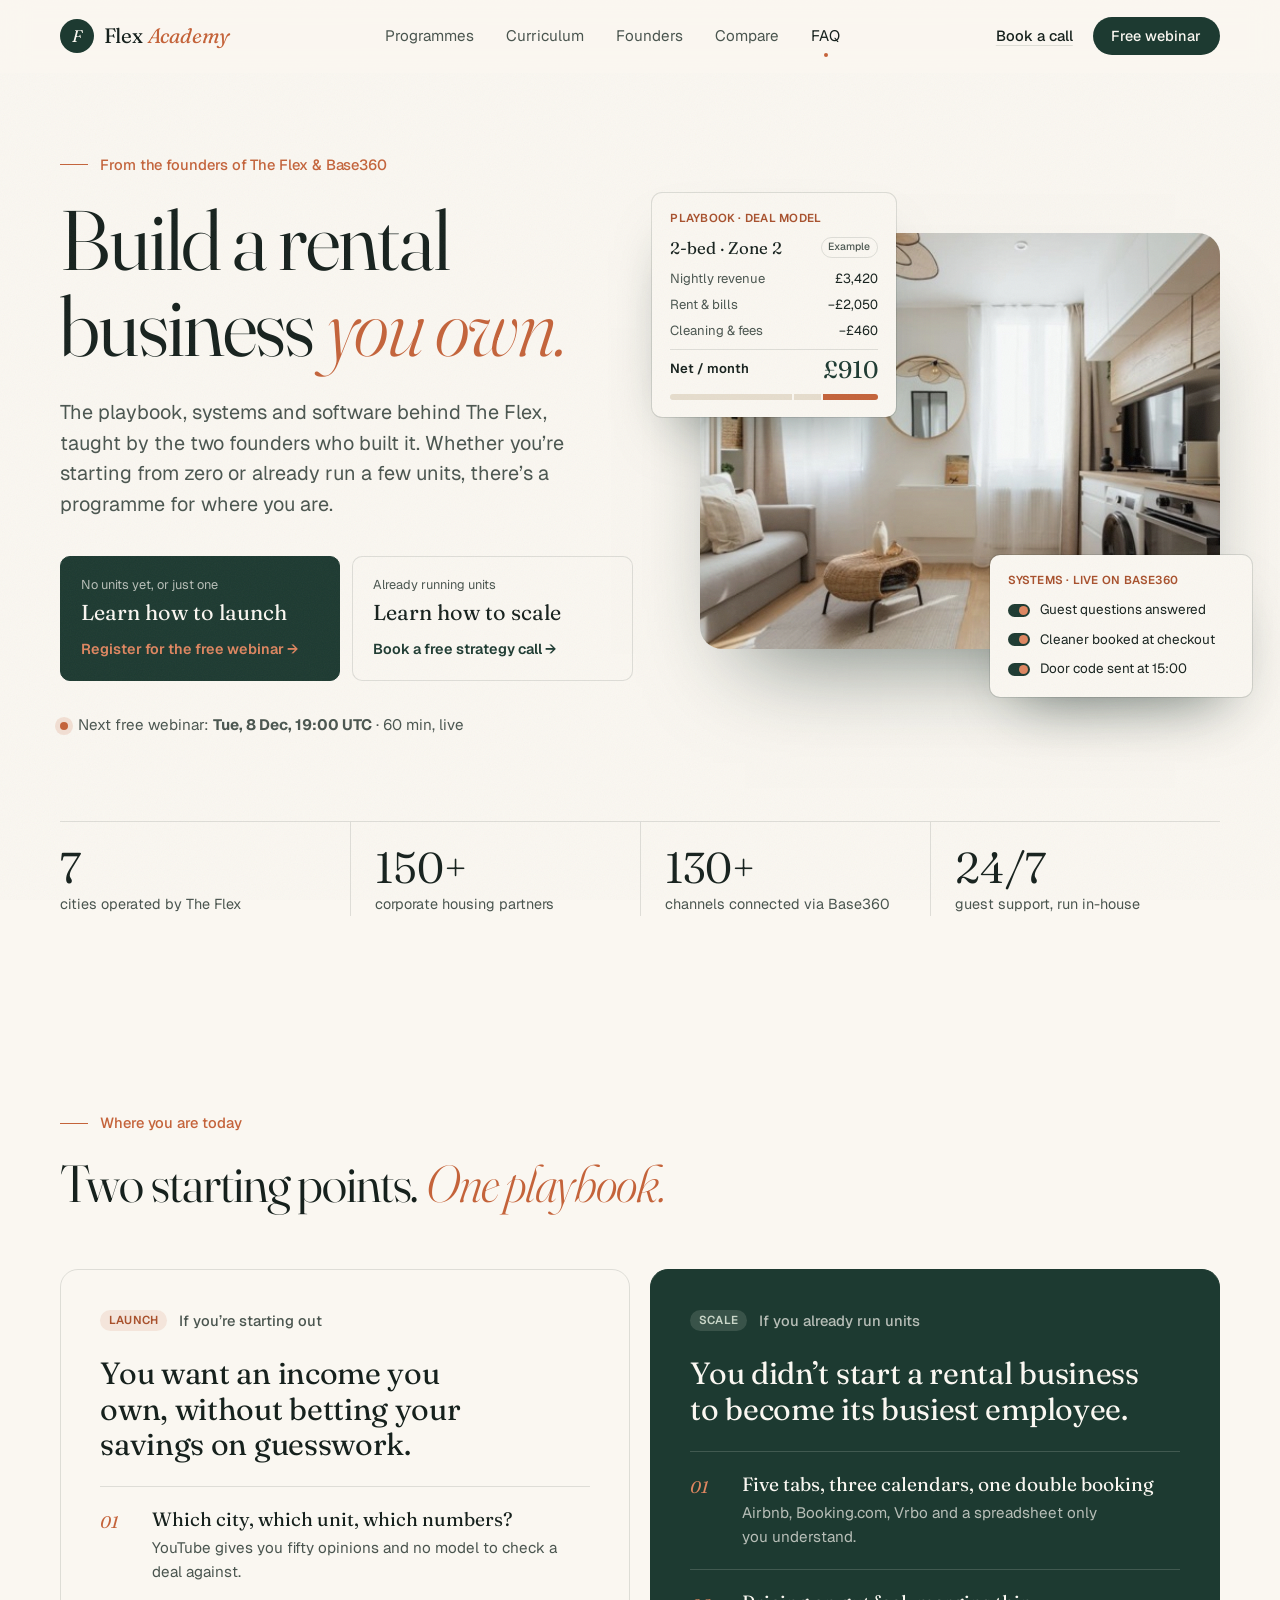
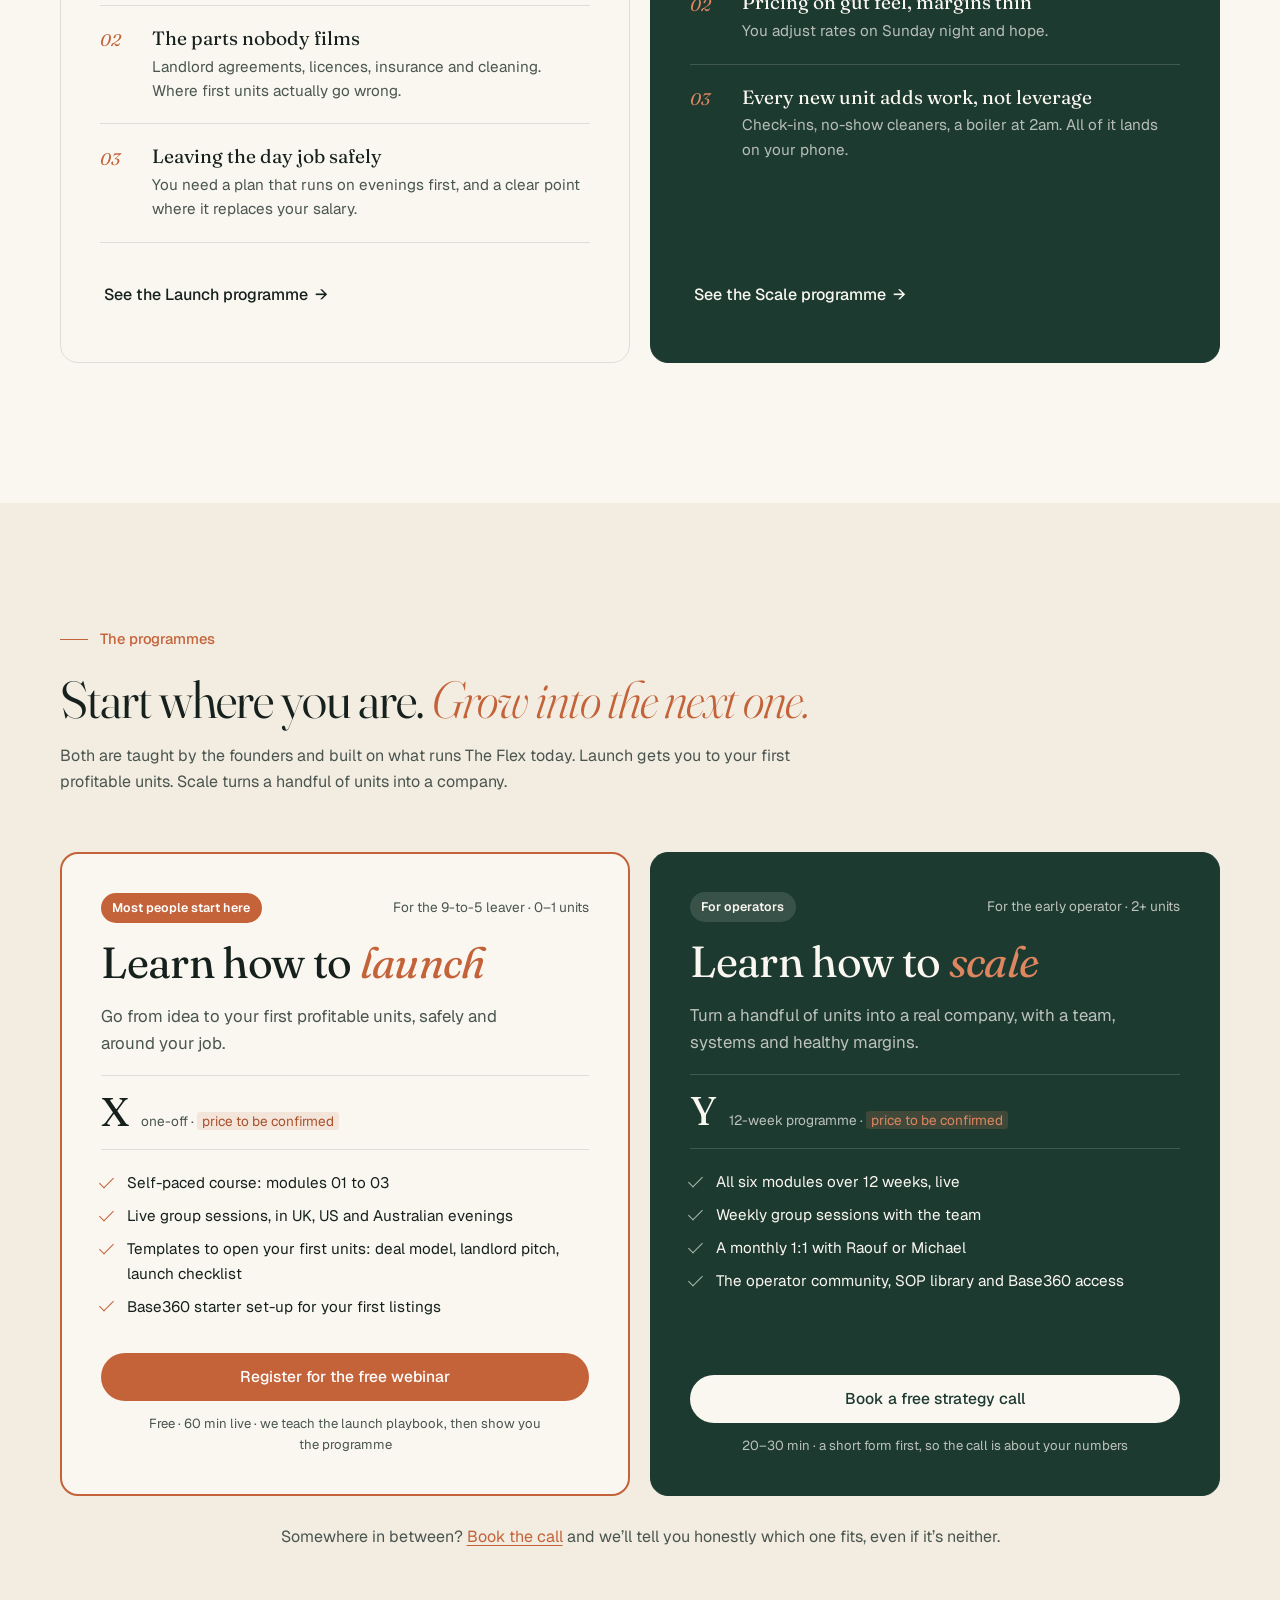
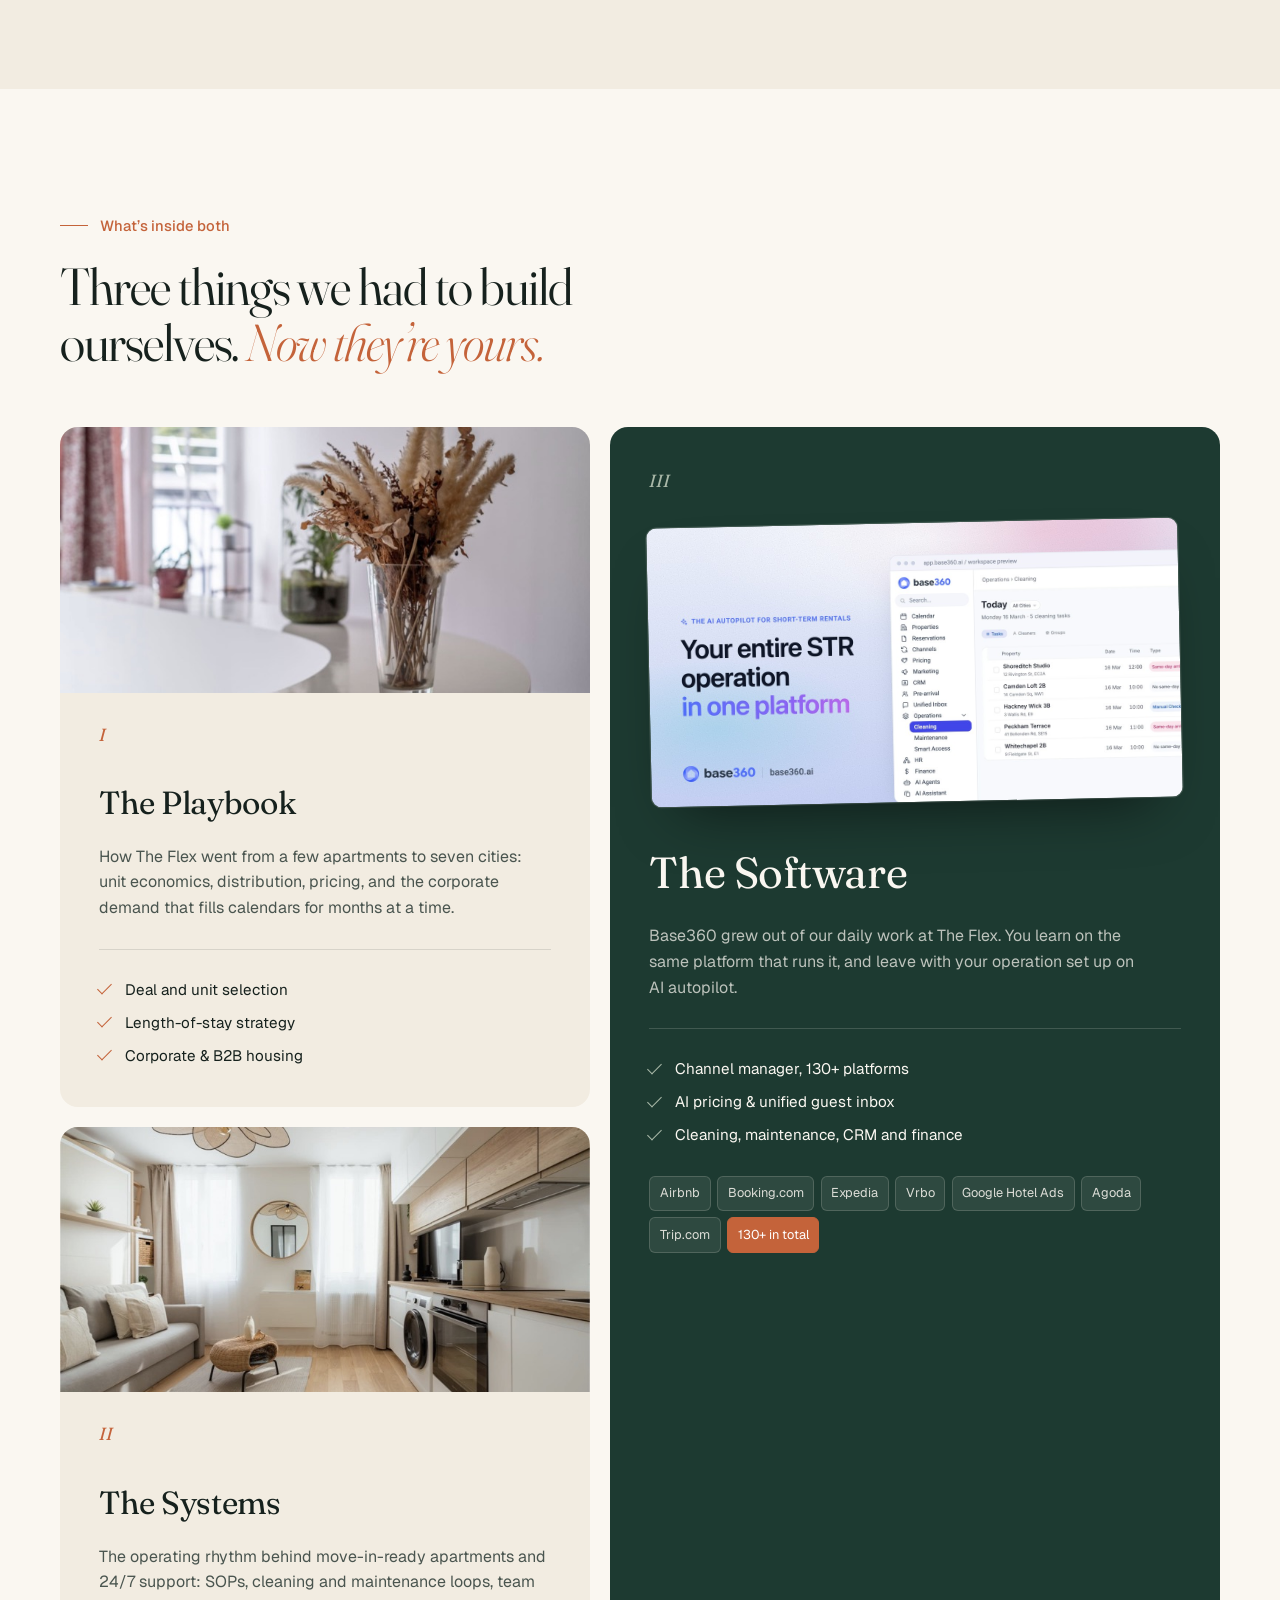
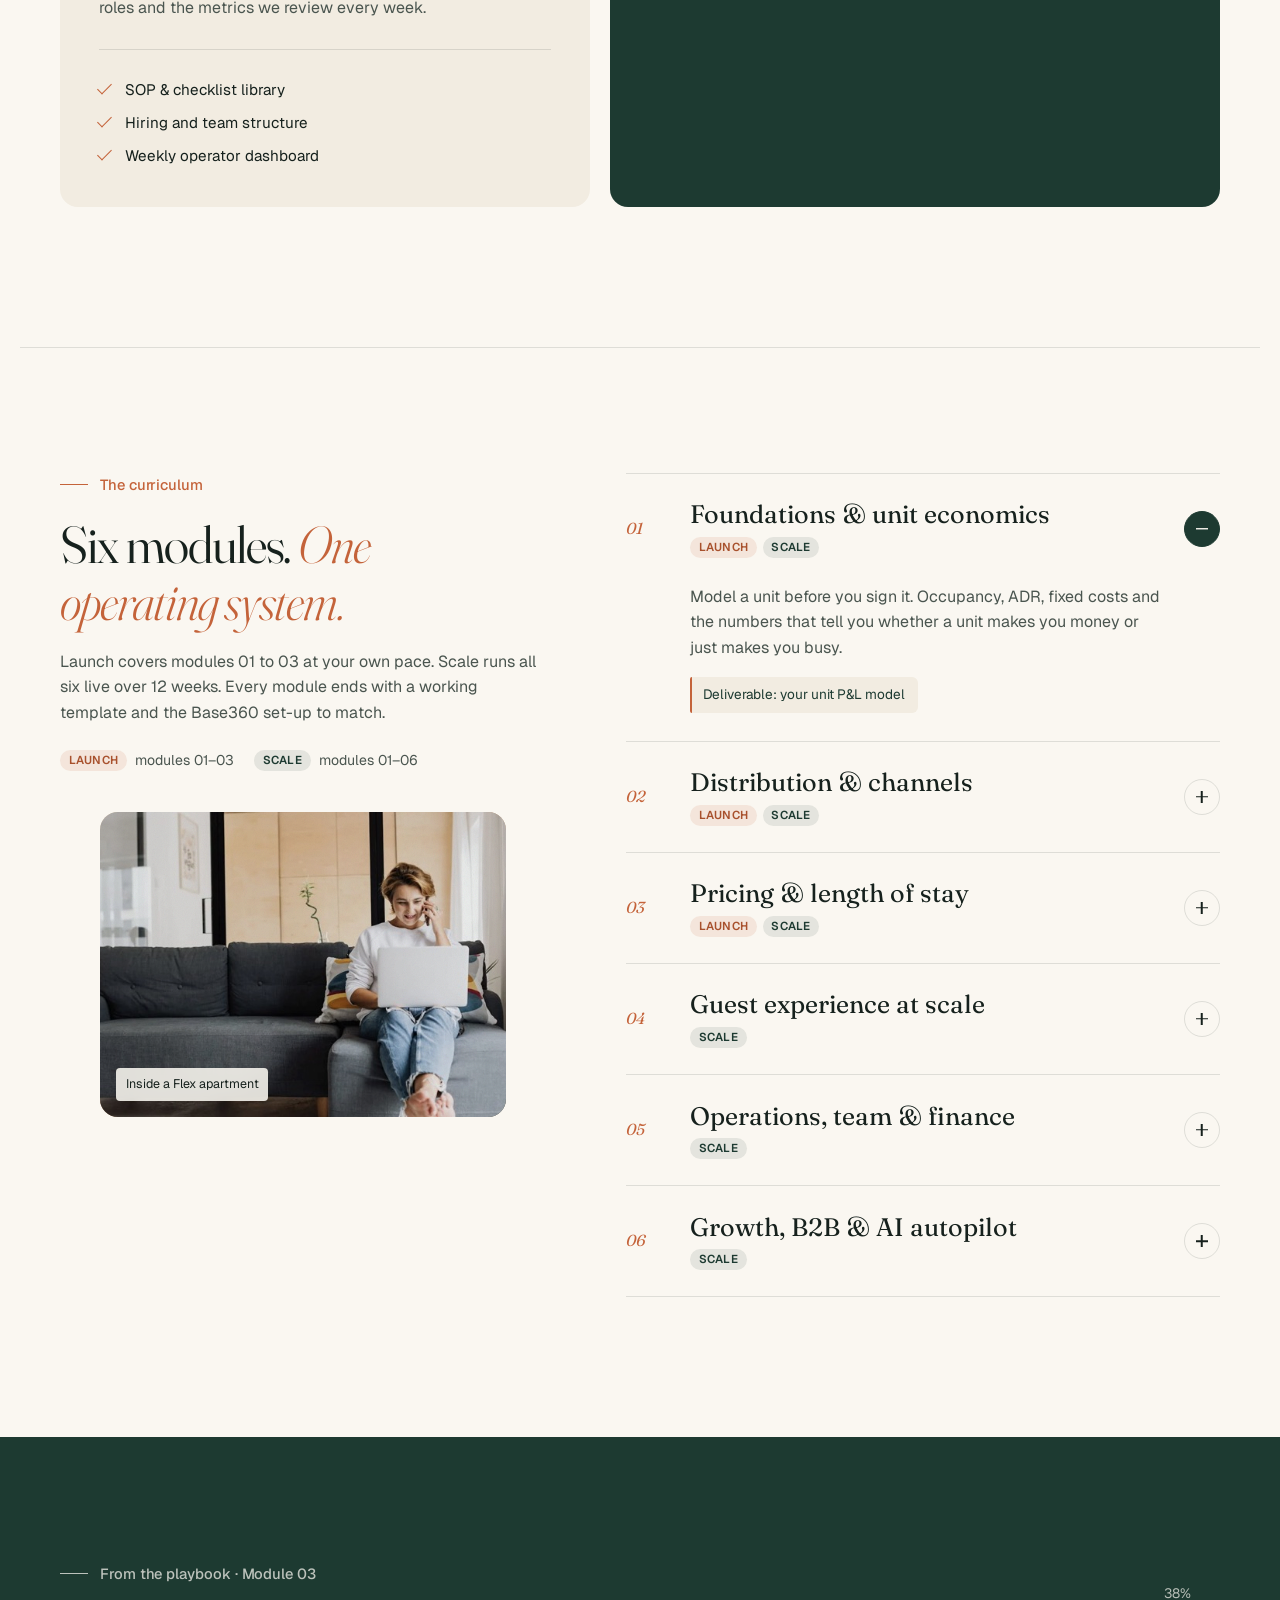
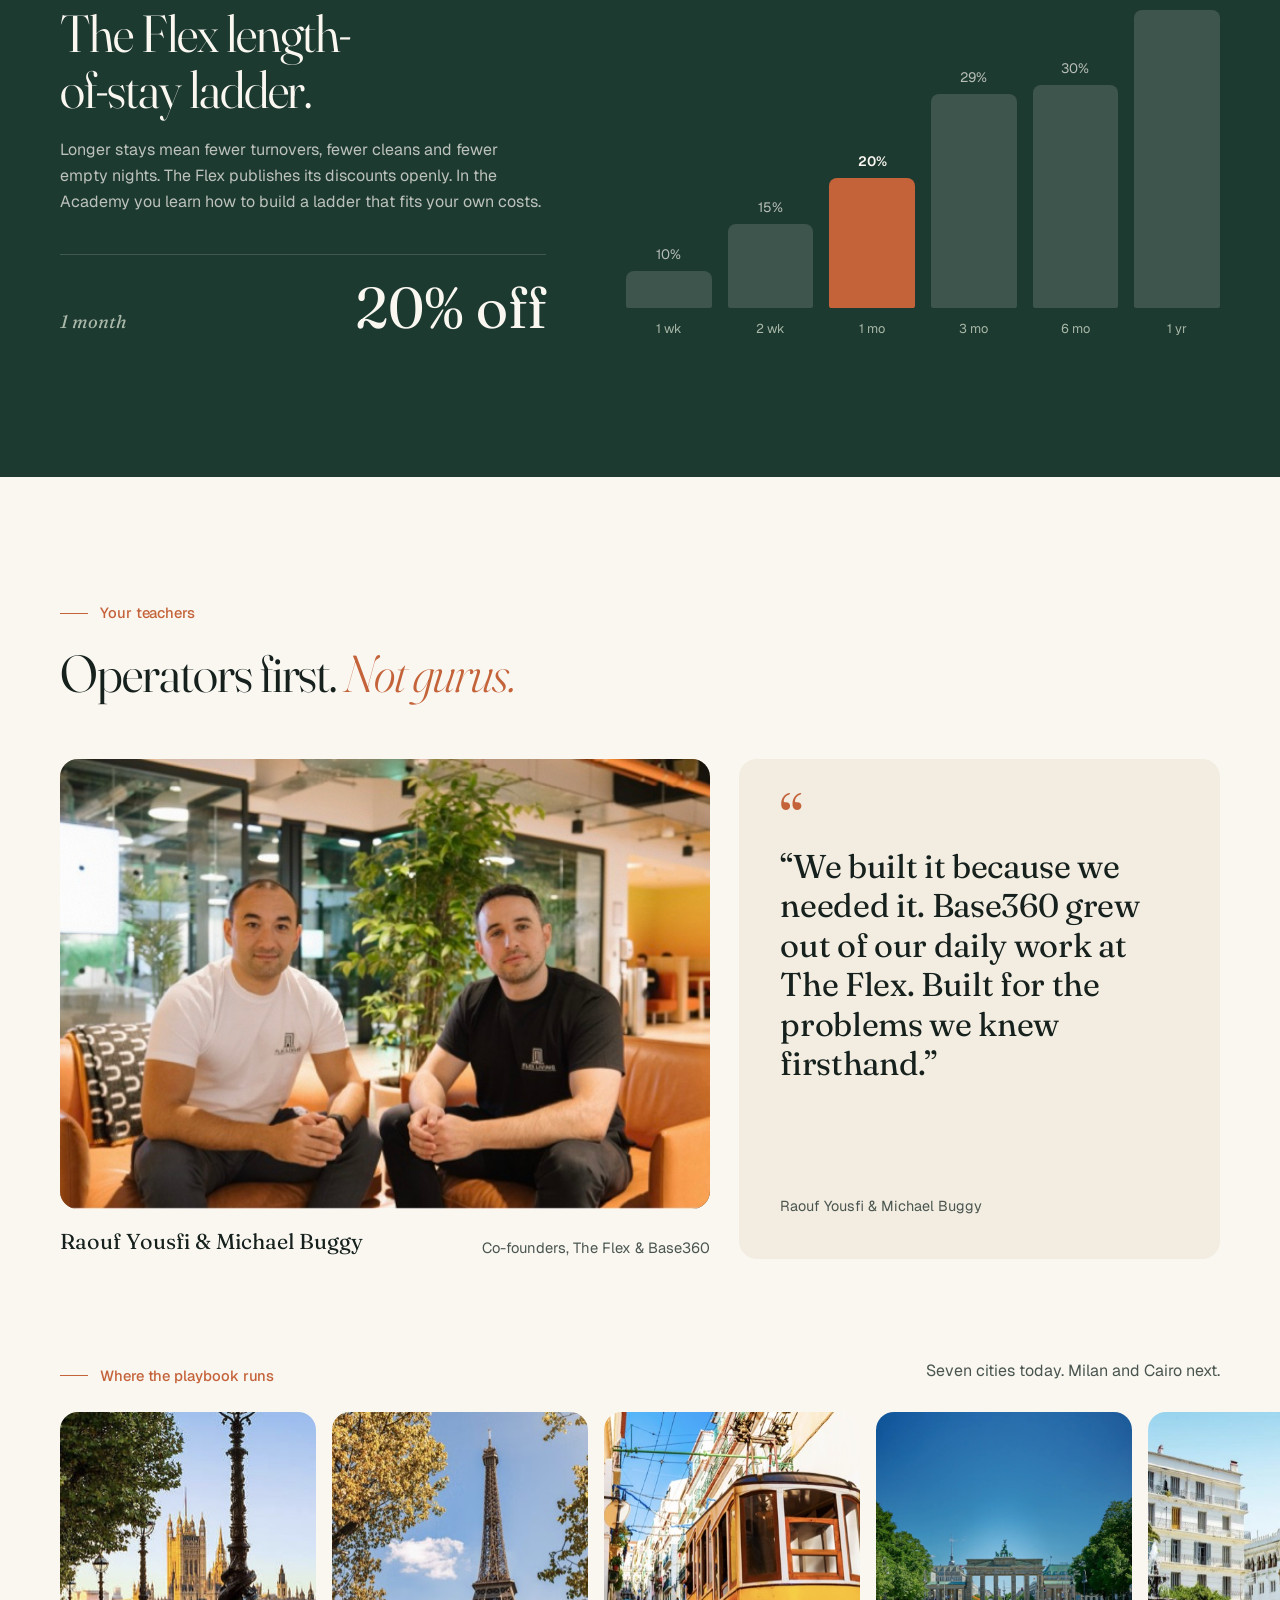
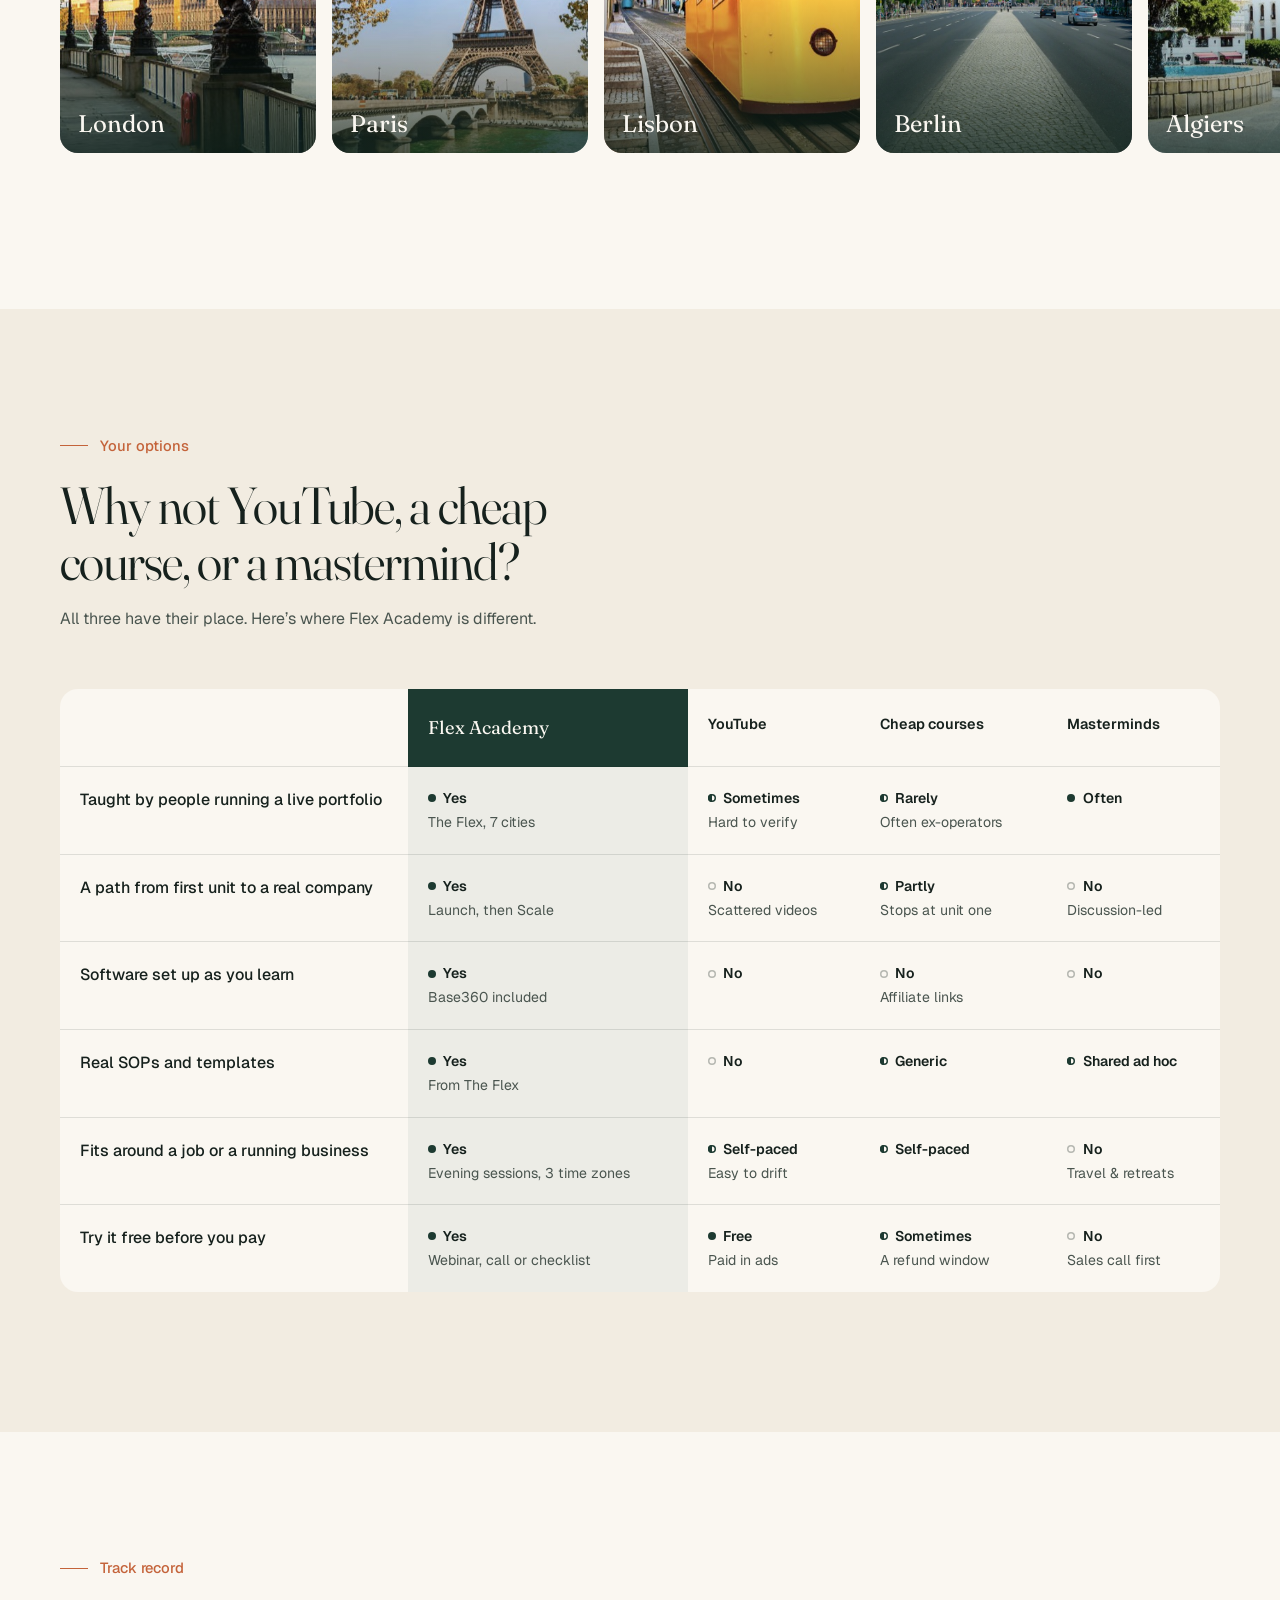
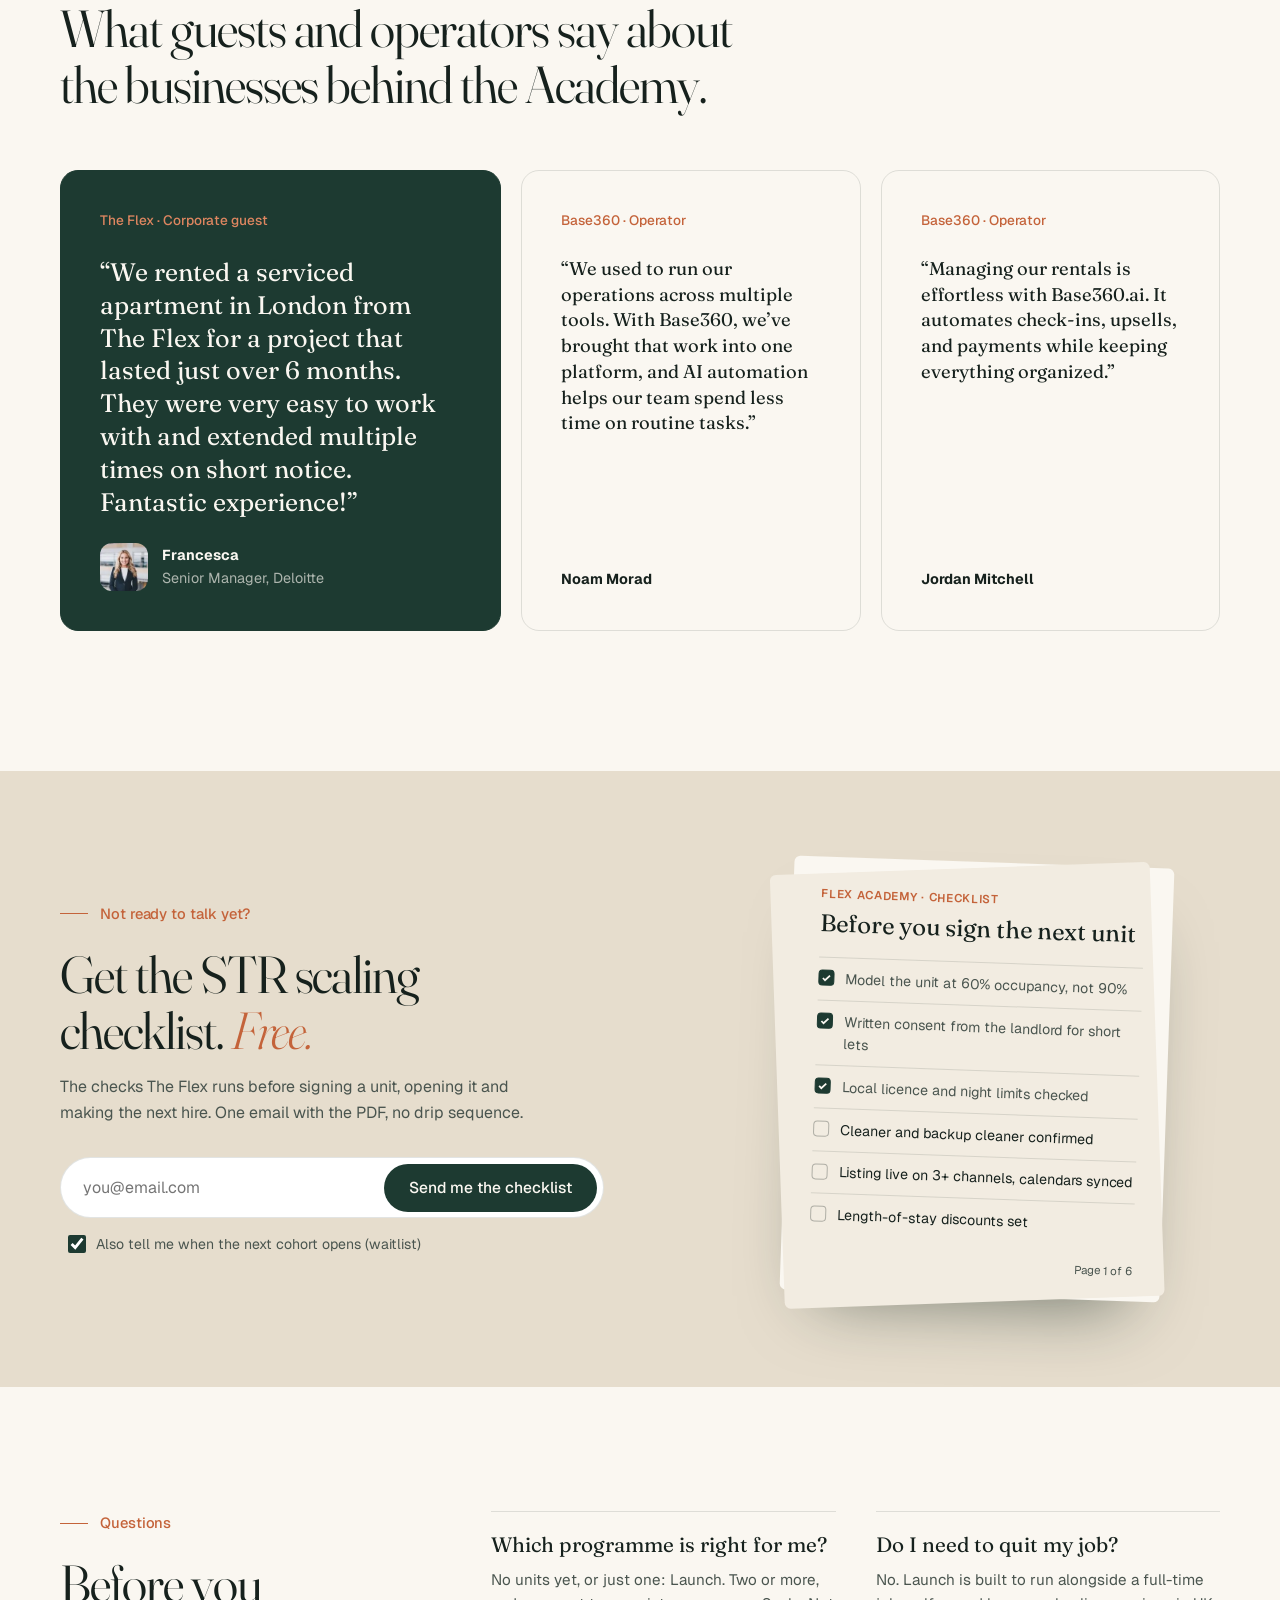
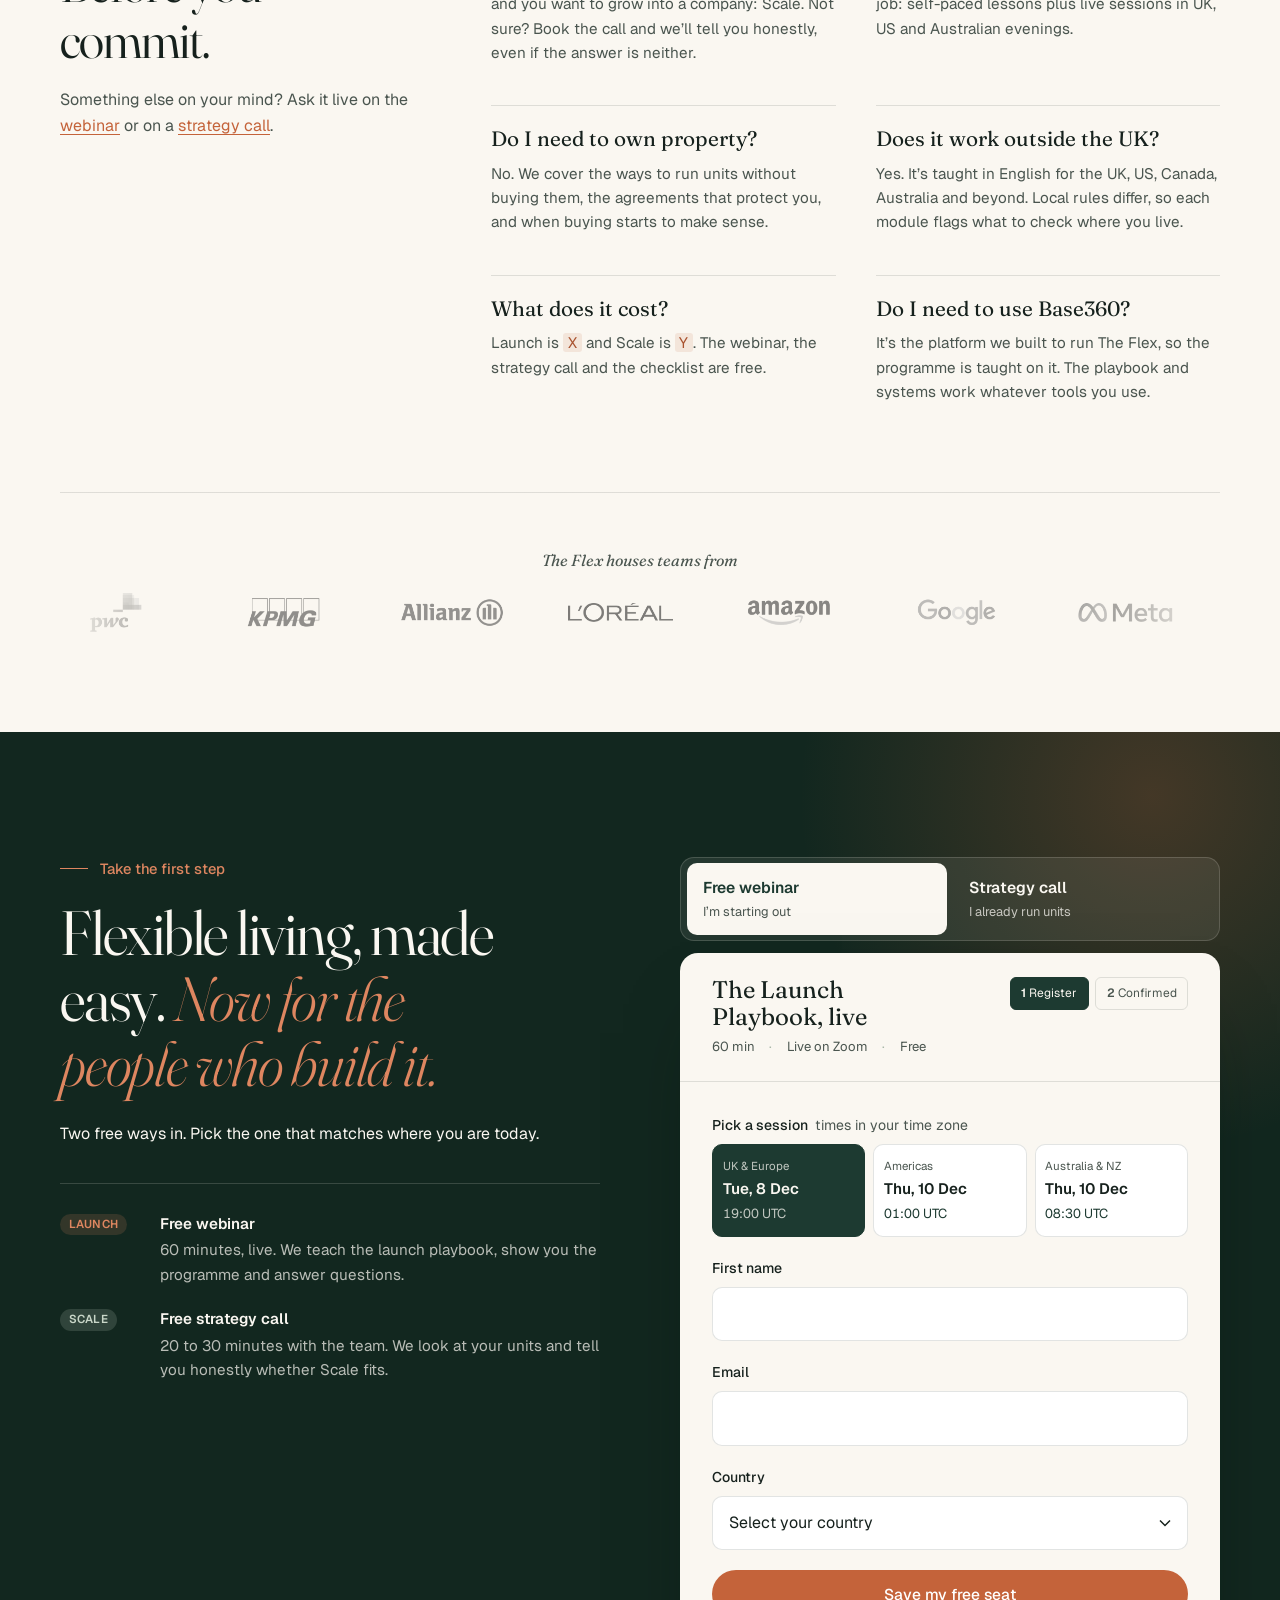
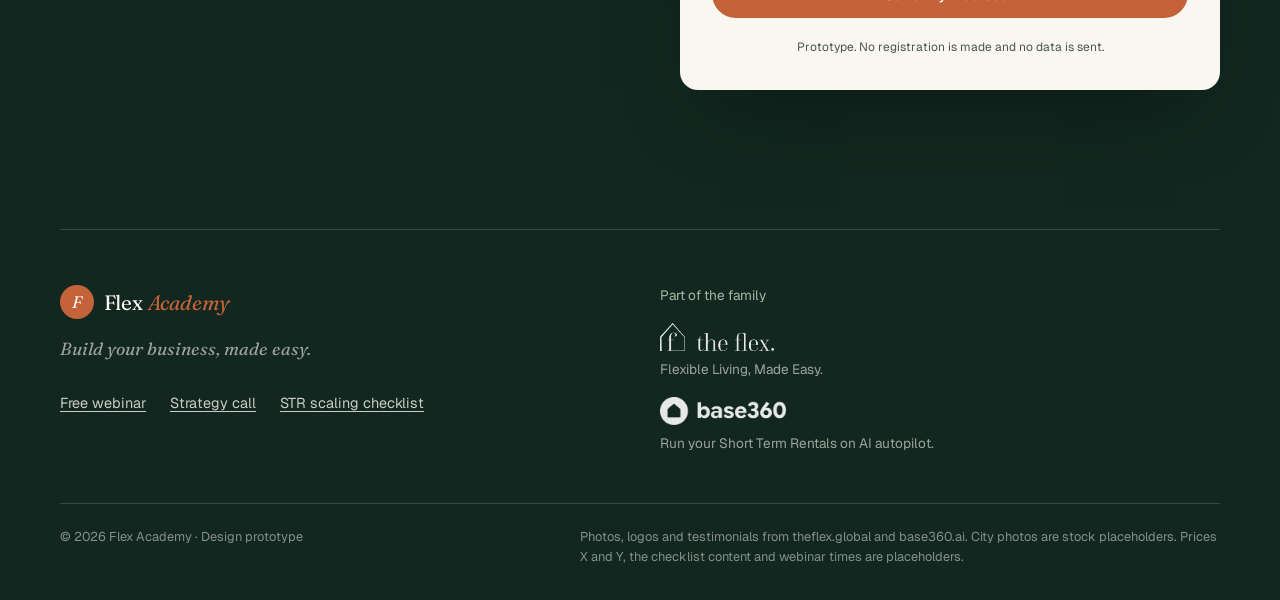
==== index.html @ 825133a3 "Flex Academy landing page Co-Authored-By: Claude Opus 5.5 <noreply@anthropic.com>" ====
<!doctype html>
<html lang="en">
<head>
  <script>document.documentElement.classList.add("js")</script>
  <meta charset="utf-8">
  <meta name="viewport" content="width=device-width, initial-scale=1">
  <title>Flex Academy — Build a rental business you own</title>
  <meta name="description" content="Flex Academy teaches you to launch and scale a short-term rental company with the playbook, systems and software behind The Flex. From founders Raouf Yousfi and Michael Buggy.">
  <meta name="theme-color" content="#1D3A31">
  <meta property="og:type" content="website">
  <meta property="og:title" content="Flex Academy — Build a rental business you own">
  <meta property="og:description" content="Two programmes: learn how to launch your first units, or learn how to scale a handful into a real company. Taught by the founders of The Flex and Base360.">
  <meta name="twitter:card" content="summary_large_image">
  <link rel="icon" href="data:image/svg+xml,%3Csvg xmlns='http://www.w3.org/2000/svg' viewBox='0 0 64 64'%3E%3Ccircle cx='32' cy='32' r='32' fill='%231D3A31'/%3E%3Ctext x='32' y='44' text-anchor='middle' font-family='Georgia,serif' font-style='italic' font-size='36' fill='%23FAF7F1'%3EF%3C/text%3E%3C/svg%3E">
  <link rel="preconnect" href="https://fonts.googleapis.com">
  <link rel="preconnect" href="https://fonts.gstatic.com" crossorigin>
  <link href="https://fonts.googleapis.com/css2?family=Fraunces:ital,opsz,wght@0,9..144,300..600;1,9..144,300..500&family=Geist:wght@400;500;600&display=swap" rel="stylesheet">
  <link rel="stylesheet" href="styles.css">
</head>
<body>
<a class="skip-link" href="#main">Skip to content</a>

<!-- ============ NAV ============ -->
<header class="nav" data-nav>
  <div class="container nav__inner">
    <a href="#main" class="wordmark" aria-label="Flex Academy home">
      <span class="wordmark__mark" aria-hidden="true">F</span>
      <span>Flex <em>Academy</em></span>
    </a>
    <nav class="nav__links" id="nav-links" aria-label="Primary">
      <a href="#programmes">Programmes</a>
      <a href="#curriculum">Curriculum</a>
      <a href="#founders">Founders</a>
      <a href="#compare">Compare</a>
      <a href="#faq">FAQ</a>
      <span class="nav__cta-mobile">
        <a href="#join" class="btn btn--accent" data-open="webinar">Join the free webinar</a>
        <a href="#join" class="btn btn--ghost" data-open="call">Book a strategy call</a>
      </span>
    </nav>
    <div class="nav__cta">
      <a href="#join" class="nav__call" data-open="call">Book a call</a>
      <a href="#join" class="btn btn--primary btn--sm" data-open="webinar">Free webinar</a>
    </div>
    <button class="nav__toggle" aria-expanded="false" aria-controls="nav-links" data-nav-toggle>
      <span class="sr-only">Menu</span><span></span><span></span>
    </button>
  </div>
</header>

<main id="main">

<!-- ============ HERO ============ -->
<section class="hero">
  <div class="container hero__grid">
    <div class="hero__copy">
      <p class="eyebrow reveal">From the founders of The Flex &amp; Base360</p>
      <h1 class="display reveal">Build a rental business <em>you own.</em></h1>
      <p class="lede reveal">
        The playbook, systems and software behind The Flex, taught by the two founders who built it.
        Whether you’re starting from zero or already run a few units, there’s a programme for where you are.
      </p>

      <div class="paths reveal" data-paths>
        <a href="#join" class="path path--lead" data-open="webinar">
          <span class="path__who">No units yet, or just one</span>
          <strong class="path__name">Learn how to launch</strong>
          <span class="path__cta">Register for the free webinar <span aria-hidden="true">→</span></span>
        </a>
        <a href="#join" class="path" data-open="call">
          <span class="path__who">Already running units</span>
          <strong class="path__name">Learn how to scale</strong>
          <span class="path__cta">Book a free strategy call <span aria-hidden="true">→</span></span>
        </a>
      </div>

      <p class="hero__fit reveal"><span class="dot" aria-hidden="true"></span><span>Next free webinar: <strong data-webinar-next>this week</strong> · 60 min, live</span></p>
    </div>

    <figure class="kit reveal">
      <div class="kit__photo">
        <img src="assets/img/photos/move-in-ready.jpg" alt="A bright, fully furnished studio: sofa, rattan lamp, oak floor and fitted kitchen" width="720" height="393" fetchpriority="high">
      </div>

      <div class="kit__card kit__card--deal">
        <p class="kit__pin">Playbook · deal model</p>
        <p class="kit__card-title">2-bed · Zone 2 <span class="kit__example">Example</span></p>
        <dl class="deal">
          <div><dt>Nightly revenue</dt><dd>£3,420</dd></div>
          <div><dt>Rent &amp; bills</dt><dd>−£2,050</dd></div>
          <div><dt>Cleaning &amp; fees</dt><dd>−£460</dd></div>
          <div class="deal__net"><dt>Net / month</dt><dd>£910</dd></div>
        </dl>
        <span class="deal__bar" aria-hidden="true"><b style="--w:60%"></b><b style="--w:13%"></b><b style="--w:27%"></b></span>
      </div>

      <div class="kit__card kit__card--ops">
        <p class="kit__pin">Systems · live on Base360</p>
        <ul class="ops">
          <li><span class="ops__on" aria-hidden="true"></span>Guest questions answered</li>
          <li><span class="ops__on" aria-hidden="true"></span>Cleaner booked at checkout</li>
          <li><span class="ops__on" aria-hidden="true"></span>Door code sent at 15:00</li>
        </ul>
      </div>
    </figure>
  </div>

  <div class="container">
    <ul class="stats reveal" aria-label="The Flex and Base360 in numbers">
      <li><strong>7</strong><span>cities operated by The Flex</span></li>
      <li><strong>150+</strong><span>corporate housing partners</span></li>
      <li><strong>130+</strong><span>channels connected via Base360</span></li>
      <li><strong>24/7</strong><span>guest support, run in-house</span></li>
    </ul>
  </div>
</section>

<!-- ============ TWO STARTING POINTS ============ -->
<section class="section stages-section" id="why">
  <div class="container">
    <div class="section__head">
      <p class="eyebrow">Where you are today</p>
      <h2 class="h2 reveal">Two starting points. <em>One playbook.</em></h2>
    </div>
    <div class="stages">
      <article class="stage reveal">
        <p class="stage__label"><span class="tag tag--clay">Launch</span>If you’re starting out</p>
        <h3 class="stage__title">You want an income you own, without betting your savings on guesswork.</h3>
        <ol class="pains">
          <li class="pain">
            <span class="pain__num">01</span>
            <div>
              <h4>Which city, which unit, which numbers?</h4>
              <p>YouTube gives you fifty opinions and no model to check a deal against.</p>
            </div>
          </li>
          <li class="pain">
            <span class="pain__num">02</span>
            <div>
              <h4>The parts nobody films</h4>
              <p>Landlord agreements, licences, insurance and cleaning. Where first units actually go wrong.</p>
            </div>
          </li>
          <li class="pain">
            <span class="pain__num">03</span>
            <div>
              <h4>Leaving the day job safely</h4>
              <p>You need a plan that runs on evenings first, and a clear point where it replaces your salary.</p>
            </div>
          </li>
        </ol>
        <a href="#programmes" class="text-link">See the Launch programme <span aria-hidden="true">→</span></a>
      </article>

      <article class="stage stage--dark reveal">
        <p class="stage__label"><span class="tag tag--sage">Scale</span>If you already run units</p>
        <h3 class="stage__title">You didn’t start a rental business to become its busiest employee.</h3>
        <ol class="pains">
          <li class="pain">
            <span class="pain__num">01</span>
            <div>
              <h4>Five tabs, three calendars, one double booking</h4>
              <p>Airbnb, Booking.com, Vrbo and a spreadsheet only you understand.</p>
            </div>
          </li>
          <li class="pain">
            <span class="pain__num">02</span>
            <div>
              <h4>Pricing on gut feel, margins thin</h4>
              <p>You adjust rates on Sunday night and hope.</p>
            </div>
          </li>
          <li class="pain">
            <span class="pain__num">03</span>
            <div>
              <h4>Every new unit adds work, not leverage</h4>
              <p>Check-ins, no-show cleaners, a boiler at 2am. All of it lands on your phone.</p>
            </div>
          </li>
        </ol>
        <a href="#programmes" class="text-link text-link--light">See the Scale programme <span aria-hidden="true">→</span></a>
      </article>
    </div>
  </div>
</section>

<!-- ============ PROGRAMMES ============ -->
<section class="section programmes" id="programmes">
  <div class="container">
    <div class="section__head">
      <p class="eyebrow">The programmes</p>
      <h2 class="h2 reveal">Start where you are. <em>Grow into the next one.</em></h2>
      <p class="muted reveal">Both are taught by the founders and built on what runs The Flex today. Launch gets you to your first profitable units. Scale turns a handful of units into a company.</p>
    </div>

    <div class="offers">
      <article class="offer offer--lead reveal">
        <header class="offer__head">
          <span class="offer__badge">Most people start here</span>
          <p class="offer__for">For the 9-to-5 leaver · 0–1 units</p>
        </header>
        <h3 class="offer__name">Learn how to <em>launch</em></h3>
        <p class="offer__desc">Go from idea to your first profitable units, safely and around your job.</p>
        <p class="offer__price"><span class="price">X</span><span class="price__note">one-off · <span class="placeholder">price to be confirmed</span></span></p>
        <ul class="ticks">
          <li>Self-paced course: modules 01 to 03</li>
          <li>Live group sessions, in UK, US and Australian evenings</li>
          <li>Templates to open your first units: deal model, landlord pitch, launch checklist</li>
          <li>Base360 starter set-up for your first listings</li>
        </ul>
        <div class="offer__cta">
          <a href="#join" class="btn btn--accent btn--block" data-open="webinar">Register for the free webinar</a>
          <p class="offer__note">Free · 60 min live · we teach the launch playbook, then show you the programme</p>
        </div>
      </article>

      <article class="offer offer--dark reveal">
        <header class="offer__head">
          <span class="offer__badge offer__badge--light">For operators</span>
          <p class="offer__for">For the early operator · 2+ units</p>
        </header>
        <h3 class="offer__name">Learn how to <em>scale</em></h3>
        <p class="offer__desc">Turn a handful of units into a real company, with a team, systems and healthy margins.</p>
        <p class="offer__price"><span class="price">Y</span><span class="price__note">12-week programme · <span class="placeholder">price to be confirmed</span></span></p>
        <ul class="ticks">
          <li>All six modules over 12 weeks, live</li>
          <li>Weekly group sessions with the team</li>
          <li>A monthly 1:1 with Raouf or Michael</li>
          <li>The operator community, SOP library and Base360 access</li>
        </ul>
        <div class="offer__cta">
          <a href="#join" class="btn btn--paper btn--block" data-open="call">Book a free strategy call</a>
          <p class="offer__note">20–30 min · a short form first, so the call is about your numbers</p>
        </div>
      </article>
    </div>
    <p class="offers__foot reveal">Somewhere in between? <a href="#join" class="link" data-open="call">Book the call</a> and we’ll tell you honestly which one fits, even if it’s neither.</p>
  </div>
</section>

<!-- ============ PILLARS ============ -->
<section class="section pillars">
  <div class="container">
    <div class="section__head">
      <p class="eyebrow">What’s inside both</p>
      <h2 class="h2 reveal">Three things we had to build ourselves. <em>Now they’re yours.</em></h2>
    </div>
    <div class="pillars__grid">
      <article class="pillar reveal">
        <img class="pillar__media" src="assets/img/photos/curated-spaces.jpg" alt="Curated interior detail in a Flex apartment" loading="lazy" width="720" height="393">
        <span class="pillar__index">I</span>
        <h3>The Playbook</h3>
        <p>How The Flex went from a few apartments to seven cities: unit economics, distribution, pricing, and the corporate demand that fills calendars for months at a time.</p>
        <ul class="ticks">
          <li>Deal and unit selection</li>
          <li>Length-of-stay strategy</li>
          <li>Corporate &amp; B2B housing</li>
        </ul>
      </article>
      <article class="pillar reveal">
        <img class="pillar__media" src="assets/img/photos/move-in-ready.jpg" alt="Move-in-ready living room and kitchen in a Flex apartment" loading="lazy" width="720" height="393">
        <span class="pillar__index">II</span>
        <h3>The Systems</h3>
        <p>The operating rhythm behind move-in-ready apartments and 24/7 support: SOPs, cleaning and maintenance loops, team roles and the metrics we review every week.</p>
        <ul class="ticks">
          <li>SOP &amp; checklist library</li>
          <li>Hiring and team structure</li>
          <li>Weekly operator dashboard</li>
        </ul>
      </article>
      <article class="pillar pillar--dark reveal">
        <span class="pillar__index">III</span>
        <figure class="pillar__screen"><img src="assets/img/photos/base360-dashboard.jpg" alt="Base360 dashboard: your entire STR operation in one platform" loading="lazy" width="1200" height="630"></figure>
        <h3>The Software</h3>
        <p>Base360 grew out of our daily work at The Flex. You learn on the same platform that runs it, and leave with your operation set up on AI autopilot.</p>
        <ul class="ticks">
          <li>Channel manager, 130+ platforms</li>
          <li>AI pricing &amp; unified guest inbox</li>
          <li>Cleaning, maintenance, CRM and finance</li>
        </ul>
        <div class="channels" aria-label="Channels Base360 connects to">
          <span>Airbnb</span><span>Booking.com</span><span>Expedia</span><span>Vrbo</span>
          <span>Google Hotel Ads</span><span>Agoda</span><span>Trip.com</span><span class="channels__more">130+ in total</span>
        </div>
      </article>
    </div>
  </div>
</section>

<!-- ============ CURRICULUM ============ -->
<section class="section curriculum" id="curriculum">
  <div class="container curriculum__grid">
    <div class="curriculum__aside">
      <p class="eyebrow">The curriculum</p>
      <h2 class="h2 reveal">Six modules. <em>One operating system.</em></h2>
      <p class="muted reveal">Launch covers modules 01 to 03 at your own pace. Scale runs all six live over 12 weeks. Every module ends with a working template and the Base360 set-up to match.</p>
      <ul class="legend reveal" aria-label="Legend">
        <li><span class="tag tag--clay">Launch</span>modules 01–03</li>
        <li><span class="tag tag--forest">Scale</span>modules 01–06</li>
      </ul>
      <figure class="photo photo--portrait reveal">
        <img src="assets/img/photos/support.jpg" alt="A guest working from the sofa of a Flex apartment" loading="lazy" width="720" height="393">
        <figcaption class="photo__tag">Inside a Flex apartment</figcaption>
      </figure>
    </div>

    <div class="modules" data-accordion>
      <details class="module" open>
        <summary>
          <span class="module__num">01</span>
          <span class="module__title">Foundations &amp; unit economics<span class="module__plans"><span class="tag tag--clay">Launch</span><span class="tag tag--forest">Scale</span></span></span>
          <span class="module__icon" aria-hidden="true"></span>
        </summary>
        <div class="module__body">
          <p>Model a unit before you sign it. Occupancy, ADR, fixed costs and the numbers that tell you whether a unit makes you money or just makes you busy.</p>
          <p class="module__tool">Deliverable: your unit P&amp;L model</p>
        </div>
      </details>
      <details class="module">
        <summary>
          <span class="module__num">02</span>
          <span class="module__title">Distribution &amp; channels<span class="module__plans"><span class="tag tag--clay">Launch</span><span class="tag tag--forest">Scale</span></span></span>
          <span class="module__icon" aria-hidden="true"></span>
        </summary>
        <div class="module__body">
          <p>Airbnb, Booking.com, Expedia, Vrbo, Google Hotel Ads, Agoda, Trip.com and your own direct site. Which to prioritise, and how to keep calendars in sync without thinking about it.</p>
          <p class="module__tool">In Base360: channel manager, direct booking website</p>
        </div>
      </details>
      <details class="module">
        <summary>
          <span class="module__num">03</span>
          <span class="module__title">Pricing &amp; length of stay<span class="module__plans"><span class="tag tag--clay">Launch</span><span class="tag tag--forest">Scale</span></span></span>
          <span class="module__icon" aria-hidden="true"></span>
        </summary>
        <div class="module__body">
          <p>Dynamic nightly pricing, plus the length-of-stay ladder The Flex uses to trade a little rate for a lot of occupancy. See the ladder below.</p>
          <p class="module__tool">In Base360: AI pricing</p>
        </div>
      </details>
      <details class="module">
        <summary>
          <span class="module__num">04</span>
          <span class="module__title">Guest experience at scale<span class="module__plans"><span class="tag tag--forest">Scale</span></span></span>
          <span class="module__icon" aria-hidden="true"></span>
        </summary>
        <div class="module__body">
          <p>Move-in-ready standards, check-in flows, upsells and a single inbox for every channel. How to offer 24/7 support without being on call yourself.</p>
          <p class="module__tool">In Base360: unified inbox, AI assistant &amp; knowledge base</p>
        </div>
      </details>
      <details class="module">
        <summary>
          <span class="module__num">05</span>
          <span class="module__title">Operations, team &amp; finance<span class="module__plans"><span class="tag tag--forest">Scale</span></span></span>
          <span class="module__icon" aria-hidden="true"></span>
        </summary>
        <div class="module__body">
          <p>Cleaning and maintenance loops, who to hire first, and the finance routine that keeps margins visible every month instead of every year.</p>
          <p class="module__tool">In Base360: cleaning &amp; maintenance, HR, finance</p>
        </div>
      </details>
      <details class="module">
        <summary>
          <span class="module__num">06</span>
          <span class="module__title">Growth, B2B &amp; AI autopilot<span class="module__plans"><span class="tag tag--forest">Scale</span></span></span>
          <span class="module__icon" aria-hidden="true"></span>
        </summary>
        <div class="module__body">
          <p>How The Flex built a corporate housing book with 150+ business partners, plus the marketing automation, CRM and AI agents that let a small team run a large portfolio.</p>
          <p class="module__tool">In Base360: marketing &amp; CRM, AI agents</p>
        </div>
      </details>
    </div>
  </div>
</section>

<!-- ============ LOS LADDER (case study) ============ -->
<section class="section ladder">
  <div class="container ladder__grid">
    <div class="ladder__copy">
      <p class="eyebrow eyebrow--light">From the playbook · Module 03</p>
      <h2 class="h2 reveal">The Flex length-of-stay ladder.</h2>
      <p class="reveal">Longer stays mean fewer turnovers, fewer cleans and fewer empty nights. The Flex publishes its discounts openly. In the Academy you learn how to build a ladder that fits your own costs.</p>
      <div class="ladder__readout" aria-live="polite">
        <span class="ladder__readout-label" data-ladder-label>1 month</span>
        <span class="ladder__readout-value"><span data-ladder-value>20</span>% off</span>
      </div>
    </div>
    <div class="ladder__chart" role="group" aria-label="Length-of-stay discounts at The Flex">
      <button class="bar" data-label="1 week" data-value="10"><span class="bar__fill"></span><span class="bar__val">10%</span><span class="bar__lbl">1 wk</span></button>
      <button class="bar" data-label="2 weeks" data-value="15"><span class="bar__fill"></span><span class="bar__val">15%</span><span class="bar__lbl">2 wk</span></button>
      <button class="bar is-active" data-label="1 month" data-value="20"><span class="bar__fill"></span><span class="bar__val">20%</span><span class="bar__lbl">1 mo</span></button>
      <button class="bar" data-label="3 months" data-value="29"><span class="bar__fill"></span><span class="bar__val">29%</span><span class="bar__lbl">3 mo</span></button>
      <button class="bar" data-label="6 months" data-value="30"><span class="bar__fill"></span><span class="bar__val">30%</span><span class="bar__lbl">6 mo</span></button>
      <button class="bar" data-label="1 year" data-value="38"><span class="bar__fill"></span><span class="bar__val">38%</span><span class="bar__lbl">1 yr</span></button>
    </div>
  </div>
</section>

<!-- ============ FOUNDERS ============ -->
<section class="section founders" id="founders">
  <div class="container">
    <div class="section__head">
      <p class="eyebrow">Your teachers</p>
      <h2 class="h2 reveal">Operators first. <em>Not gurus.</em></h2>
    </div>
    <div class="founders__grid">
      <figure class="founders__photo reveal">
        <div class="photo"><img src="assets/img/photos/founders.jpg" alt="Raouf Yousfi and Michael Buggy, co-founders of The Flex and Base360" loading="lazy" width="579" height="401"></div>
        <figcaption>
          <p><strong>Raouf Yousfi &amp; Michael Buggy</strong></p>
          <p>Co-founders, The Flex &amp; Base360</p>
        </figcaption>
      </figure>
      <blockquote class="founders__quote reveal">
        <p>“We built it because we needed it. Base360 grew out of our daily work at The Flex. Built for the problems we knew firsthand.”</p>
        <footer>Raouf Yousfi &amp; Michael Buggy</footer>
      </blockquote>
    </div>
  </div>

  <div class="cities-strip">
    <div class="container cities-strip__head">
      <p class="eyebrow">Where the playbook runs</p>
      <p class="muted">Seven cities today. Milan and Cairo next.</p>
    </div>
    <ul class="cities" aria-label="The Flex cities">
        <li class="city"><img src="assets/img/photos/city-london.jpg" alt="" loading="lazy"><span>London</span></li>
        <li class="city"><img src="assets/img/photos/city-paris.jpg" alt="" loading="lazy"><span>Paris</span></li>
        <li class="city"><img src="assets/img/photos/city-lisbon.jpg" alt="" loading="lazy"><span>Lisbon</span></li>
        <li class="city"><img src="assets/img/photos/city-berlin.jpg" alt="" loading="lazy"><span>Berlin</span></li>
        <li class="city"><img src="assets/img/photos/city-algiers.jpg" alt="" loading="lazy"><span>Algiers</span></li>
        <li class="city"><img src="assets/img/photos/city-oran.jpg" alt="" loading="lazy"><span>Oran</span></li>
        <li class="city"><img src="assets/img/photos/city-constantine.jpg" alt="" loading="lazy"><span>Constantine</span></li>
        <li class="city city--soon"><img src="assets/img/photos/city-milan.jpg" alt="" loading="lazy"><span>Milan <small>Coming soon</small></span></li>
        <li class="city city--soon"><img src="assets/img/photos/city-cairo.jpg" alt="" loading="lazy"><span>Cairo <small>Coming soon</small></span></li>
    </ul>
  </div>
</section>

<!-- ============ COMPARE ============ -->
<section class="section compare" id="compare">
  <div class="container">
    <div class="section__head">
      <p class="eyebrow">Your options</p>
      <h2 class="h2 reveal">Why not YouTube, a cheap course, or a mastermind?</h2>
      <p class="muted reveal">All three have their place. Here’s where Flex Academy is different.</p>
    </div>

    <div class="compare__tabs" role="tablist" aria-label="Compare options" data-compare-tabs>
      <button role="tab" aria-selected="true" data-col="1">Flex Academy</button>
      <button role="tab" aria-selected="false" data-col="2">YouTube</button>
      <button role="tab" aria-selected="false" data-col="3">Cheap courses</button>
      <button role="tab" aria-selected="false" data-col="4">Masterminds</button>
    </div>

    <div class="table-wrap reveal">
      <table class="compare__table" data-compare data-active="1">
        <thead>
          <tr>
            <th scope="col"><span class="sr-only">Criteria</span></th>
            <th scope="col" class="is-us">Flex Academy</th>
            <th scope="col">YouTube</th>
            <th scope="col">Cheap courses</th>
            <th scope="col">Masterminds</th>
          </tr>
        </thead>
        <tbody>
          <tr>
            <th scope="row">Taught by people running a live portfolio</th>
            <td class="is-us"><span class="yes">Yes</span>The Flex, 7 cities</td>
            <td><span class="maybe">Sometimes</span>Hard to verify</td>
            <td><span class="maybe">Rarely</span>Often ex-operators</td>
            <td><span class="yes">Often</span></td>
          </tr>
          <tr>
            <th scope="row">A path from first unit to a real company</th>
            <td class="is-us"><span class="yes">Yes</span>Launch, then Scale</td>
            <td><span class="no">No</span>Scattered videos</td>
            <td><span class="maybe">Partly</span>Stops at unit one</td>
            <td><span class="no">No</span>Discussion-led</td>
          </tr>
          <tr>
            <th scope="row">Software set up as you learn</th>
            <td class="is-us"><span class="yes">Yes</span>Base360 included</td>
            <td><span class="no">No</span></td>
            <td><span class="no">No</span>Affiliate links</td>
            <td><span class="no">No</span></td>
          </tr>
          <tr>
            <th scope="row">Real SOPs and templates</th>
            <td class="is-us"><span class="yes">Yes</span>From The Flex</td>
            <td><span class="no">No</span></td>
            <td><span class="maybe">Generic</span></td>
            <td><span class="maybe">Shared ad hoc</span></td>
          </tr>
          <tr>
            <th scope="row">Fits around a job or a running business</th>
            <td class="is-us"><span class="yes">Yes</span>Evening sessions, 3 time zones</td>
            <td><span class="maybe">Self-paced</span>Easy to drift</td>
            <td><span class="maybe">Self-paced</span></td>
            <td><span class="no">No</span>Travel &amp; retreats</td>
          </tr>
          <tr>
            <th scope="row">Try it free before you pay</th>
            <td class="is-us"><span class="yes">Yes</span>Webinar, call or checklist</td>
            <td><span class="yes">Free</span>Paid in ads</td>
            <td><span class="maybe">Sometimes</span>A refund window</td>
            <td><span class="no">No</span>Sales call first</td>
          </tr>
        </tbody>
      </table>
    </div>
  </div>
</section>

<!-- ============ TESTIMONIALS ============ -->
<section class="section voices">
  <div class="container">
    <div class="section__head">
      <p class="eyebrow">Track record</p>
      <h2 class="h2 reveal">What guests and operators say about the businesses behind the Academy.</h2>
    </div>
    <div class="voices__grid">
      <figure class="voice voice--feature reveal">
        <span class="voice__source">The Flex · Corporate guest</span>
        <blockquote>“We rented a serviced apartment in London from The Flex for a project that lasted just over 6 months. They were very easy to work with and extended multiple times on short notice. Fantastic experience!”</blockquote>
        <figcaption class="voice__person"><img src="assets/img/photos/francesca.jpg" alt="" width="120" height="120" loading="lazy"><span><strong>Francesca</strong><span>Senior Manager, Deloitte</span></span></figcaption>
      </figure>
      <figure class="voice reveal">
        <span class="voice__source">Base360 · Operator</span>
        <blockquote>“We used to run our operations across multiple tools. With Base360, we’ve brought that work into one platform, and AI automation helps our team spend less time on routine tasks.”</blockquote>
        <figcaption><strong>Noam Morad</strong></figcaption>
      </figure>
      <figure class="voice reveal">
        <span class="voice__source">Base360 · Operator</span>
        <blockquote>“Managing our rentals is effortless with Base360.ai. It automates check-ins, upsells, and payments while keeping everything organized.”</blockquote>
        <figcaption><strong>Jordan Mitchell</strong></figcaption>
      </figure>
    </div>
  </div>
</section>

<!-- ============ LEAD MAGNET (secondary conversion) ============ -->
<section class="lead" id="checklist" aria-labelledby="lead-title">
  <div class="container lead__grid">
    <div class="lead__copy">
      <p class="eyebrow">Not ready to talk yet?</p>
      <h2 class="h2" id="lead-title">Get the STR scaling checklist. <em>Free.</em></h2>
      <p class="muted">The checks The Flex runs before signing a unit, opening it and making the next hire. One email with the PDF, no drip sequence.</p>

      <form class="lead__form" data-lead novalidate>
        <div class="lead__field">
          <label for="l-email" class="sr-only">Email</label>
          <input id="l-email" name="email" type="email" autocomplete="email" placeholder="you@email.com" required>
          <button type="submit" class="btn btn--primary">Send me the checklist</button>
        </div>
        <label class="check"><input type="checkbox" name="waitlist" checked><span>Also tell me when the next cohort opens (waitlist)</span></label>
        <p class="form__error" data-lead-error>Please enter a valid email.</p>
      </form>
      <div class="lead__done" data-lead-done hidden>
        <span class="form__success-mark" aria-hidden="true">✓</span>
        <p><strong>It’s on its way.</strong> Check <span data-lead-email></span> in the next few minutes.</p>
      </div>
    </div>

    <div class="checklist-card" aria-hidden="true">
      <p class="checklist-card__kicker">Flex Academy · Checklist</p>
      <p class="checklist-card__title">Before you sign the next unit</p>
      <ul>
        <li class="is-done">Model the unit at 60% occupancy, not 90%</li>
        <li class="is-done">Written consent from the landlord for short lets</li>
        <li class="is-done">Local licence and night limits checked</li>
        <li>Cleaner and backup cleaner confirmed</li>
        <li>Listing live on 3+ channels, calendars synced</li>
        <li>Length-of-stay discounts set</li>
      </ul>
      <p class="checklist-card__foot">Page 1 of 6</p>
    </div>
  </div>
</section>

<!-- ============ FAQ ============ -->
<section class="section faq" id="faq">
  <div class="container faq__grid">
    <div>
      <p class="eyebrow">Questions</p>
      <h2 class="h2 reveal">Before you commit.</h2>
      <p class="muted">Something else on your mind? Ask it live on the <a href="#join" class="link" data-open="webinar">webinar</a> or on a <a href="#join" class="link" data-open="call">strategy call</a>.</p>
    </div>
    <dl class="faqs">
      <div class="faq__item reveal">
        <dt>Which programme is right for me?</dt>
        <dd>No units yet, or just one: Launch. Two or more, and you want to grow into a company: Scale. Not sure? Book the call and we’ll tell you honestly, even if the answer is neither.</dd>
      </div>
      <div class="faq__item reveal">
        <dt>Do I need to quit my job?</dt>
        <dd>No. Launch is built to run alongside a full-time job: self-paced lessons plus live sessions in UK, US and Australian evenings.</dd>
      </div>
      <div class="faq__item reveal">
        <dt>Do I need to own property?</dt>
        <dd>No. We cover the ways to run units without buying them, the agreements that protect you, and when buying starts to make sense.</dd>
      </div>
      <div class="faq__item reveal">
        <dt>Does it work outside the UK?</dt>
        <dd>Yes. It’s taught in English for the UK, US, Canada, Australia and beyond. Local rules differ, so each module flags what to check where you live.</dd>
      </div>
      <div class="faq__item reveal">
        <dt>What does it cost?</dt>
        <dd>Launch is <span class="placeholder">X</span> and Scale is <span class="placeholder">Y</span>. The webinar, the strategy call and the checklist are free.</dd>
      </div>
      <div class="faq__item reveal">
        <dt>Do I need to use Base360?</dt>
        <dd>It’s the platform we built to run The Flex, so the programme is taught on it. The playbook and systems work whatever tools you use.</dd>
      </div>
    </dl>
  </div>
</section>

<!-- ============ LOGO STRIP ============ -->
<section class="logos" aria-label="Companies that house their teams with The Flex">
  <div class="container">
    <p class="logos__label">The Flex houses teams from</p>
    <div class="marquee">
      <ul class="marquee__track">
        <li><img src="assets/img/logos/pwc.webp" alt="PwC" loading="lazy"></li><li><img src="assets/img/logos/kpmg.webp" alt="KPMG" loading="lazy"></li><li><img src="assets/img/logos/allianz.webp" alt="Allianz" loading="lazy"></li><li><img src="assets/img/logos/loreal.webp" alt="L’Oréal" loading="lazy"></li><li><img src="assets/img/logos/amazon.webp" alt="Amazon" loading="lazy"></li><li><img src="assets/img/logos/google.webp" alt="Google" loading="lazy"></li><li><img src="assets/img/logos/meta.webp" alt="Meta" loading="lazy"></li><li><img src="assets/img/logos/apple.webp" alt="Apple" loading="lazy"></li><li><img src="assets/img/logos/bt.webp" alt="BT" loading="lazy"></li><li><img src="assets/img/logos/orange.webp" alt="Orange" loading="lazy"></li><li><img src="assets/img/logos/sky.webp" alt="Sky" loading="lazy"></li><li><img src="assets/img/logos/monday.webp" alt="Monday.com" loading="lazy"></li>
      </ul>
      <ul class="marquee__track" aria-hidden="true">
        <li><img src="assets/img/logos/pwc.webp" alt="" loading="lazy"></li><li><img src="assets/img/logos/kpmg.webp" alt="" loading="lazy"></li><li><img src="assets/img/logos/allianz.webp" alt="" loading="lazy"></li><li><img src="assets/img/logos/loreal.webp" alt="" loading="lazy"></li><li><img src="assets/img/logos/amazon.webp" alt="" loading="lazy"></li><li><img src="assets/img/logos/google.webp" alt="" loading="lazy"></li><li><img src="assets/img/logos/meta.webp" alt="" loading="lazy"></li><li><img src="assets/img/logos/apple.webp" alt="" loading="lazy"></li><li><img src="assets/img/logos/bt.webp" alt="" loading="lazy"></li><li><img src="assets/img/logos/orange.webp" alt="" loading="lazy"></li><li><img src="assets/img/logos/sky.webp" alt="" loading="lazy"></li><li><img src="assets/img/logos/monday.webp" alt="" loading="lazy"></li>
      </ul>
    </div>
  </div>
</section>

<!-- ============ COMMITMENT: WEBINAR + STRATEGY CALL ============ -->
<section class="section apply" id="join">
  <div class="container apply__grid">
    <div class="apply__copy">
      <p class="eyebrow eyebrow--light">Take the first step</p>
      <h2 class="display display--md">Flexible living, made easy. <em>Now for the people who build it.</em></h2>
      <p>Two free ways in. Pick the one that matches where you are today.</p>
      <ul class="expect">
        <li><span class="tag tag--clay">Launch</span><div><strong>Free webinar</strong>60 minutes, live. We teach the launch playbook, show you the programme and answer questions.</div></li>
        <li><span class="tag tag--sage">Scale</span><div><strong>Free strategy call</strong>20 to 30 minutes with the team. We look at your units and tell you honestly whether Scale fits.</div></li>
      </ul>
    </div>

    <div class="join" data-join>
      <div class="join__tabs" role="tablist" aria-label="Choose your next step">
        <button role="tab" id="tab-webinar" aria-controls="panel-webinar" aria-selected="true" data-tab="webinar">
          <strong>Free webinar</strong><span>I’m starting out</span>
        </button>
        <button role="tab" id="tab-call" aria-controls="panel-call" aria-selected="false" data-tab="call" tabindex="-1">
          <strong>Strategy call</strong><span>I already run units</span>
        </button>
      </div>

      <!-- ===== Webinar ===== -->
      <div class="booking" role="tabpanel" id="panel-webinar" aria-labelledby="tab-webinar" data-panel="webinar">
        <header class="booking__head">
          <div>
            <p class="booking__title">The Launch Playbook, live</p>
            <p class="booking__meta"><span>60 min</span><span>Live on Zoom</span><span>Free</span></p>
          </div>
          <ol class="booking__steps" aria-label="Registration steps">
            <li class="is-current" data-wstep-dot="1">Register</li>
            <li data-wstep-dot="2">Confirmed</li>
          </ol>
        </header>

        <form class="booking__panel form" data-webinar-form novalidate>
          <fieldset class="form__row">
            <legend>Pick a session <span class="optional">times in your time zone</span></legend>
            <div class="sessions" role="radiogroup" data-sessions></div>
          </fieldset>
          <div class="form__row">
            <label for="w-name">First name</label>
            <input id="w-name" name="name" type="text" autocomplete="given-name" required>
            <p class="form__error" data-error-for="name">Please enter your name.</p>
          </div>
          <div class="form__row">
            <label for="w-email">Email</label>
            <input id="w-email" name="email" type="email" autocomplete="email" required>
            <p class="form__error" data-error-for="email">Please enter a valid email.</p>
          </div>
          <div class="form__row">
            <label for="w-country">Country</label>
            <select id="w-country" name="country" autocomplete="country-name" required>
              <option value="">Select your country</option>
              <option value="GB">United Kingdom</option>
              <option value="US">United States</option>
              <option value="CA">Canada</option>
              <option value="AU">Australia</option>
              <option value="IE">Ireland</option>
              <option value="NZ">New Zealand</option>
              <option value="ZA">South Africa</option>
              <option value="OTHER">Somewhere else</option>
            </select>
            <p class="form__error" data-error-for="country">Please pick your country.</p>
          </div>
          <button type="submit" class="btn btn--accent btn--block">Save my free seat</button>
          <p class="form__legal">Prototype. No registration is made and no data is sent.</p>
        </form>

        <div class="booking__panel booking__done" data-webinar-done hidden>
          <span class="form__success-mark" aria-hidden="true">✓</span>
          <h3>You’re in, <span data-w-name></span>.</h3>
          <p class="booking__done-when" data-w-when></p>
          <p class="muted">Your joining link is on its way to <strong data-w-email></strong>. We’ll remind you an hour before.</p>
          <div class="cal-actions">
            <a class="btn btn--primary btn--sm" data-w-gcal target="_blank" rel="noopener">Add to Google Calendar</a>
            <button type="button" class="btn btn--ghost btn--sm" data-w-ics>Apple / Outlook (.ics)</button>
          </div>
          <a href="#checklist" class="link booking__next">While you wait: get the free checklist →</a>
        </div>
      </div>

      <!-- ===== Strategy call ===== -->
      <div class="booking" role="tabpanel" id="panel-call" aria-labelledby="tab-call" data-panel="call" hidden data-booking>
        <header class="booking__head">
          <div>
            <p class="booking__title">Free strategy call</p>
            <p class="booking__meta"><span>30 min</span><span>Video call</span><span data-tz></span></p>
          </div>
          <ol class="booking__steps" aria-label="Booking steps">
            <li class="is-current" data-step-dot="1">About you</li>
            <li data-step-dot="2">Time</li>
          </ol>
        </header>

        <!-- Step 1: qualify -->
        <form class="booking__panel form" data-step="1" novalidate data-form>
          <fieldset class="form__row">
            <legend>How many units do you run today?</legend>
            <div class="chips">
              <label class="chip"><input type="radio" name="units" value="0" required><span>None yet</span></label>
              <label class="chip"><input type="radio" name="units" value="1-2"><span>1–2</span></label>
              <label class="chip"><input type="radio" name="units" value="3-9"><span>3–9</span></label>
              <label class="chip"><input type="radio" name="units" value="10+"><span>10+</span></label>
            </div>
            <div class="form__hint" data-units-hint></div>
            <p class="form__error" data-error-for="units">Please pick a range.</p>
          </fieldset>
          <fieldset class="form__row">
            <legend>Where do you want to be in 12 months?</legend>
            <div class="chips">
              <label class="chip"><input type="radio" name="target" value="5" required><span>5 units</span></label>
              <label class="chip"><input type="radio" name="target" value="10"><span>10</span></label>
              <label class="chip"><input type="radio" name="target" value="20"><span>20</span></label>
              <label class="chip"><input type="radio" name="target" value="30+"><span>30+</span></label>
            </div>
            <p class="form__error" data-error-for="target">Please pick a target.</p>
          </fieldset>
          <div class="form__row">
            <label for="f-city">Which city are your units in?</label>
            <input id="f-city" name="city" type="text" autocomplete="address-level2" placeholder="e.g. Manchester, Austin, Brisbane" required>
            <p class="form__error" data-error-for="city">Please add a city.</p>
          </div>
          <fieldset class="form__row">
            <legend>Budget to invest in growth this year <span class="optional">in your currency</span></legend>
            <div class="chips">
              <label class="chip"><input type="radio" name="budget" value="<10k" required><span>Under 10k</span></label>
              <label class="chip"><input type="radio" name="budget" value="10-25k"><span>10–25k</span></label>
              <label class="chip"><input type="radio" name="budget" value="25-50k"><span>25–50k</span></label>
              <label class="chip"><input type="radio" name="budget" value="50k+"><span>50k+</span></label>
            </div>
            <p class="form__error" data-error-for="budget">Please pick a band.</p>
          </fieldset>
          <div class="form__pair">
            <div class="form__row">
              <label for="f-name">Full name</label>
              <input id="f-name" name="name" type="text" autocomplete="name" required>
              <p class="form__error" data-error-for="name">Please enter your name.</p>
            </div>
            <div class="form__row">
              <label for="f-email">Email</label>
              <input id="f-email" name="email" type="email" autocomplete="email" required>
              <p class="form__error" data-error-for="email">Please enter a valid email.</p>
            </div>
          </div>
          <button type="submit" class="btn btn--accent btn--block">Continue to pick a time</button>
        </form>

        <!-- Step 2: day + time -->
        <div class="booking__panel" data-step="2" hidden>
          <div class="booking__picked">
            <span class="booking__picked-icon" aria-hidden="true">◎</span>
            <p data-summary></p>
            <button type="button" class="link-btn" data-back>Edit</button>
          </div>
          <div class="booking__month">
            <p data-month></p>
            <div class="booking__nav">
              <button type="button" aria-label="Previous days" data-days-prev>←</button>
              <button type="button" aria-label="Next days" data-days-next>→</button>
            </div>
          </div>
          <div class="days" role="radiogroup" aria-label="Pick a day" data-days></div>
          <p class="booking__label">Available times</p>
          <div class="slots" role="radiogroup" aria-label="Pick a time" data-slots></div>
          <button type="button" class="btn btn--accent btn--block" data-confirm disabled>Confirm my call</button>
          <p class="form__legal">Prototype. No booking is made and no data is sent.</p>
        </div>

        <!-- Step 3: confirmation -->
        <div class="booking__panel booking__done" data-step="3" hidden>
          <span class="form__success-mark" aria-hidden="true">✓</span>
          <h3>You’re booked, <span data-success-name></span>.</h3>
          <p class="booking__done-when" data-done-when></p>
          <p class="muted">A calendar invite and video link are on their way to <strong data-done-email></strong>. Bring your last three months of numbers if you have them.</p>
          <div class="cal-actions">
            <a class="btn btn--primary btn--sm" data-gcal target="_blank" rel="noopener">Add to Google Calendar</a>
            <button type="button" class="btn btn--ghost btn--sm" data-ics>Apple / Outlook (.ics)</button>
          </div>
        </div>
      </div>
    </div>
  </div>
</section>

</main>

<!-- ============ STICKY CTA ============ -->
<aside class="cta-bar" data-cta-bar aria-label="Get started" inert>
  <div class="cta-bar__inner">
    <p class="cta-bar__text"><strong>Free webinar</strong><span> · next session <span data-webinar-next-short>this week</span></span></p>
    <a href="#join" class="btn btn--accent btn--sm" data-open="webinar">Save a seat</a>
    <a href="#join" class="btn btn--line btn--sm" data-open="call">Book a call</a>
  </div>
</aside>

<!-- ============ FOOTER ============ -->
<footer class="footer">
  <div class="container footer__grid">
    <div>
      <a href="#main" class="wordmark wordmark--light"><span class="wordmark__mark" aria-hidden="true">F</span><span>Flex <em>Academy</em></span></a>
      <p class="footer__tag">Build your business, made easy.</p>
      <ul class="footer__links">
        <li><a href="#join" data-open="webinar">Free webinar</a></li>
        <li><a href="#join" data-open="call">Strategy call</a></li>
        <li><a href="#checklist">STR scaling checklist</a></li>
      </ul>
    </div>
    <div class="footer__family">
      <p class="footer__label">Part of the family</p>
      <a href="https://theflex.global" target="_blank" rel="noopener"><img src="assets/img/brand/the-flex.png" alt="The Flex" height="30"><span>Flexible Living, Made Easy.</span></a>
      <a href="https://base360.ai" target="_blank" rel="noopener"><img src="assets/img/brand/base360.png" alt="Base360" height="30"><span>Run your Short Term Rentals on AI autopilot.</span></a>
    </div>
  </div>
  <div class="container footer__base">
    <p>© 2026 Flex Academy · Design prototype</p>
    <p class="footer__credits">Photos, logos and testimonials from theflex.global and base360.ai. City photos are stock placeholders. Prices X and Y, the checklist content and webinar times are placeholders.</p>
  </div>
</footer>

<script src="script.js"></script>
</body>
</html>
---- styles.css ----
/* =========================================================
   Flex Academy — landing page prototype
   Tokens → base → components → sections → responsive
   ========================================================= */

:root {
  /* colour */
  --paper: #FAF7F1;
  --cream: #F2ECE1;
  --sand: #E6DDCD;
  --ink: #16211D;
  --ink-soft: #4A554F;
  --forest: #1D3A31;
  --forest-deep: #12271F;
  --clay: #C4633A;
  --clay-dark: #A8512D;
  --sage: #A9B8A8;
  --line: rgba(22, 33, 29, 0.12);
  --line-light: rgba(250, 247, 241, 0.16);
  --clay-on-dark: #DE8660; /* same hue as --clay, lifted for contrast on forest */
  --shadow-lift: 0 24px 50px -30px rgba(18, 39, 31, .45);
  --z-overlay: 10;
  --z-nav: 50;
  --z-skip: 100;

  /* type */
  --font-serif: "Fraunces", Georgia, serif;
  --font-sans: "Geist", system-ui, -apple-system, sans-serif;
  --fs-display: clamp(2.75rem, 1.6rem + 4.6vw, 5.5rem);
  --fs-display-md: clamp(2.25rem, 1.5rem + 3vw, 4rem);
  --fs-h2: clamp(2rem, 1.4rem + 2.4vw, 3.25rem);
  --fs-h3: 1.25rem;
  --fs-lede: clamp(1.075rem, 1rem + 0.3vw, 1.25rem);

  /* space & shape */
  --gutter: clamp(1rem, 0.5rem + 2.5vw, 2.5rem);
  --section: clamp(4.5rem, 3rem + 6vw, 8.5rem);
  --radius: 18px;
  --radius-sm: 10px;
  --ease: cubic-bezier(.2, .7, .2, 1);
}

/* ---------- base ---------- */
*, *::before, *::after { box-sizing: border-box; }
section[id] { scroll-margin-top: 72px; }
html { scroll-behavior: smooth; -webkit-text-size-adjust: 100%; }
body {
  margin: 0;
  font-family: var(--font-sans);
  font-size: 1rem;
  line-height: 1.6;
  color: var(--ink);
  background: var(--paper);
  -webkit-font-smoothing: antialiased;
  overflow-x: hidden;
}
img { max-width: 100%; display: block; }
a { color: inherit; }
h1, h2, h3 { margin: 0; font-weight: 400; }
p { margin: 0; text-wrap: pretty; }
h1, h2, h3, dt { text-wrap: balance; }
ul, ol { margin: 0; padding: 0; list-style: none; }
em { font-style: italic; }
:focus-visible { outline: 2px solid var(--clay); outline-offset: 3px; border-radius: 4px; }

.skip-link {
  position: fixed; left: 1rem; top: 1rem; z-index: var(--z-skip);
  background: var(--forest); color: var(--paper); padding: .7rem 1rem; border-radius: var(--radius-sm);
  transform: translateY(-160%); transition: transform .2s var(--ease);
}
.skip-link:focus { transform: none; }
body::after { /* paper grain across the whole page */
  content: ""; position: fixed; inset: 0; z-index: var(--z-overlay); pointer-events: none; opacity: .05;
  background-image: url("data:image/svg+xml,%3Csvg xmlns='http://www.w3.org/2000/svg' width='200' height='200'%3E%3Cfilter id='n'%3E%3CfeTurbulence type='fractalNoise' baseFrequency='.85' numOctaves='3' stitchTiles='stitch'/%3E%3C/filter%3E%3Crect width='100%25' height='100%25' filter='url(%23n)'/%3E%3C/svg%3E");
}
.sr-only {
  position: absolute; width: 1px; height: 1px; padding: 0; margin: -1px;
  overflow: hidden; clip: rect(0 0 0 0); white-space: nowrap; border: 0;
}
.container { width: 100%; max-width: 1240px; margin: 0 auto; padding: 0 var(--gutter); }
.section { padding: var(--section) 0 calc(var(--section) * 1.12); }
.section__head { max-width: 760px; margin-bottom: clamp(2.5rem, 2rem + 2vw, 4rem); }
.section__head .muted { margin-top: 1rem; }
.muted { color: var(--ink-soft); }

/* ---------- typography ---------- */
.display, .h2 {
  font-family: var(--font-serif);
  font-variation-settings: "opsz" 144;
  letter-spacing: -0.02em;
  line-height: 1.02;
  font-weight: 350;
}
.display { font-size: var(--fs-display); }
.display--md { font-size: var(--fs-display-md); line-height: 1.05; }
.h2 { font-size: var(--fs-h2); line-height: 1.08; }
.display em, .h2 em { color: var(--clay); font-weight: 300; }
.lede { font-size: var(--fs-lede); line-height: 1.55; color: var(--ink-soft); max-width: 34rem; }
.eyebrow {
  display: flex; align-items: center; gap: .75rem;
  font-size: 0.92rem;
  font-weight: 500;
  letter-spacing: -0.005em;
  color: var(--clay);
  margin-bottom: 1.25rem;
}
.eyebrow::before { content: ""; width: 1.75rem; height: 1px; background: currentColor; flex-shrink: 0; }
.eyebrow--light { color: var(--clay-on-dark); }
.link { color: var(--clay); text-underline-offset: 3px; }

/* ---------- buttons ---------- */
.btn {
  display: inline-flex; align-items: center; justify-content: center; gap: .5rem;
  padding: 0.95rem 1.5rem;
  border-radius: 999px;
  font: 500 0.975rem/1 var(--font-sans);
  text-decoration: none;
  border: 1px solid transparent;
  cursor: pointer;
  transition: background .25s var(--ease), color .25s var(--ease), transform .25s var(--ease), border-color .25s;
  white-space: nowrap;
}
.btn:hover { transform: translateY(-1px); }
.btn:active { transform: translateY(1px) scale(.985); transition-duration: .08s; }
.text-link {
  display: inline-flex; align-items: center; gap: .45rem; padding: .95rem .25rem;
  font-weight: 500; text-decoration: none; color: var(--ink);
  background: linear-gradient(currentColor, currentColor) 0 calc(100% - .7rem) / 0 1px no-repeat;
  transition: background-size .35s var(--ease);
}
.text-link:hover { background-size: 100% 1px; }
.text-link span { transition: transform .3s var(--ease); }
.text-link:hover span { transform: translateX(3px); }
.btn--primary { background: var(--forest); color: var(--paper); }
.btn--primary:hover { background: var(--forest-deep); }
.btn--accent { background: var(--clay); color: #fff; }
.btn--accent:hover { background: var(--clay-dark); }
.btn--ghost { color: var(--ink); border-color: var(--line); }
.btn--ghost:hover { border-color: var(--ink); }
.btn--sm { padding: 0.7rem 1.1rem; font-size: 0.9rem; }
.btn--block { width: 100%; }

/* ---------- wordmark ---------- */
.wordmark {
  display: inline-flex; align-items: center; gap: .6rem;
  font-family: var(--font-serif); font-size: 1.3rem; text-decoration: none; letter-spacing: -0.01em;
}
.wordmark em { color: var(--clay); }
.wordmark__mark {
  display: grid; place-items: center;
  width: 34px; height: 34px; border-radius: 50%;
  background: var(--forest); color: var(--paper);
  font-size: 1.05rem; font-style: italic;
}
.wordmark--light { color: var(--paper); }
.wordmark--light .wordmark__mark { background: var(--clay); }

/* ---------- photo placeholders (art-directed slots) ---------- */
.photo {
  position: relative; overflow: hidden; border-radius: var(--radius);
  background:
    radial-gradient(120% 80% at 20% 10%, rgba(255,236,210,.55), transparent 60%),
    radial-gradient(90% 70% at 90% 100%, rgba(29,58,49,.55), transparent 60%),
    linear-gradient(160deg, #D9C7AE 0%, #B48B67 55%, #6E5440 100%);
}
.photo { display: block; }
.photo > img, .photo picture img, picture.photo img { position: relative; width: 100%; height: 100%; object-fit: cover; display: block; }
.photo::after { /* film grain */
  content: ""; position: absolute; inset: 0; opacity: .1; pointer-events: none; mix-blend-mode: multiply;
  background-image: url("data:image/svg+xml,%3Csvg xmlns='http://www.w3.org/2000/svg' width='160' height='160'%3E%3Cfilter id='n'%3E%3CfeTurbulence type='fractalNoise' baseFrequency='.9' numOctaves='2'/%3E%3C/filter%3E%3Crect width='100%25' height='100%25' filter='url(%23n)'/%3E%3C/svg%3E");
}
.photo--alt {
  background:
    radial-gradient(100% 80% at 80% 0%, rgba(255,240,220,.5), transparent 60%),
    linear-gradient(200deg, #C9D1C4 0%, #7F9585 50%, #2C4A3F 100%);
}
.photo__tag {
  position: absolute; left: 1rem; bottom: 1rem; z-index: 2;
  font-size: .78rem; letter-spacing: 0;
  background: rgba(250,247,241,.88); color: var(--ink);
  padding: .4rem .6rem; border-radius: 4px; backdrop-filter: blur(6px);
}
.photo--hero { aspect-ratio: 580 / 401; box-shadow: 0 40px 80px -40px rgba(18,39,31,.5); }
.photo--portrait { aspect-ratio: 4 / 3; margin-top: 2.5rem; }

/* ---------- ticks ---------- */
.ticks { display: grid; gap: .55rem; margin-top: 1.5rem; }
.ticks li { position: relative; padding-left: 1.6rem; font-size: .95rem; }
.ticks li::before {
  content: ""; position: absolute; left: 0; top: .5em;
  width: .85rem; height: .45rem;
  border-left: 1.5px solid var(--clay); border-bottom: 1.5px solid var(--clay);
  transform: rotate(-45deg) translateY(-2px);
}

/* =========================================================
   NAV
   ========================================================= */
.nav {
  position: sticky; top: 0; z-index: var(--z-nav);
  background: rgba(250, 247, 241, .82);
  backdrop-filter: saturate(1.4) blur(14px);
  -webkit-backdrop-filter: saturate(1.4) blur(14px);
  border-bottom: 1px solid transparent;
  transition: border-color .3s;
}
.nav.is-scrolled { border-bottom-color: var(--line); }
.nav__inner { display: flex; align-items: center; justify-content: space-between; height: 72px; gap: 2rem; }
.nav__links { display: flex; gap: 2rem; font-size: .95rem; }
.nav__links a:not(.btn) { text-decoration: none; color: var(--ink-soft); transition: color .2s; }
.nav__links a:not(.btn) { position: relative; }
.nav__links a:not(.btn):hover, .nav__links a.is-active { color: var(--ink); }
.nav__links a.is-active::after {
  content: ""; position: absolute; left: 50%; bottom: -.55rem; width: 4px; height: 4px; border-radius: 50%;
  background: var(--clay); transform: translateX(-50%);
}
.nav__cta { display: flex; align-items: center; gap: 1.25rem; }
.nav__call { font-size: .92rem; font-weight: 500; color: var(--ink); text-underline-offset: 4px; text-decoration-color: var(--line); }
.nav__call:hover { text-decoration-color: currentColor; }
.nav__cta-mobile { display: none; }
.nav__toggle { display: none; }

/* =========================================================
   HERO
   ========================================================= */
.hero { padding: clamp(2.5rem, 1rem + 5vw, 5.5rem) 0 clamp(3rem, 2rem + 3vw, 5rem); }
.hero__grid {
  display: grid; grid-template-columns: 1fr minmax(0, 520px);
  gap: clamp(2rem, 1rem + 4vw, 5rem); align-items: center;
}
.hero .display { margin-bottom: 1.75rem; }
.hero__actions { display: flex; flex-wrap: wrap; align-items: center; gap: .75rem 1.5rem; margin-top: 2.25rem; }
.hero__fit { display: flex; align-items: center; gap: .6rem; margin-top: 2rem; font-size: .95rem; color: var(--ink-soft); }
.dot { width: 8px; height: 8px; border-radius: 50%; background: var(--clay); box-shadow: 0 0 0 5px rgba(196,99,58,.16); }

/* hero visual: a Flex unit, with the playbook and the systems layered on top */
.kit { position: relative; margin: 0; padding: 2.5rem 0 3rem; }
.kit__photo {
  aspect-ratio: 5 / 4; overflow: hidden; border-radius: calc(var(--radius) + 4px);
  box-shadow: 0 50px 90px -45px rgba(18,39,31,.6);
}
.kit__photo img { width: 100%; height: 100%; object-fit: cover; object-position: 38% 50%; }

.kit__pin { font-size: .72rem; font-weight: 600; letter-spacing: .02em; text-transform: uppercase; color: var(--clay-dark); margin-bottom: .6rem; }
.kit__card {
  position: absolute; z-index: 3; background: var(--paper); color: var(--ink);
  border-radius: var(--radius-sm); padding: 1rem 1.15rem 1.1rem;
  box-shadow: 0 30px 60px -28px rgba(18,39,31,.55), 0 0 0 1px var(--line);
  animation: kit-in .9s var(--ease) both;
}
.kit__card--deal { left: -3rem; top: 0; width: 244px; animation-delay: .35s; }
.kit__card--ops { right: -2rem; bottom: 0; width: 262px; animation-delay: .55s; }
.kit__card-title { display: flex; justify-content: space-between; align-items: center; gap: .5rem; font-family: var(--font-serif); font-size: 1.05rem; line-height: 1.2; margin-bottom: .65rem; }
.kit__example { font: 500 .65rem/1 var(--font-sans); color: var(--ink-soft); border: 1px solid var(--line); border-radius: 999px; padding: .25rem .4rem; }
.deal { margin: 0; display: grid; gap: .3rem; font-size: .82rem; }
.deal div { display: flex; justify-content: space-between; gap: 1rem; }
.deal dt { color: var(--ink-soft); }
.deal dd { margin: 0; font-variant-numeric: tabular-nums; white-space: nowrap; }
.deal__net { padding-top: .5rem; margin-top: .2rem; border-top: 1px solid var(--line); }
.deal__net dt { color: var(--ink); font-weight: 600; }
.deal__net dd { font-family: var(--font-serif); font-size: 1.5rem; line-height: 1; color: var(--forest); }
.deal__bar { display: flex; gap: 2px; height: 6px; margin-top: .75rem; border-radius: 999px; overflow: hidden; }
.deal__bar b { width: var(--w); background: var(--sand); }
.deal__bar b:last-child { background: var(--clay); }
.ops { display: grid; gap: .5rem; font-size: .84rem; }
.ops li { display: flex; align-items: center; gap: .6rem; }
.ops__on { /* a little on-switch */
  position: relative; flex-shrink: 0; width: 22px; height: 13px; border-radius: 999px; background: var(--forest);
}
.ops__on::after { content: ""; position: absolute; right: 2px; top: 2px; width: 9px; height: 9px; border-radius: 50%; background: var(--clay-on-dark); }
@keyframes kit-in { from { opacity: 0; transform: translateY(14px); } }

.stats {
  display: grid; grid-template-columns: repeat(4, 1fr);
  margin-top: clamp(3rem, 2rem + 4vw, 5.5rem);
  border-top: 1px solid var(--line);
}
.stats li { padding: 1.5rem 1.5rem 0 0; display: grid; gap: .25rem; }
.stats li + li { padding-left: 1.5rem; border-left: 1px solid var(--line); }
.stats strong { font-variant-numeric: tabular-nums;  font-family: var(--font-serif); font-weight: 350; font-size: clamp(2rem, 1.5rem + 1.5vw, 2.75rem); line-height: 1; }
.stats span { font-size: .9rem; color: var(--ink-soft); }

/* =========================================================
   LOGO MARQUEE
   ========================================================= */
.logos { padding: 0 0 calc(var(--section) * .8); }
.logos .container { /* hairline aligned to the content column, not the padded box */
  padding-top: clamp(2.5rem, 2rem + 2vw, 3.5rem);
  background: linear-gradient(var(--line), var(--line)) var(--gutter) 0 / calc(100% - 2 * var(--gutter)) 1px no-repeat;
}
.faq { padding-bottom: calc(var(--section) * .7); }
.logos__label { font-family: var(--font-serif); font-style: italic; font-size: 1rem; color: var(--ink-soft); margin-bottom: 1.25rem; text-align: center; }
.marquee {
  display: flex; overflow: hidden;
  mask-image: linear-gradient(90deg, transparent, #000 12%, #000 88%, transparent);
  -webkit-mask-image: linear-gradient(90deg, transparent, #000 12%, #000 88%, transparent);
}
.marquee__track {
  display: flex; flex-shrink: 0; gap: clamp(2.5rem, 2rem + 2vw, 4rem); padding-right: clamp(2.5rem, 2rem + 2vw, 4rem);
  animation: marquee 38s linear infinite;
  align-items: center;
}
.marquee__track img { height: clamp(34px, 1.8rem + .8vw, 48px); width: auto; filter: grayscale(1) contrast(1.1); opacity: .5; transition: opacity .3s, filter .3s; }
.marquee__track img:hover { opacity: 1; filter: none; }
@keyframes marquee { to { transform: translateX(-100%); } }

/* =========================================================
   PROBLEM
   ========================================================= */
.stages { display: grid; grid-template-columns: 1fr 1fr; gap: 1.25rem; }
.stage {
  display: flex; flex-direction: column; gap: 1.5rem;
  padding: clamp(1.75rem, 1.25rem + 1.5vw, 2.75rem);
  border: 1px solid var(--line); border-radius: var(--radius);
}
.stage__label { display: flex; align-items: center; gap: .75rem; font-size: .92rem; font-weight: 500; color: var(--ink-soft); }
.stage__title { font-family: var(--font-serif); font-size: clamp(1.5rem, 1.2rem + .9vw, 2rem); line-height: 1.15; letter-spacing: -.01em; }
.stage .text-link { margin-top: auto; align-self: flex-start; }
.stage--dark { background: var(--forest); border-color: var(--forest); color: var(--paper); }
.stage--dark .stage__label { color: rgba(250,247,241,.7); }
.stage--dark .pain { border-color: var(--line-light); }
.stage--dark .pain p { color: rgba(250,247,241,.7); }
.stage--dark .pain__num { color: var(--clay-on-dark); }
.text-link--light { color: var(--paper); }

.pains { display: grid; }
.pain { display: grid; grid-template-columns: 2.5rem 1fr; gap: .75rem; padding: 1.25rem 0; border-top: 1px solid var(--line); }
.pain:last-child { border-bottom: 1px solid var(--line); }
.pain__num { font-family: var(--font-serif); font-style: italic; color: var(--clay); font-size: 1.05rem; padding-top: .1rem; }
.pain h4 { margin: 0 0 .3rem; font-family: var(--font-serif); font-weight: 400; font-size: 1.2rem; line-height: 1.25; }
.pain p { color: var(--ink-soft); font-size: .95rem; }

/* tags: which programme a thing belongs to */
.tag {
  display: inline-flex; align-items: center; padding: .2rem .55rem; border-radius: 999px;
  font: 600 .72rem/1.3 var(--font-sans); letter-spacing: .02em; text-transform: uppercase; white-space: nowrap;
}
.tag--clay { background: rgba(196,99,58,.12); color: var(--clay-dark); }
.tag--forest { background: rgba(29,58,49,.1); color: var(--forest); }
.tag--sage { background: rgba(169,184,168,.2); color: var(--sage); }
.stage--dark .tag--sage, .apply .tag--sage { color: #C9D6C8; }
.apply .tag--clay { background: rgba(222,134,96,.16); color: var(--clay-on-dark); }

/* =========================================================
   HERO PATHS
   ========================================================= */
.paths { display: grid; grid-template-columns: 1fr 1fr; gap: .75rem; margin-top: 2.25rem; }
.path {
  position: relative; display: grid; gap: .3rem; align-content: start;
  padding: 1.15rem 1.25rem 1.2rem; border-radius: var(--radius-sm);
  border: 1px solid var(--line); background: var(--paper); text-decoration: none; color: var(--ink);
  transition: border-color .25s, transform .25s var(--ease), box-shadow .25s var(--ease);
}
.path:hover { border-color: var(--ink); transform: translateY(-2px); box-shadow: var(--shadow-lift); }
.path__who { font-size: .8rem; color: var(--ink-soft); }
.path__name { font-family: var(--font-serif); font-weight: 400; font-size: 1.35rem; line-height: 1.15; }
.path__cta { margin-top: .5rem; font-size: .9rem; font-weight: 600; color: var(--forest); }
.path__cta span { display: inline-block; transition: transform .3s var(--ease); }
.path:hover .path__cta span { transform: translateX(3px); }
.path--lead { background: var(--forest); border-color: var(--forest); color: var(--paper); }
.path--lead:hover { border-color: var(--forest-deep); background: var(--forest-deep); }
.path--lead .path__who { color: rgba(250,247,241,.7); }
.path--lead .path__cta { color: var(--clay-on-dark); }

/* =========================================================
   PROGRAMMES
   ========================================================= */
.programmes { background: var(--cream); }
.offers { display: grid; grid-template-columns: 1fr 1fr; gap: 1.25rem; align-items: stretch; }
.offer {
  display: flex; flex-direction: column; gap: 1.1rem;
  padding: clamp(1.75rem, 1.25rem + 1.5vw, 2.75rem);
  background: var(--paper); border-radius: var(--radius); border: 1px solid var(--line);
}
.offer--lead { border: 2px solid var(--clay); }
.offer__head { display: flex; justify-content: space-between; align-items: center; gap: 1rem; flex-wrap: wrap; }
.offer__badge { font-size: .78rem; font-weight: 600; color: #fff; background: var(--clay); padding: .3rem .7rem; border-radius: 999px; }
.offer__badge--light { background: rgba(250,247,241,.12); color: var(--paper); }
.offer__for { font-size: .85rem; color: var(--ink-soft); }
.offer__name { font-family: var(--font-serif); font-size: clamp(2rem, 1.6rem + 1.4vw, 2.75rem); line-height: 1.05; letter-spacing: -.015em; }
.offer__name em { color: var(--clay); }
.offer__desc { color: var(--ink-soft); font-size: 1.05rem; max-width: 28rem; }
.offer__price { display: flex; align-items: baseline; gap: .75rem; padding: 1rem 0; border-top: 1px solid var(--line); border-bottom: 1px solid var(--line); }
.price { font-family: var(--font-serif); font-size: 2.5rem; line-height: 1; }
.price__note { font-size: .85rem; color: var(--ink-soft); }
.placeholder { background: rgba(196,99,58,.12); color: var(--clay-dark); padding: 0 .3rem; border-radius: 3px; }
.offer .ticks { margin-top: .25rem; }
.offer__cta { margin-top: auto; padding-top: 1rem; display: grid; gap: .75rem; }
.offer__note { font-size: .82rem; color: var(--ink-soft); text-align: center; }
.offer--dark { background: var(--forest); border-color: var(--forest); color: var(--paper); }
.offer--dark .offer__for, .offer--dark .offer__desc, .offer--dark .price__note, .offer--dark .offer__note { color: rgba(250,247,241,.72); }
.offer--dark .offer__name em { color: var(--clay-on-dark); }
.offer--dark .offer__price { border-color: var(--line-light); }
.offer--dark .ticks li::before { border-color: var(--sage); }
.offer--dark .placeholder { background: rgba(222,134,96,.18); color: var(--clay-on-dark); }
.offers__foot { margin-top: 1.75rem; text-align: center; color: var(--ink-soft); }
.btn--paper { background: var(--paper); color: var(--forest); }
.btn--paper:hover { background: #fff; }
.btn--line { color: var(--paper); border-color: var(--line-light); }
.btn--line:hover { border-color: var(--paper); }

/* =========================================================
   PILLARS
   ========================================================= */
.pillars { background: var(--paper); }
.pillars .pillar:not(.pillar--dark) { background: var(--cream); }
.pillars__grid { display: grid; grid-template-columns: 1fr 1.15fr; gap: 1.25rem; }
.pillars__grid .pillar--dark { grid-column: 2; grid-row: 1 / span 2; }
.pillar {
  --pad: clamp(1.75rem, 1.25rem + 1.5vw, 2.5rem);
  background: var(--paper); border-radius: var(--radius); overflow: hidden;
  padding: var(--pad);
  display: flex; flex-direction: column;
  transition: transform .4s var(--ease), box-shadow .4s var(--ease);
}
.pillar:hover { transform: translateY(-4px); box-shadow: var(--shadow-lift); }
.pillar__media {
  width: calc(100% + 2 * var(--pad)); max-width: none; margin: calc(-1 * var(--pad)) calc(-1 * var(--pad)) 1.75rem;
  height: auto; aspect-ratio: 16 / 8; object-fit: cover; transition: transform .8s var(--ease);
}
.pillar:hover .pillar__media { transform: scale(1.03); }
.pillar__screen {
  margin: 0 0 2.25rem; border-radius: 10px; overflow: hidden;
  box-shadow: 0 30px 60px -30px rgba(0,0,0,.6), 0 0 0 1px var(--line-light);
  transform: rotate(-1.2deg); transition: transform .5s var(--ease);
}
.pillar__screen img { display: block; width: 100%; height: auto; }
.pillar--dark:hover .pillar__screen { transform: rotate(0); }
.pillar__index { font-family: var(--font-serif); font-style: italic; color: var(--clay); font-size: 1.1rem; margin-bottom: 1.75rem; }

.pillar h3 { font-family: var(--font-serif); font-size: 2rem; letter-spacing: -.01em; margin-bottom: 1rem; }
.pillar p { color: var(--ink-soft); }
.pillar .ticks { margin-top: auto; padding-top: 1.75rem; border-top: 1px solid var(--line); margin-top: 1.75rem; }
.pillar--dark { background: var(--forest); color: var(--paper); }
.pillar--dark p { color: rgba(250,247,241,.72); }
.pillar--dark .pillar__index { color: var(--sage); }
.pillar--dark .ticks { border-color: var(--line-light); }
.pillar--dark .ticks li::before { border-color: var(--sage); }
.pillar--dark h3 { font-size: clamp(2rem, 1.6rem + 1.4vw, 2.75rem); }
.channels { display: flex; flex-wrap: wrap; gap: .4rem; margin-top: 1.75rem; }
.channels span {
  font-size: .8rem; padding: .4rem .6rem; border-radius: 6px;
  background: rgba(250,247,241,.08); border: 1px solid var(--line-light); color: rgba(250,247,241,.85);
}
.channels .channels__more { background: var(--clay); border-color: var(--clay); color: #fff; }

/* =========================================================
   CURRICULUM
   ========================================================= */
.curriculum__grid { display: grid; grid-template-columns: .9fr 1.1fr; gap: clamp(2.5rem, 1rem + 5vw, 6rem); }
.curriculum { padding-top: 0; }
.curriculum__grid { padding-top: var(--section); border-top: 1px solid var(--line); }
.curriculum__aside .h2 { margin-bottom: 1.25rem; }
.legend { display: flex; flex-wrap: wrap; gap: .5rem 1.25rem; margin-top: 1.5rem; font-size: .88rem; color: var(--ink-soft); }
.legend li { display: flex; align-items: center; gap: .5rem; }
.module__plans { display: flex; gap: .35rem; margin-top: .45rem; }
.modules { border-top: 1px solid var(--line); }
.module { border-bottom: 1px solid var(--line); }
.module summary {
  display: grid; grid-template-columns: 3rem 1fr auto; align-items: center; gap: 1rem;
  padding: 1.6rem 0; cursor: pointer; list-style: none;
}
.module summary::-webkit-details-marker { display: none; }
.module__num { font-family: var(--font-serif); font-style: italic; color: var(--clay); }
.module__title { display: grid; justify-items: start; font-family: var(--font-serif); font-size: clamp(1.3rem, 1.1rem + .6vw, 1.7rem); line-height: 1.2; transition: color .2s; }
.module summary:hover .module__title { color: var(--clay); }
.module summary:active .module__icon { transform: scale(.94); }
.module__icon { transition: background .3s, border-color .3s, transform .15s; }
.module__icon { position: relative; width: 36px; height: 36px; border: 1px solid var(--line); border-radius: 50%; transition: background .3s, border-color .3s; }
.module__icon::before, .module__icon::after {
  content: ""; position: absolute; left: 50%; top: 50%; width: 12px; height: 1.5px; background: currentColor;
  transform: translate(-50%, -50%); transition: transform .3s var(--ease);
}
.module__icon::after { transform: translate(-50%, -50%) rotate(90deg); }
.module[open] .module__icon { background: var(--forest); border-color: var(--forest); color: var(--paper); }
.module[open] .module__icon::after { transform: translate(-50%, -50%) rotate(0deg); }
.module__body { padding: 0 3.5rem 1.75rem 4rem; color: var(--ink-soft); display: grid; gap: 1rem; }
.module__tool {
  justify-self: start; font-size: .85rem; color: var(--forest);
  background: var(--cream); padding: .45rem .8rem .45rem .7rem; border-radius: 2px 6px 6px 2px;
  border-left: 2px solid var(--clay);
}

/* =========================================================
   LENGTH-OF-STAY LADDER
   ========================================================= */
.ladder { background: var(--forest); color: var(--paper); }
.ladder__grid { display: grid; grid-template-columns: .9fr 1.1fr; gap: clamp(2.5rem, 1rem + 5vw, 6rem); align-items: end; }
.ladder__copy .h2 { margin-bottom: 1.25rem; }
.ladder__copy > p { color: rgba(250,247,241,.72); max-width: 32rem; }
.ladder__readout { margin-top: 2.5rem; padding-top: 1.5rem; border-top: 1px solid var(--line-light); display: flex; align-items: baseline; justify-content: space-between; gap: 1rem; }
.ladder__readout-label { font-family: var(--font-serif); font-style: italic; font-size: 1.15rem; color: var(--sage); }
.ladder__readout-value { font-variant-numeric: tabular-nums;  font-family: var(--font-serif); font-size: clamp(2.5rem, 2rem + 2vw, 3.75rem); line-height: 1; }
.ladder__chart {
  display: grid; grid-template-columns: repeat(6, 1fr); gap: clamp(.4rem, .2rem + 1vw, 1rem);
  height: clamp(260px, 200px + 12vw, 380px); align-items: end;
}
.bar {
  --h: calc(var(--v, 0) / 38 * 100%);
  position: relative; height: 100%; padding: 0; border: 0; background: none; cursor: pointer; color: inherit;
  display: flex; flex-direction: column; justify-content: flex-end; align-items: stretch;
  font-family: var(--font-sans);
}
.bar__fill {
  display: block; height: calc(var(--h) - 3.5rem); min-height: 8px;
  background: rgba(250,247,241,.14); border-radius: 8px 8px 2px 2px;
  transition: background .3s, height .9s var(--ease);
}
.js .ladder:not(.is-in) .bar__fill { height: 8px; }
.bar__val { order: -1; font-size: .85rem; text-align: center; margin-bottom: .5rem; opacity: .7; transition: opacity .2s; }
.bar__lbl { font-size: .8rem; text-align: center; margin-top: .75rem; color: var(--sage); }
.bar:hover .bar__fill { background: rgba(250,247,241,.28); }
.bar.is-active .bar__fill { background: var(--clay); }
.bar.is-active .bar__val { opacity: 1; font-weight: 600; }

/* =========================================================
   FOUNDERS
   ========================================================= */
.founders__grid { display: grid; grid-template-columns: 1.35fr 1fr; gap: clamp(1.25rem, 1rem + 1vw, 2rem); align-items: stretch; }
.founders__photo { margin: 0; }
.founders__photo .photo { aspect-ratio: 579 / 401; }
.founders__photo figcaption { display: flex; justify-content: space-between; gap: 1rem; flex-wrap: wrap; margin-top: 1rem; }
.founders__photo figcaption strong { font-family: var(--font-serif); font-weight: 400; font-size: 1.35rem; }
.founders__photo figcaption p:last-child { color: var(--ink-soft); font-size: .92rem; align-self: end; }
.founders__quote { margin: 0; padding: clamp(1.75rem, 1rem + 2vw, 2.75rem); background: var(--cream); border-radius: var(--radius); display: flex; flex-direction: column; justify-content: space-between; gap: 2rem; }
.founders__quote p { font-family: var(--font-serif); font-size: clamp(1.5rem, 1.1rem + 1.2vw, 2.2rem); line-height: 1.2; letter-spacing: -.01em; }
.founders__quote p::before { content: "“"; display: block; font-size: 4rem; line-height: .6; color: var(--clay); margin-bottom: .5rem; }
.founders__quote p { text-indent: 0; }
.founders__quote footer { font-size: .9rem; color: var(--ink-soft); }

/* city strip: full-bleed horizontal scroll aligned to the container */
.cities-strip { margin-top: clamp(4rem, 3rem + 4vw, 6.5rem); }
.cities-strip__head { display: flex; justify-content: space-between; align-items: baseline; gap: 1rem; flex-wrap: wrap; margin-bottom: 1.5rem; }
.cities-strip__head .eyebrow { margin: 0; }
.cities {
  --edge: max(var(--gutter), calc((100vw - 1240px) / 2 + var(--gutter)));
  display: flex; gap: 1rem; overflow-x: auto; scroll-snap-type: x mandatory;
  padding: 0 var(--edge) 1rem; scroll-padding: 0 var(--edge); scrollbar-width: thin;
}
.city {
  position: relative; flex: 0 0 clamp(210px, 20vw, 270px); aspect-ratio: 3 / 4;
  border-radius: var(--radius); overflow: hidden; scroll-snap-align: start; background: var(--sand);
}
.city img { width: 100%; height: 100%; object-fit: cover; transition: transform .8s var(--ease); }
.city:hover img { transform: scale(1.05); }
.city::after { content: ""; position: absolute; inset: 0; background: linear-gradient(180deg, transparent 55%, rgba(18,39,31,.75)); }
.city span { position: absolute; left: 1.1rem; bottom: 1rem; z-index: 1; color: var(--paper); font-family: var(--font-serif); font-size: 1.5rem; line-height: 1.1; }
.city small { display: block; font-family: var(--font-sans); font-size: .78rem; color: rgba(250,247,241,.8); margin-top: .2rem; }
.city--soon img { filter: grayscale(1) blur(2px); transform: scale(1.08); }
.city--soon:hover img { transform: scale(1.1); }
.city--soon::after { background: rgba(18,39,31,.55); }

/* =========================================================
   COMPARE
   ========================================================= */
.compare { background: var(--cream); }
.compare__tabs { display: none; }
.table-wrap { background: var(--paper); border-radius: var(--radius); overflow: hidden; }
.compare__table { width: 100%; border-collapse: collapse; text-align: left; }
.compare__table th, .compare__table td { padding: 1.25rem 1.25rem; border-bottom: 1px solid var(--line); vertical-align: top; }
.compare__table tbody tr:last-child > * { border-bottom: 0; }
.compare__table thead th { font-weight: 600; font-size: .9rem; padding-top: 1.5rem; padding-bottom: 1.5rem; }
.compare__table tbody th { font-weight: 500; width: 30%; }
.compare__table td { font-size: .88rem; color: var(--ink-soft); }
.compare__table .is-us { background: rgba(29,58,49,.06); }
.compare__table thead .is-us { background: var(--forest); color: var(--paper); font-family: var(--font-serif); font-weight: 400; font-size: 1.15rem; }
.compare__table td > span { display: block; font-weight: 600; color: var(--ink); margin-bottom: .1rem; }
.yes::before, .no::before, .maybe::before {
  content: ""; display: inline-block; width: 8px; height: 8px; border-radius: 50%; margin-right: .45rem; vertical-align: middle; position: relative; top: -1px;
}
.yes::before { background: var(--forest); }
.maybe::before { background: linear-gradient(90deg, var(--forest) 50%, transparent 50%); box-shadow: inset 0 0 0 1.5px var(--forest); }
.no::before { background: transparent; box-shadow: inset 0 0 0 1.5px rgba(22,33,29,.3); }

/* =========================================================
   VOICES
   ========================================================= */
.voices__grid { display: grid; grid-template-columns: 1.3fr 1fr 1fr; gap: 1.25rem; }
.voice { margin: 0; padding: clamp(1.75rem, 1.25rem + 1.5vw, 2.5rem); border: 1px solid var(--line); border-radius: var(--radius); display: flex; flex-direction: column; gap: 1.5rem; }
.voice__source { font-size: .85rem; color: var(--clay); font-weight: 500; }
.voice blockquote { margin: 0; font-family: var(--font-serif); font-size: 1.15rem; line-height: 1.4; }
.voice figcaption { margin-top: auto; display: grid; font-size: .9rem; }
.voice figcaption span { color: var(--ink-soft); }
.voice__person { display: flex !important; align-items: center; gap: .85rem; }
.voice__person img { width: 48px; height: 48px; border-radius: 12px; object-fit: cover; }
.voice__person > span { display: grid; color: inherit !important; }
.voice--feature { background: var(--forest); color: var(--paper); border-color: var(--forest); }
.voice--feature blockquote { font-size: clamp(1.3rem, 1.1rem + .6vw, 1.6rem); line-height: 1.3; }
.voice--feature .voice__source { color: var(--clay-on-dark); }
.voice--feature figcaption span { color: rgba(250,247,241,.65); }

/* =========================================================
   LEAD MAGNET (checklist + waitlist)
   ========================================================= */
.lead { background: var(--sand); padding: clamp(3.5rem, 2.5rem + 4vw, 6rem) 0; overflow: hidden; }
.lead__grid { display: grid; grid-template-columns: 1.1fr .9fr; gap: clamp(2.5rem, 1rem + 5vw, 6rem); align-items: center; }
.lead__copy .h2 { margin-bottom: 1rem; }
.lead__copy > .muted { max-width: 30rem; }
.lead__form { margin-top: 2rem; display: grid; gap: .9rem; max-width: 34rem; }
.lead__field {
  display: flex; gap: .4rem; padding: .35rem; background: #fff; border: 1px solid var(--line); border-radius: 999px;
  transition: border-color .2s, box-shadow .2s;
}
.lead__field:focus-within { border-color: var(--forest); box-shadow: 0 0 0 3px rgba(29,58,49,.12); }
.lead__field input { flex: 1; min-width: 0; font: inherit; color: inherit; border: 0; background: none; padding: .6rem 1rem; outline: none; }
.lead__form.has-error .lead__field { border-color: var(--clay); }
.lead__form .form__error { padding-left: 1rem; }
.lead__form.has-error .form__error { display: block; }
.check { display: flex; align-items: center; gap: .6rem; font-size: .88rem; color: var(--ink-soft); cursor: pointer; padding-left: .5rem; }
.check input { width: 18px; height: 18px; accent-color: var(--forest); margin: 0; }
.lead__done { margin-top: 2rem; display: flex; align-items: center; gap: 1rem; padding: 1rem 1.25rem; background: var(--paper); border-radius: var(--radius-sm); max-width: 34rem; }
.lead__done[hidden] { display: none; }
.lead__done .form__success-mark { width: 40px; height: 40px; margin: 0; flex-shrink: 0; font-size: 1rem; }

.checklist-card {
  justify-self: center; width: min(100%, 380px); padding: 1.75rem 1.75rem 1.25rem;
  background: var(--paper); border-radius: 6px; box-shadow: 0 40px 70px -35px rgba(18,39,31,.55);
  transform: rotate(2deg); position: relative;
}
.checklist-card::before { /* a second sheet behind */
  content: ""; position: absolute; inset: 0; z-index: -1; background: var(--cream); border-radius: 6px; transform: rotate(-4deg) translate(-10px, 6px);
}
.checklist-card__kicker { font-size: .72rem; font-weight: 600; letter-spacing: .06em; text-transform: uppercase; color: var(--clay); }
.checklist-card__title { font-family: var(--font-serif); font-size: 1.5rem; line-height: 1.15; margin: .4rem 0 1.25rem; }
.checklist-card ul { display: grid; }
.checklist-card li { display: flex; gap: .7rem; align-items: flex-start; padding: .6rem 0; border-top: 1px solid var(--line); font-size: .88rem; }
.checklist-card li::before {
  content: ""; flex-shrink: 0; width: 16px; height: 16px; margin-top: .15rem; border-radius: 4px; border: 1.5px solid rgba(22,33,29,.3);
}
.checklist-card li.is-done::before {
  border-color: var(--forest);
  background: var(--forest) url("data:image/svg+xml,%3Csvg xmlns='http://www.w3.org/2000/svg' viewBox='0 0 16 16'%3E%3Cpath d='M4 8.5l2.5 2.5L12 5.5' fill='none' stroke='%23FAF7F1' stroke-width='2'/%3E%3C/svg%3E") center / 14px no-repeat;
}
.checklist-card li.is-done { color: var(--ink-soft); }
.checklist-card__foot { margin-top: 1rem; font-size: .72rem; color: var(--ink-soft); text-align: right; }

/* =========================================================
   FAQ
   ========================================================= */
.faq__grid { display: grid; grid-template-columns: .65fr 1.35fr; gap: clamp(2.5rem, 1rem + 5vw, 6rem); }
.faq__grid .h2 { margin-bottom: 1.25rem; }
.faqs { margin: 0; display: grid; grid-template-columns: 1fr 1fr; gap: 2.5rem 2.5rem; }
.faq__item { padding-top: 1.25rem; border-top: 1px solid var(--line); }
.faq__item dt { font-family: var(--font-serif); font-size: 1.3rem; line-height: 1.25; margin-bottom: .6rem; }
.faq__item dd { margin: 0; color: var(--ink-soft); font-size: .95rem; }

/* =========================================================
   APPLY
   ========================================================= */
.apply { background: var(--forest-deep); color: var(--paper); position: relative; overflow: hidden; }
.apply::before {
  content: ""; position: absolute; width: 60vw; height: 60vw; right: -20vw; top: -25vw; border-radius: 50%;
  background: radial-gradient(circle, rgba(196,99,58,.28), transparent 65%); pointer-events: none;
}
.apply__grid { position: relative; display: grid; grid-template-columns: 1fr 1fr; gap: clamp(2.5rem, 1rem + 5vw, 6rem); align-items: center; }
.apply__copy .display { margin-bottom: 1.5rem; }
.apply__copy .display em { color: var(--clay-on-dark); }
.apply__copy > p:last-child { color: rgba(250,247,241,.72); max-width: 30rem; font-size: 1.05rem; }

.form { position: relative; background: var(--paper); color: var(--ink); border-radius: var(--radius); padding: clamp(1.5rem, 1rem + 2vw, 2.5rem); display: grid; gap: 1.25rem; }
.form__row { display: grid; gap: .45rem; border: 0; padding: 0; margin: 0; min-width: 0; }
.form label, .form legend { font-size: .88rem; font-weight: 500; padding: 0; }
.form legend { margin-bottom: .45rem; }
.optional { color: var(--ink-soft); font-weight: 400; margin-left: .25rem; }
.form input[type="text"], .form input[type="email"], .form textarea {
  width: 100%; font: inherit; color: inherit;
  padding: .85rem 1rem; border: 1px solid var(--line); border-radius: var(--radius-sm); background: #fff;
  transition: border-color .2s, box-shadow .2s;
}
.form textarea { resize: vertical; }
.form input:focus, .form textarea:focus { outline: none; border-color: var(--forest); box-shadow: 0 0 0 3px rgba(29,58,49,.12); }
.form__row.has-error input { border-color: var(--clay); }
.form__error { display: none; font-size: .8rem; color: var(--clay-dark); }
.form__row.has-error .form__error { display: block; }
.form__hint { font-size: .82rem; color: var(--forest); min-height: 0; }
.form__hint:empty { display: none; }
.form__legal { font-size: .75rem; color: var(--ink-soft); text-align: center; }

.chips { display: grid; grid-template-columns: repeat(4, 1fr); gap: .5rem; }
.chip { position: relative; cursor: pointer; }
.chip input { position: absolute; opacity: 0; inset: 0; cursor: pointer; }
.chip span {
  display: block; text-align: center; padding: .75rem .5rem; border: 1px solid var(--line); border-radius: var(--radius-sm);
  font-weight: 500; font-size: .95rem; background: #fff; transition: all .2s;
}
.chip:hover span { border-color: var(--ink); }
.chip input:checked + span { background: var(--forest); border-color: var(--forest); color: var(--paper); }
.chip input:focus-visible + span { outline: 2px solid var(--clay); outline-offset: 2px; }

.form__success-mark { width: 56px; height: 56px; margin: 0 auto .5rem; border-radius: 50%; display: grid; place-items: center; background: var(--forest); color: var(--paper); font-size: 1.4rem; }
.form__success h3 { font-family: var(--font-serif); font-size: 2rem; }
.form__success p { color: var(--ink-soft); }

/* ---------- booking widget ---------- */
.apply__grid { align-items: start; }
.expect { display: grid; gap: 1.25rem; margin-top: 2.25rem; padding-top: 1.75rem; border-top: 1px solid var(--line-light); }
.expect li { display: grid; grid-template-columns: 5.5rem 1fr; align-items: start; gap: .75rem; color: rgba(250,247,241,.72); font-size: .95rem; }
.expect .tag { justify-self: start; margin-top: .15rem; }
.expect strong { display: block; color: var(--paper); font-weight: 600; margin-bottom: .15rem; }

/* ---------- join: tabs over the two booking cards ---------- */
.join { display: grid; gap: .75rem; }
.join__tabs { display: grid; grid-template-columns: 1fr 1fr; gap: .4rem; padding: .35rem; background: rgba(250,247,241,.08); border: 1px solid var(--line-light); border-radius: 14px; }
.join__tabs button {
  display: grid; gap: .1rem; text-align: left; padding: .75rem 1rem; border: 0; border-radius: 10px;
  background: none; color: rgba(250,247,241,.75); cursor: pointer; font: inherit; transition: background .2s, color .2s;
}
.join__tabs button strong { font-weight: 600; font-size: .98rem; color: var(--paper); }
.join__tabs button span { font-size: .8rem; }
.join__tabs button:hover { background: rgba(250,247,241,.06); }
.join__tabs button[aria-selected="true"] { background: var(--paper); color: var(--ink-soft); }
.join__tabs button[aria-selected="true"] strong { color: var(--forest); }
.booking[hidden] { display: none; }

.sessions { display: grid; grid-template-columns: repeat(3, 1fr); gap: .5rem; }
.session {
  display: grid; gap: .1rem; padding: .75rem .6rem; text-align: left; cursor: pointer; font: inherit; color: var(--ink);
  background: #fff; border: 1px solid var(--line); border-radius: var(--radius-sm); transition: border-color .2s, background .2s, color .2s, transform .12s;
}
.session small { font-size: .72rem; color: var(--ink-soft); }
.session strong { font-weight: 600; font-size: .95rem; }
.session span { font-size: .82rem; color: var(--forest); font-variant-numeric: tabular-nums; }
.session:hover { border-color: var(--ink); }
.session:active { transform: scale(.97); }
.session[aria-checked="true"] { background: var(--forest); border-color: var(--forest); color: var(--paper); }
.session[aria-checked="true"] small, .session[aria-checked="true"] span { color: rgba(250,247,241,.75); }

.form select {
  width: 100%; font: inherit; color: inherit; padding: .85rem 2.5rem .85rem 1rem; border: 1px solid var(--line); border-radius: var(--radius-sm);
  background: #fff url("data:image/svg+xml,%3Csvg xmlns='http://www.w3.org/2000/svg' viewBox='0 0 12 8'%3E%3Cpath d='M1 1.5l5 5 5-5' fill='none' stroke='%2316211D' stroke-width='1.5'/%3E%3C/svg%3E") right 1rem center / 12px no-repeat;
  appearance: none; transition: border-color .2s, box-shadow .2s;
}
.form select:focus { outline: none; border-color: var(--forest); box-shadow: 0 0 0 3px rgba(29,58,49,.12); }
.form__row.has-error select { border-color: var(--clay); }
.form__pair { display: grid; grid-template-columns: 1fr 1fr; gap: 1rem; }
.form__hint .link-btn { margin-left: .25rem; }
.cal-actions { display: flex; flex-wrap: wrap; justify-content: center; gap: .5rem; margin-top: .5rem; }
.booking__done .cal-actions .btn { margin-top: 0; }
.booking__next { font-size: .9rem; margin-top: .5rem; }

.booking { background: var(--paper); color: var(--ink); border-radius: var(--radius); overflow: hidden; box-shadow: 0 40px 80px -40px rgba(6,18,13,.7); }
.booking__head {
  display: flex; justify-content: space-between; align-items: flex-start; gap: 1rem;
  padding: 1.5rem clamp(1.25rem, 1rem + 1.5vw, 2rem); border-bottom: 1px solid var(--line);
}
.booking__title { font-family: var(--font-serif); font-size: 1.5rem; line-height: 1.1; }
.booking__meta { display: flex; flex-wrap: wrap; gap: .35rem .9rem; margin-top: .4rem; font-size: .82rem; color: var(--ink-soft); }
.booking__meta span + span::before { content: "·"; margin-right: .9rem; color: var(--sage); }
.booking__steps { display: flex; gap: .4rem; counter-reset: step; flex-shrink: 0; }
.booking__steps li {
  counter-increment: step; font-size: .75rem; color: var(--ink-soft);
  padding: .35rem .65rem; border-radius: 6px; border: 1px solid var(--line);
}
.booking__steps li::before { content: counter(step) " "; font-weight: 600; }
.booking__steps li.is-current { background: var(--forest); border-color: var(--forest); color: var(--paper); }
.booking__steps li.is-done { color: var(--forest); border-color: var(--forest); }

.booking__panel { padding: clamp(1.25rem, 1rem + 1.5vw, 2rem); display: grid; gap: 1.25rem; }
.booking__panel[hidden] { display: none; }
.booking .form { background: none; border-radius: 0; }
.booking__month { display: flex; justify-content: space-between; align-items: center; }
.booking__month p { font-weight: 600; }
.booking__nav { display: flex; gap: .35rem; }
.booking__nav button {
  width: 36px; height: 36px; border-radius: 50%; border: 1px solid var(--line); background: #fff; cursor: pointer; color: var(--ink);
  transition: border-color .2s, opacity .2s;
}
.booking__nav button:hover:not(:disabled) { border-color: var(--ink); }
.booking__nav button:disabled { opacity: .35; cursor: default; }
.booking__label { font-size: .88rem; font-weight: 500; margin-bottom: -.5rem; }

.days { display: grid; grid-template-columns: repeat(5, 1fr); gap: .5rem; }
.day, .slot {
  font: inherit; color: var(--ink); background: #fff; cursor: pointer;
  border: 1px solid var(--line); border-radius: var(--radius-sm);
  transition: border-color .2s, background .2s, color .2s;
}
.day { display: grid; gap: .1rem; padding: .7rem .25rem; text-align: center; }
.day small { font-size: .8rem; color: var(--ink-soft); }
.day strong { font-family: var(--font-serif); font-weight: 400; font-size: 1.45rem; line-height: 1.1; }
.day em { font-style: normal; font-size: .68rem; color: var(--forest); }
.day:hover:not(:disabled), .slot:hover:not(:disabled) { border-color: var(--ink); }
.day:active:not(:disabled), .slot:active:not(:disabled), .chip:active span { transform: scale(.97); }
.day, .slot, .chip span { transition: border-color .2s, background .2s, color .2s, transform .12s; }
.day strong { font-variant-numeric: tabular-nums; }
.day[aria-checked="true"], .slot[aria-checked="true"] { background: var(--forest); border-color: var(--forest); color: var(--paper); }
.day[aria-checked="true"] small, .day[aria-checked="true"] em { color: rgba(250,247,241,.75); }
.day:disabled, .slot:disabled { cursor: default; background: transparent; color: rgba(22,33,29,.3); text-decoration: line-through; }
.day:disabled small, .day:disabled em { color: inherit; }

.slots { display: grid; grid-template-columns: repeat(3, 1fr); gap: .5rem; min-height: 6.5rem; align-content: start; }
.slot { padding: .75rem .5rem; font-weight: 500; font-size: .95rem; font-variant-numeric: tabular-nums; }
.slots__empty { grid-column: 1 / -1; font-size: .9rem; color: var(--ink-soft); padding: .75rem 0; }
.btn:disabled { opacity: .4; cursor: not-allowed; transform: none; }

.booking__picked {
  display: grid; grid-template-columns: auto 1fr auto; align-items: center; gap: .75rem;
  background: var(--cream); border-radius: var(--radius-sm); padding: .8rem 1rem; font-size: .92rem; font-weight: 500;
}
.booking__picked-icon { color: var(--clay); font-size: 1.1rem; }
.link-btn { font: inherit; font-size: .85rem; color: var(--clay); background: none; border: 0; cursor: pointer; text-decoration: underline; text-underline-offset: 3px; padding: 0; }

.booking__done { text-align: center; justify-items: center; padding-top: 2.5rem; padding-bottom: 2.5rem; gap: .9rem; }
.booking__done h3 { font-family: var(--font-serif); font-size: 2rem; line-height: 1.1; }
.booking__done-when { font-weight: 600; font-size: 1.05rem; }
.booking__done .btn { margin-top: .75rem; }

/* =========================================================
   FOOTER
   ========================================================= */
.footer { background: var(--forest-deep); color: var(--paper); padding: 0 0 2rem; }
.footer__grid, .footer__base { /* hairlines aligned to the content column, not the padded box */
  background: linear-gradient(var(--line-light), var(--line-light)) var(--gutter) 0 / calc(100% - 2 * var(--gutter)) 1px no-repeat;
}
.footer__grid { padding-top: 3.5rem; }
.footer__grid { display: grid; grid-template-columns: 1fr 1fr; gap: 2.5rem; padding-bottom: 3rem; }
.footer__tag { margin-top: 1rem; color: rgba(250,247,241,.6); font-family: var(--font-serif); font-style: italic; font-size: 1.1rem; }
.footer__family { display: grid; gap: 1rem; justify-items: start; }
.footer__label { font-size: .85rem; color: var(--sage); }
.footer__family a { text-decoration: none; display: grid; gap: .5rem; justify-items: start; }
.footer__family img { height: 28px; width: auto; filter: brightness(0) invert(1); opacity: .9; transition: opacity .2s; }
.footer__family a:hover img { opacity: 1; }
.footer__family a span { font-family: var(--font-sans); font-size: .85rem; color: rgba(250,247,241,.6); }
.footer__family a:hover span { color: var(--clay-on-dark); }
.footer__base { padding-top: 1.5rem; font-size: .8rem; color: rgba(250,247,241,.5); display: flex; justify-content: space-between; gap: 1rem 2rem; flex-wrap: wrap; }
.footer__credits { max-width: 40rem; }
.footer__links { display: flex; flex-wrap: wrap; gap: .5rem 1.5rem; margin-top: 1.75rem; font-size: .9rem; }
.footer__links a { color: rgba(250,247,241,.8); text-underline-offset: 3px; }
.footer__links a:hover { color: var(--clay-on-dark); }

/* =========================================================
   STICKY CALL CTA
   ========================================================= */
.cta-bar {
  position: fixed; left: 0; right: 0; bottom: 0; z-index: var(--z-nav);
  display: flex; justify-content: center;
  padding: 0 var(--gutter) calc(1rem + env(safe-area-inset-bottom));
  pointer-events: none;
  transform: translateY(calc(100% + 1rem)); opacity: 0; visibility: hidden;
  transition: transform .45s var(--ease), opacity .3s var(--ease), visibility .45s;
}
.cta-bar.is-visible { transform: none; opacity: 1; visibility: visible; }
.cta-bar__inner {
  pointer-events: auto;
  display: flex; align-items: center; gap: .5rem;
  padding: .45rem .45rem .45rem 1.4rem;
  background: var(--forest); color: var(--paper);
  border-radius: 999px; box-shadow: var(--shadow-lift);
}
.cta-bar__text { font-size: .92rem; white-space: nowrap; margin-right: 1rem; }
.cta-bar__text span { color: rgba(250,247,241,.65); }

/* =========================================================
   MOTION
   ========================================================= */
.js .reveal { opacity: 0; transform: translateY(18px); transition: opacity .9s var(--ease), transform .9s var(--ease); }
.js .reveal.is-in { opacity: 1; transform: none; }

@media (prefers-reduced-motion: reduce) {
  html { scroll-behavior: auto; }
  .reveal { opacity: 1; transform: none; transition: none; }
  .marquee__track { animation: none; }
  .kit__card { animation: none; }
  .bar__fill { transition: none; }
  .cta-bar { transition: visibility 0s; }
}

/* =========================================================
   RESPONSIVE
   ========================================================= */
@media (max-width: 1080px) {
  .voices__grid { grid-template-columns: 1fr 1fr; }
  .voice--feature { grid-column: 1 / -1; }
}

@media (max-width: 920px) {
  /* nav → drawer */
  .nav__cta { display: none; }
  .nav__toggle {
    display: grid; gap: 6px; place-content: center; width: 44px; height: 44px;
    background: none; border: 1px solid var(--line); border-radius: 50%; cursor: pointer;
  }
  .nav__toggle span:not(.sr-only) { display: block; width: 18px; height: 1.5px; background: var(--ink); transition: transform .3s var(--ease); }
  .nav__toggle[aria-expanded="true"] span:nth-of-type(2) { transform: translateY(3.75px) rotate(45deg); }
  .nav__toggle[aria-expanded="true"] span:nth-of-type(3) { transform: translateY(-3.75px) rotate(-45deg); }
  .nav__links {
    position: fixed; inset: 72px 0 auto 0; flex-direction: column; gap: 0;
    background: var(--paper); padding: .5rem var(--gutter) 1.5rem; border-bottom: 1px solid var(--line);
    transform: translateY(-8px); opacity: 0; visibility: hidden;
    transition: opacity .25s, transform .25s var(--ease), visibility .25s;
  }
  .nav__links.is-open { transform: none; opacity: 1; visibility: visible; }
  .nav__links a:not(.btn) { padding: 1rem 0; border-bottom: 1px solid var(--line); font-size: 1.1rem; color: var(--ink); }
  .nav__links a.is-active::after { display: none; }
  .nav__cta-mobile { display: grid; gap: .5rem; margin-top: 1.25rem; }
  .nav__cta-mobile .btn { padding: 1rem; }

  .hero__grid, .stages, .offers, .lead__grid, .curriculum__grid, .ladder__grid, .faq__grid, .apply__grid { grid-template-columns: 1fr; }
  .checklist-card { display: none; }
  .kit { max-width: 560px; }
  .kit__card--deal { left: -.5rem; }
  .kit__card--ops { right: -.5rem; }
  .stats { grid-template-columns: 1fr 1fr; }
  .stats li:nth-child(3) { border-left: 0; padding-left: 0; }
  .stats li { padding-bottom: 1.5rem; }
  .stats li:nth-child(n+3) { border-top: 1px solid var(--line); }
  .founders__grid { grid-template-columns: 1fr; }
  .pillars__grid { grid-template-columns: 1fr; }
  .pillars__grid .pillar--dark { grid-column: auto; grid-row: auto; }
  .pillar--dark .pillar__index { padding-bottom: 1.5rem; }
  .faqs { grid-template-columns: 1fr; gap: 1.75rem; }
  .pillar__index { margin-bottom: 1.5rem; }
  .photo--portrait { display: none; }

  /* compare → one column at a time */
  .compare__tabs {
    display: flex; gap: .4rem; overflow-x: auto; margin-bottom: 1rem; padding-bottom: .25rem;
    scrollbar-width: none;
  }
  .compare__tabs button {
    flex-shrink: 0; font: 500 .9rem var(--font-sans); padding: .6rem 1rem; border-radius: 999px;
    border: 1px solid var(--line); background: var(--paper); color: var(--ink); cursor: pointer;
  }
  .compare__tabs button[aria-selected="true"] { background: var(--forest); color: var(--paper); border-color: var(--forest); }
  .compare__table thead { display: none; }
  .compare__table tr { display: grid; grid-template-columns: 1fr 1fr; }
  .compare__table th, .compare__table td { display: none; border-bottom: 1px solid var(--line); }
  .compare__table tbody th { display: block; width: auto; }
  .compare__table tbody tr:last-child > * { border-bottom: 0; }
  .compare__table[data-active="1"] td:nth-of-type(1),
  .compare__table[data-active="2"] td:nth-of-type(2),
  .compare__table[data-active="3"] td:nth-of-type(3),
  .compare__table[data-active="4"] td:nth-of-type(4) { display: block; }
  .compare__table td.is-us { background: rgba(29,58,49,.06); }
}

@media (max-width: 640px) {
  /* cards overlap the photo's edges instead of floating beside it */
  .kit { padding: 0; }
  .kit__card { position: relative; left: auto; right: auto; top: auto; bottom: auto; width: auto; }
  .kit__card--deal { margin: -3rem 1rem 0 2.5rem; }
  .kit__card--ops { margin: .75rem 2.5rem 0 1rem; }
  .booking__head { flex-direction: column; }
  .days { gap: .35rem; }
  .day strong { font-size: 1.2rem; }
  .day em { display: none; }
  .city { flex-basis: 70vw; }
  .voices__grid { grid-template-columns: 1fr; }
  .module__body { padding: 0 0 1.5rem 4rem; }
  .ladder__chart { height: 240px; }
  .bar__val { font-size: .72rem; }
  .bar__lbl { font-size: .72rem; }
  .chips { grid-template-columns: repeat(2, 1fr); }
  .footer__grid { grid-template-columns: 1fr; }
  .paths { grid-template-columns: 1fr; }
  .path__name { font-size: 1.25rem; }
  .compare__table th, .compare__table td { padding: 1rem; }
  .sessions { grid-template-columns: 1fr; }
  .session { grid-template-columns: 1fr auto; grid-template-areas: "region time" "date time"; align-items: center; }
  .session small { grid-area: region; }
  .session strong { grid-area: date; }
  .session span { grid-area: time; font-size: .95rem; font-weight: 500; }
  .form__pair { grid-template-columns: 1fr; }
  .join__tabs button { padding: .7rem .8rem; }
  .expect li { grid-template-columns: 1fr; gap: .4rem; }
  .lead__field { flex-direction: column; border-radius: var(--radius-sm); }
  .lead__field .btn { width: 100%; }
  .footer__base { flex-direction: column; }
  .cta-bar { padding-bottom: calc(.75rem + env(safe-area-inset-bottom)); }
  .cta-bar__inner { width: 100%; padding: .4rem; }
  .cta-bar__inner .btn { flex: 1; }
  .cta-bar__text { display: none; }
}
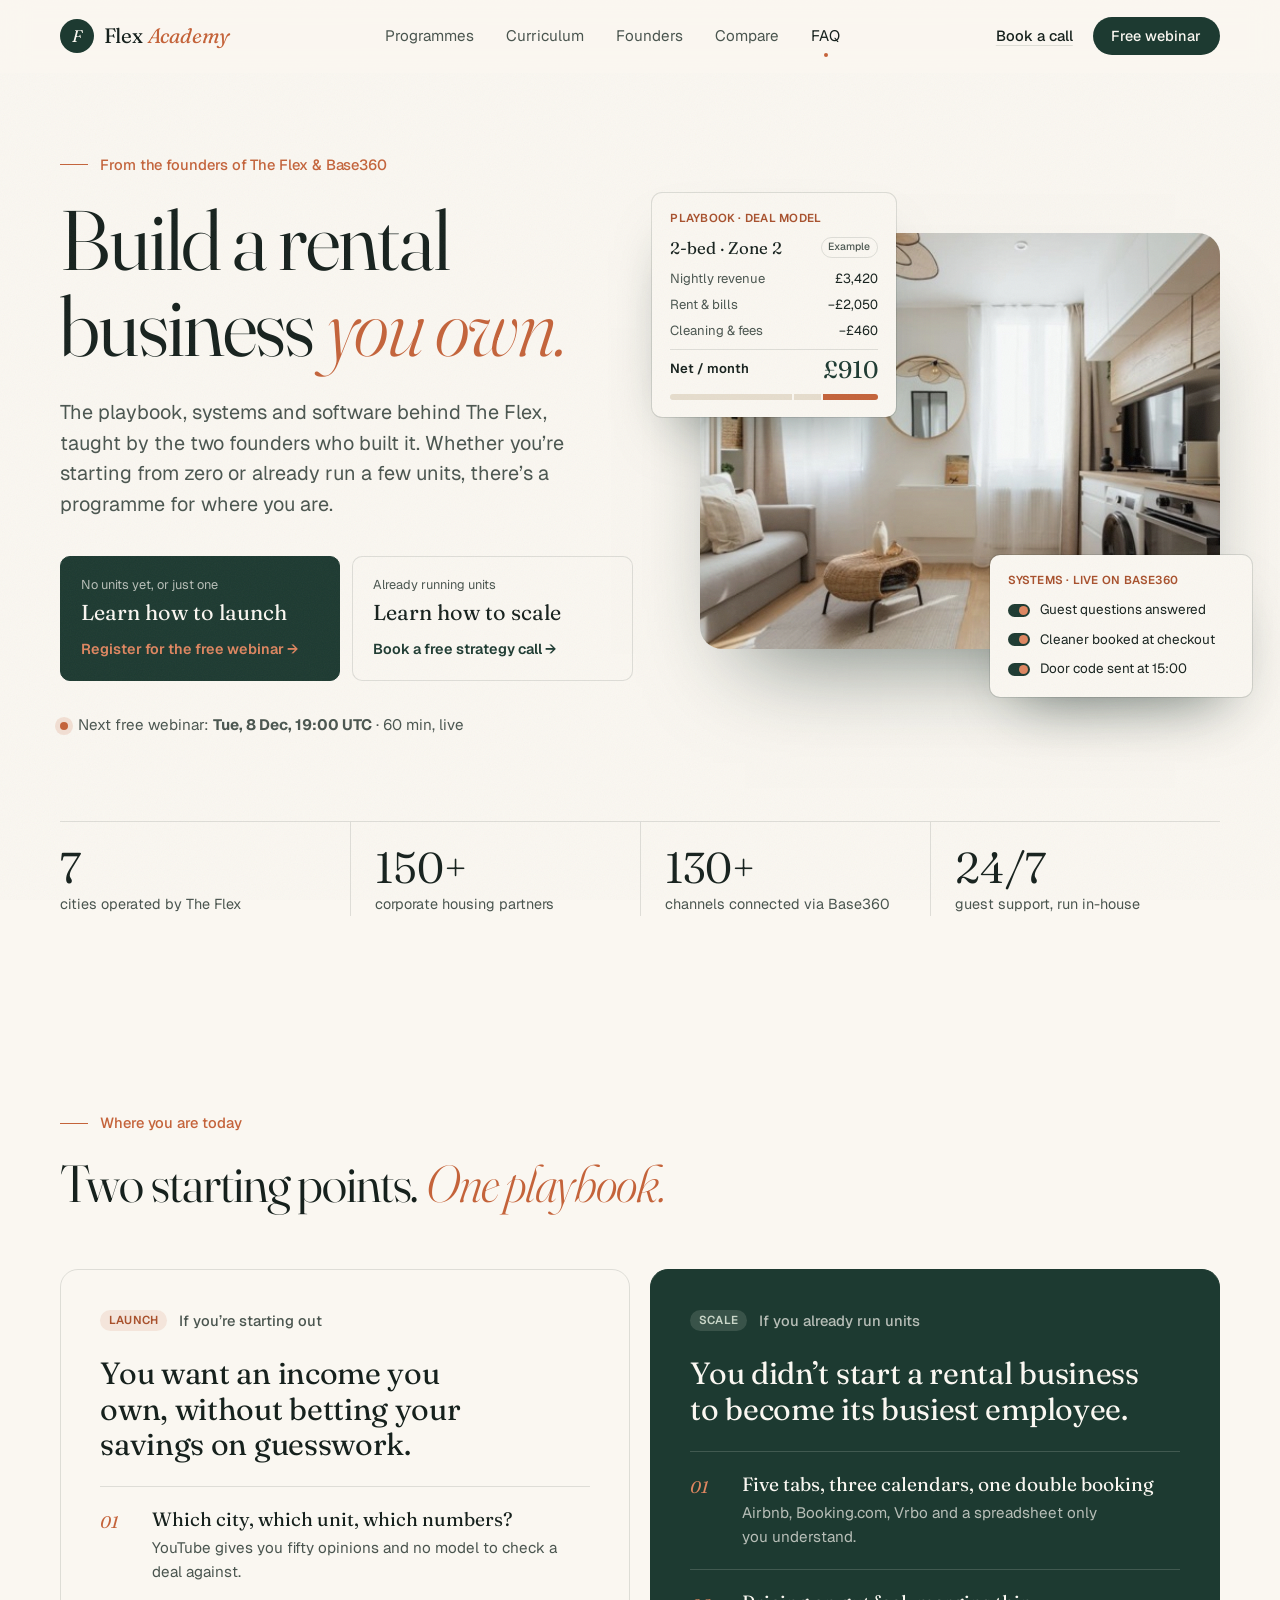
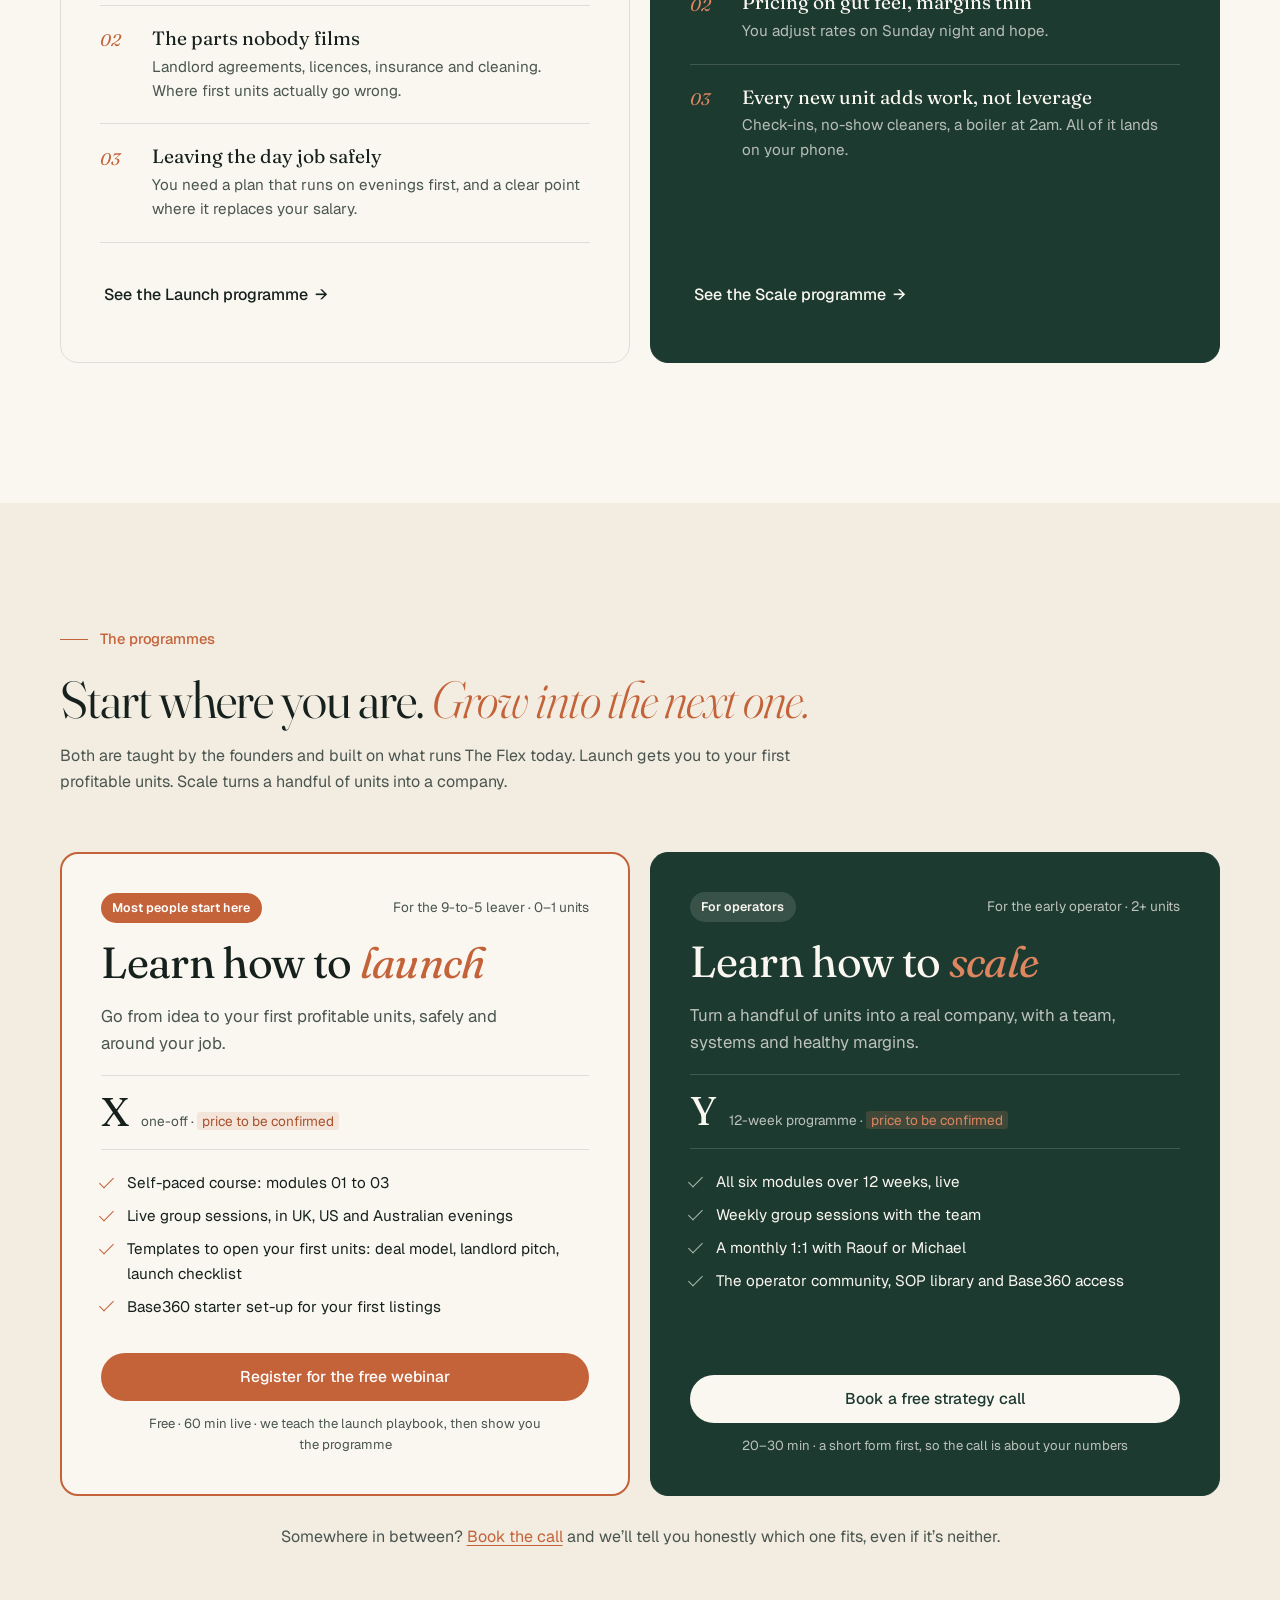
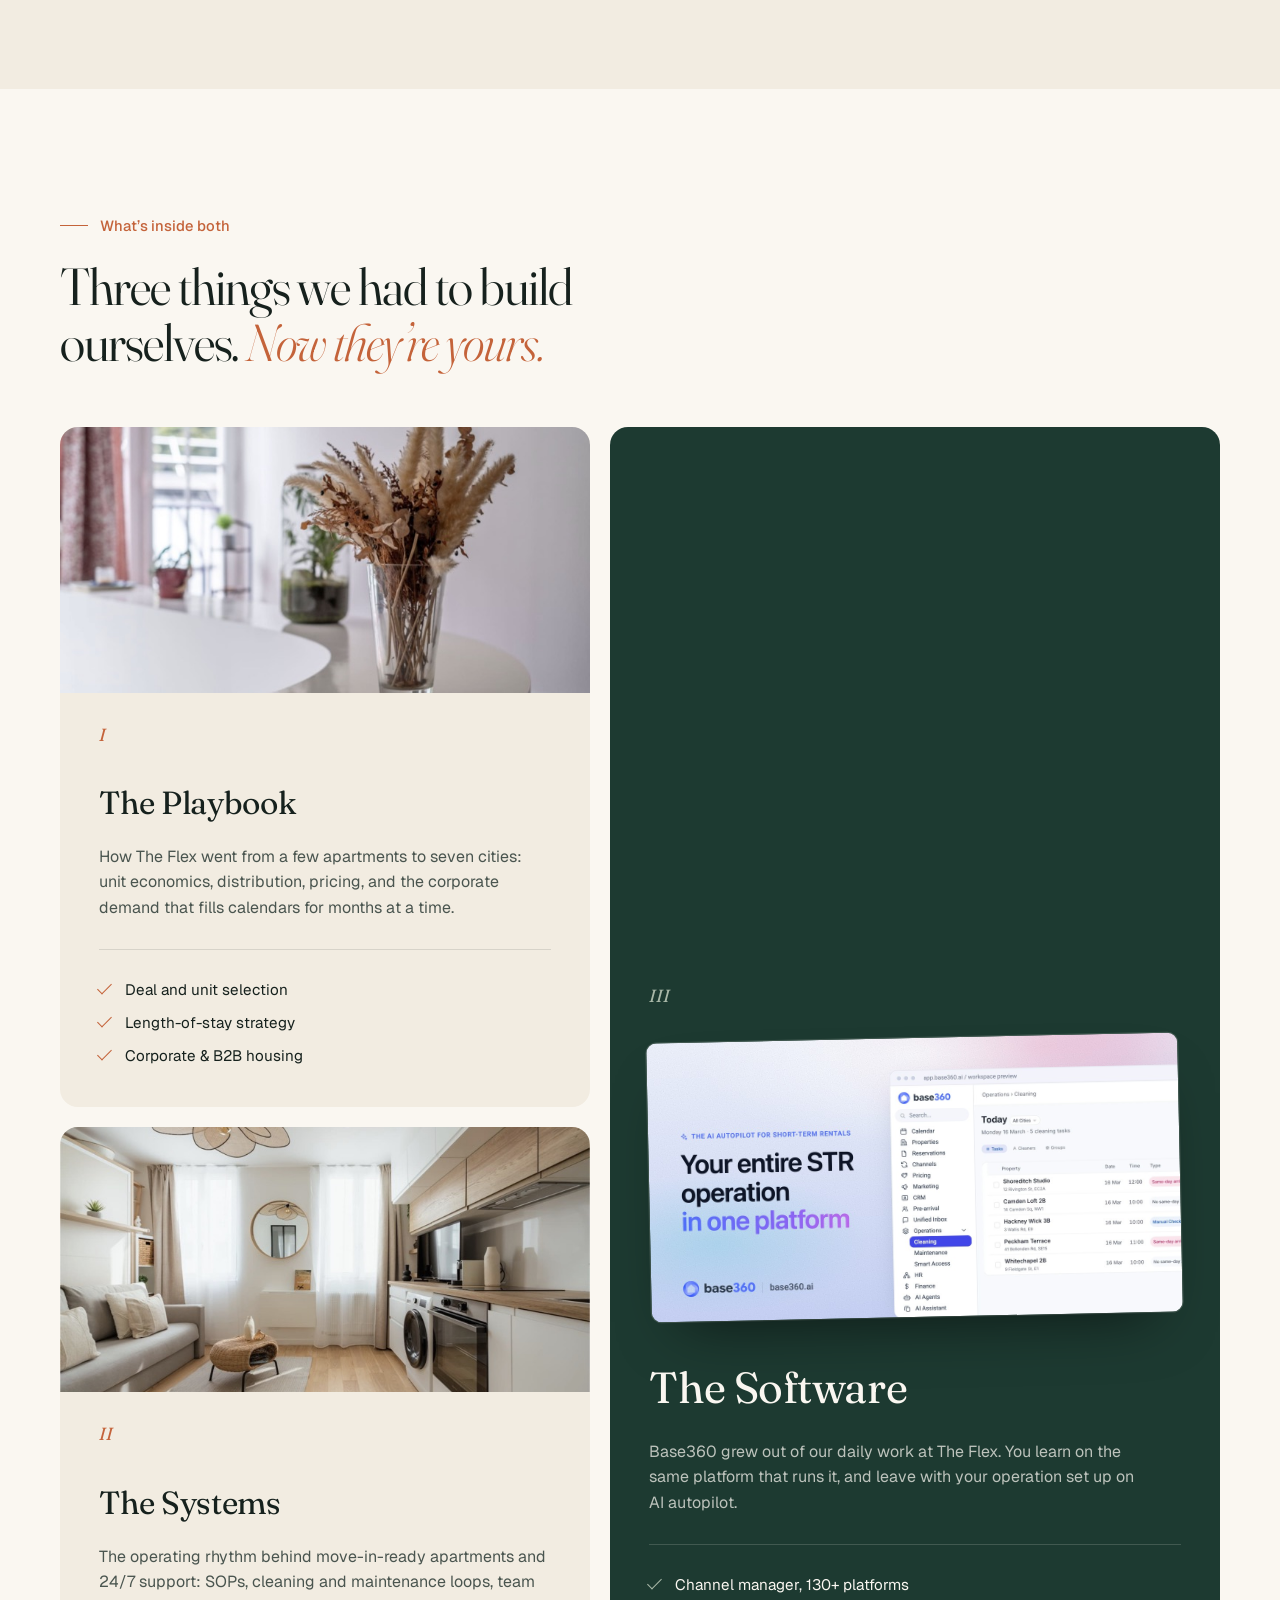
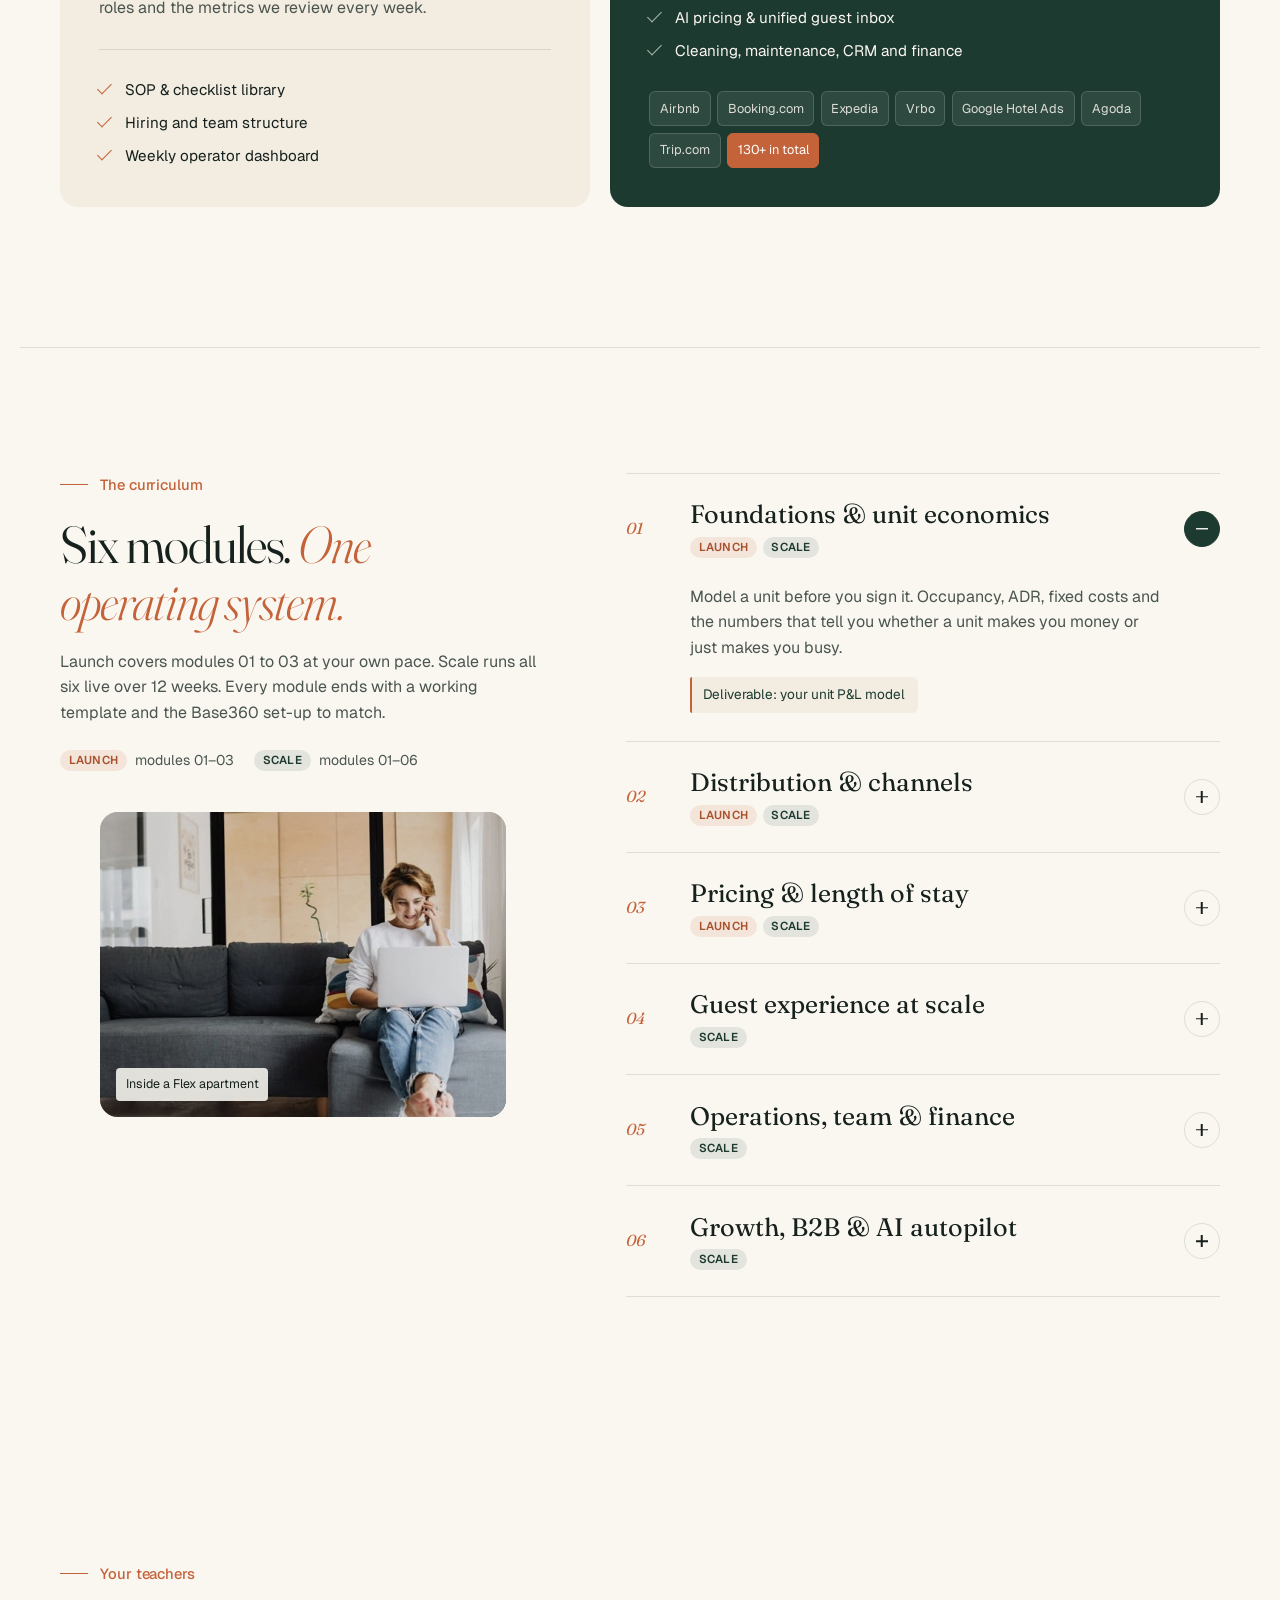
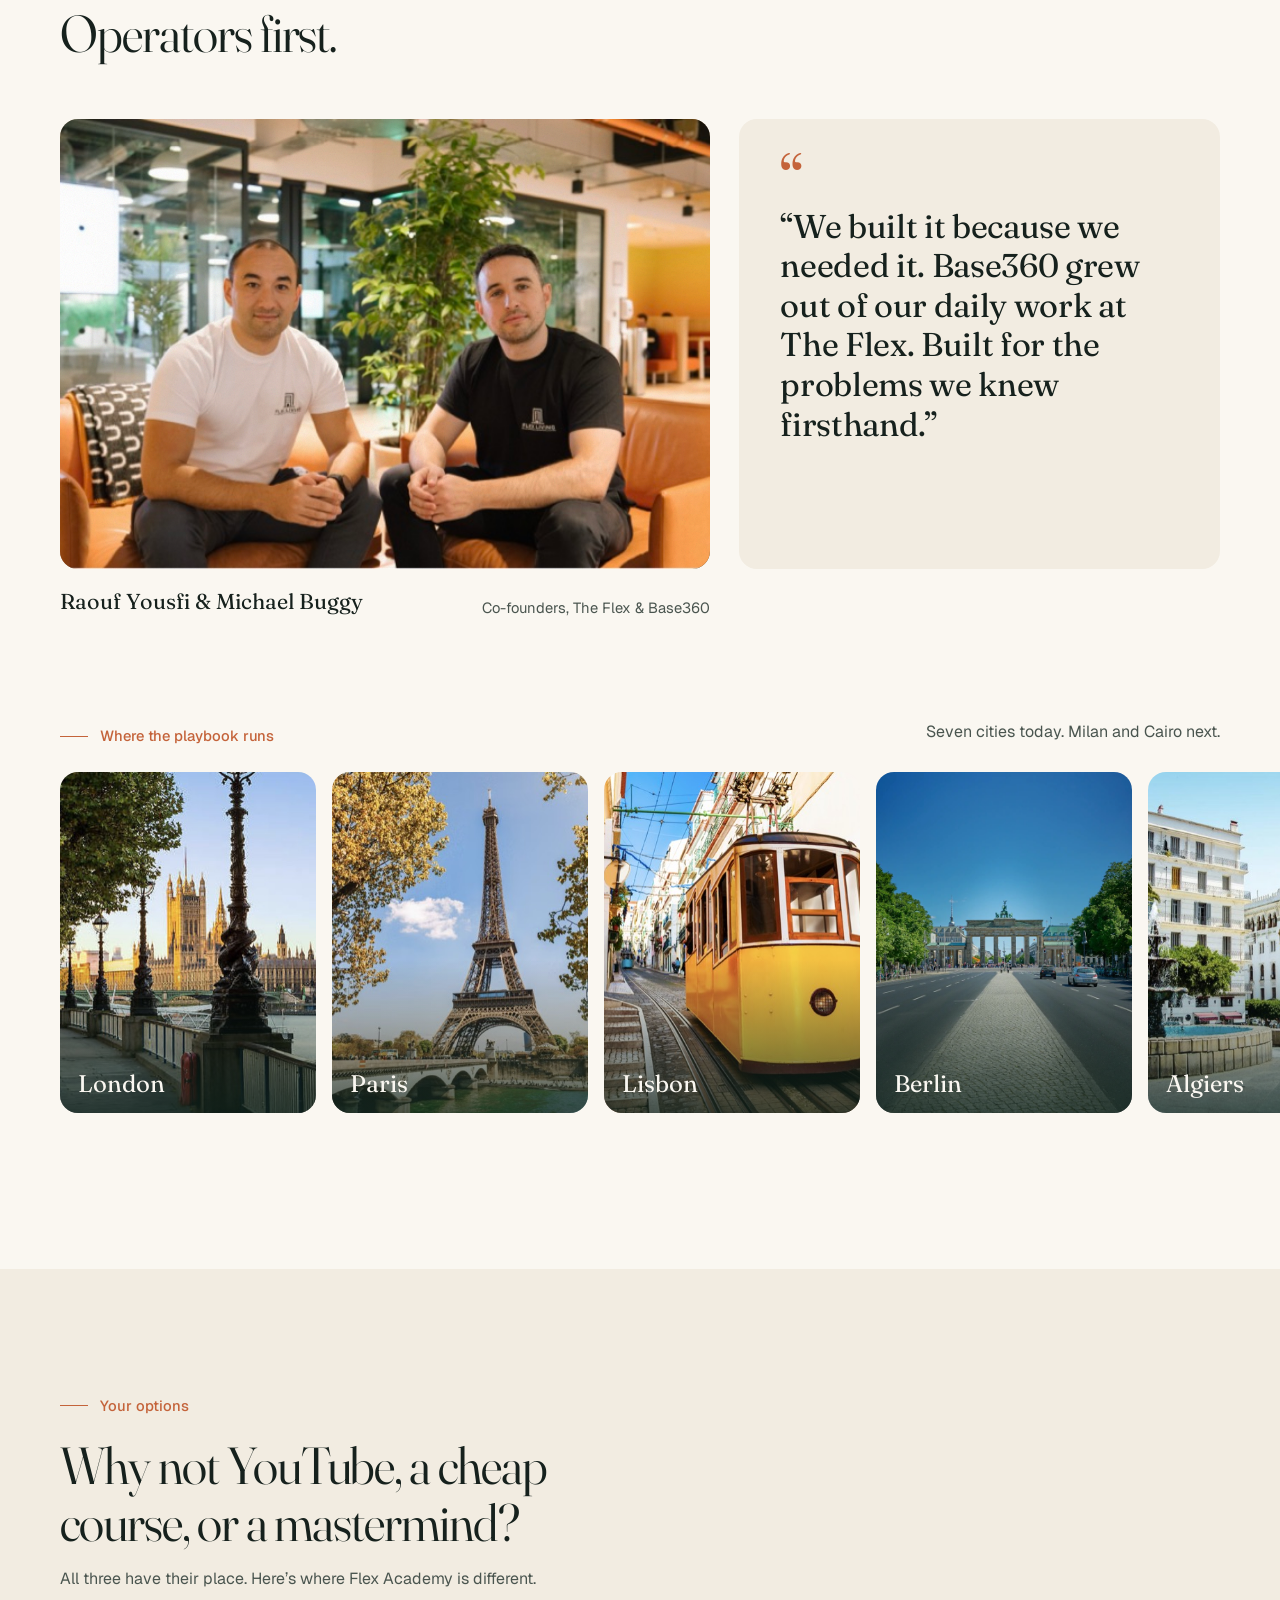
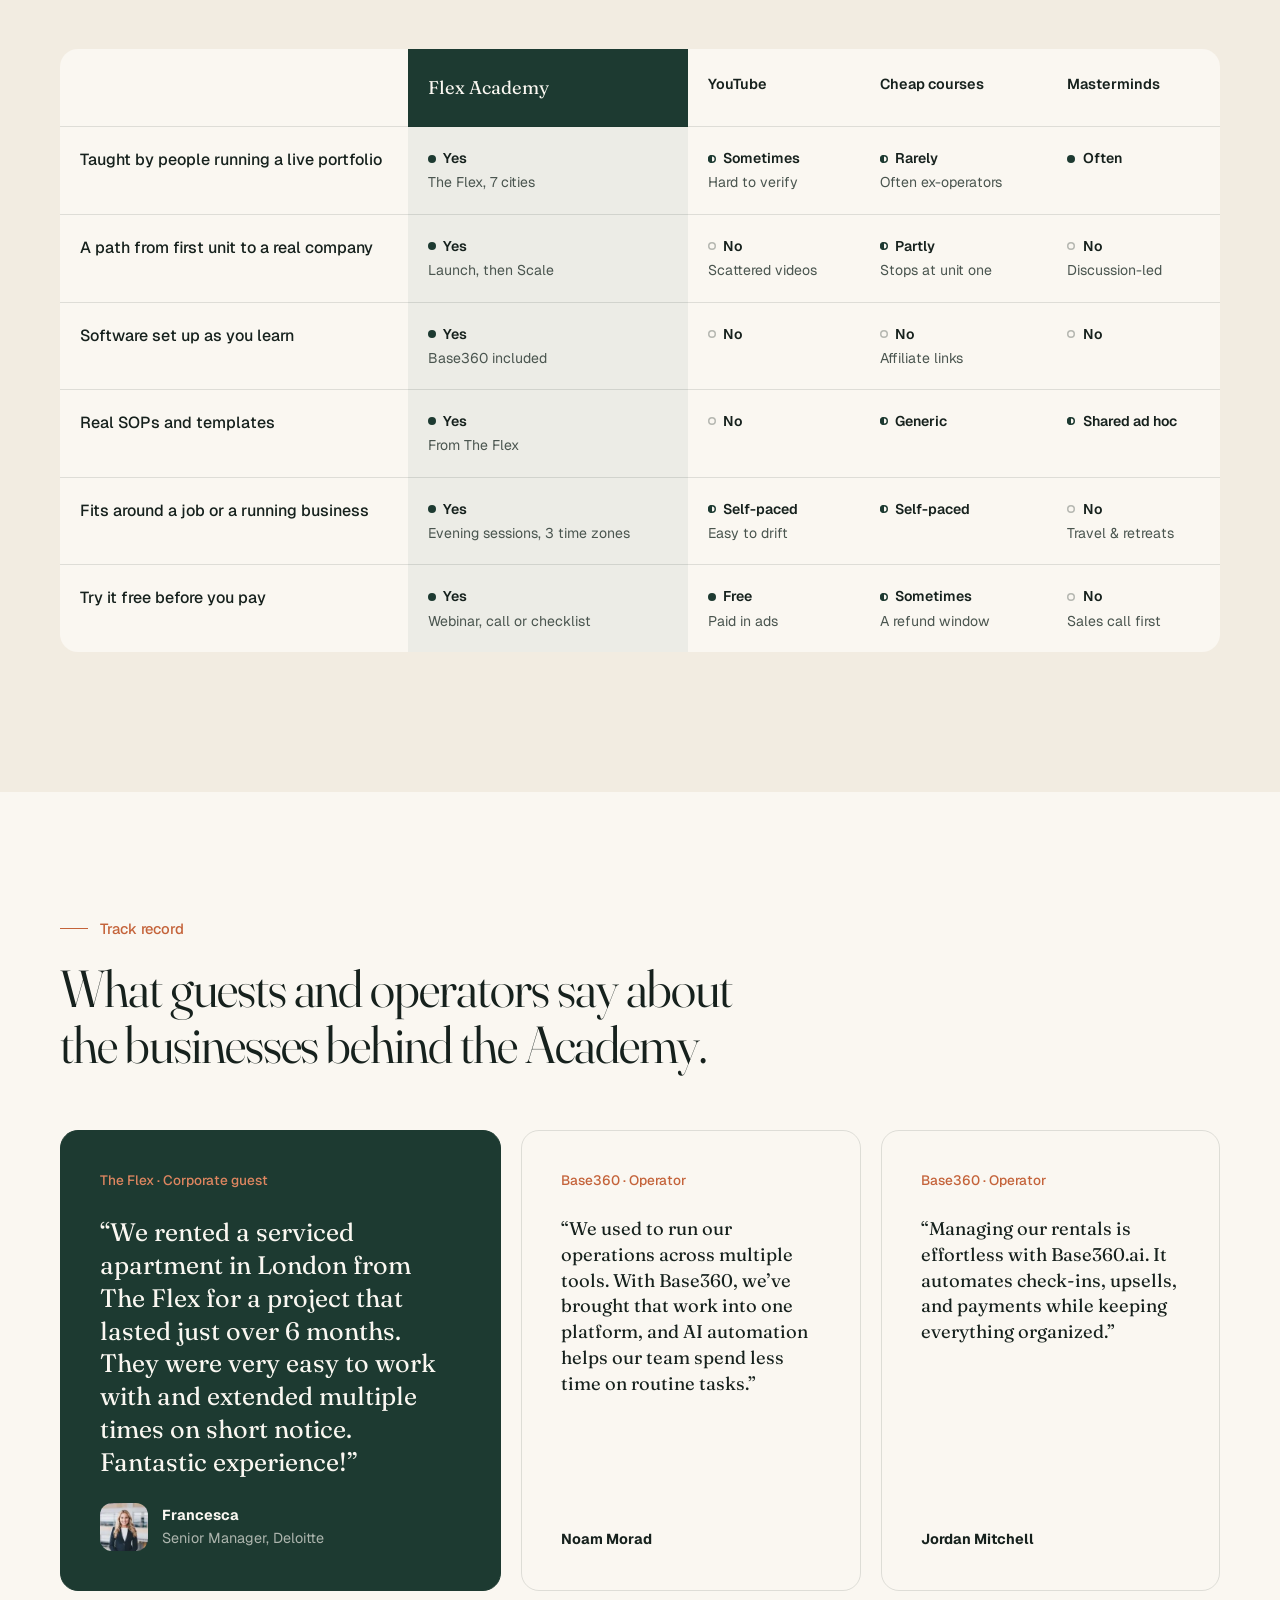
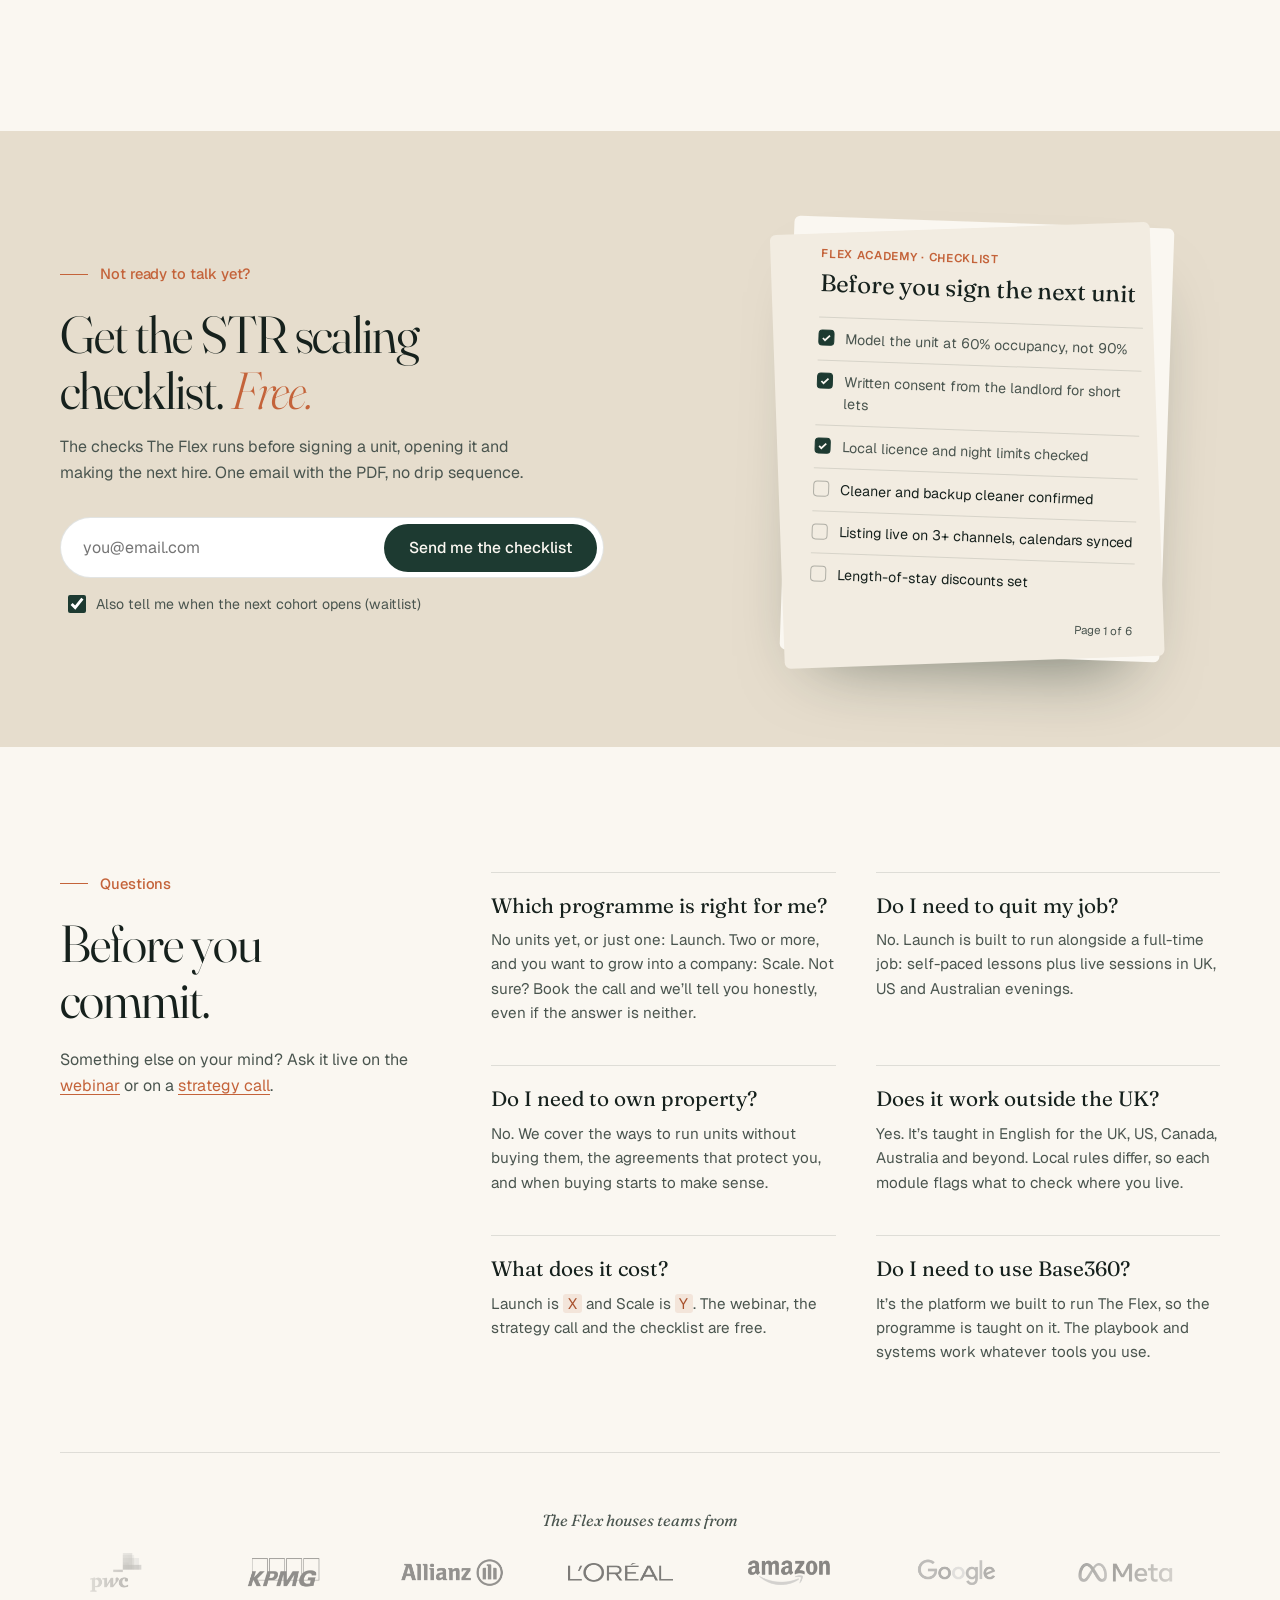
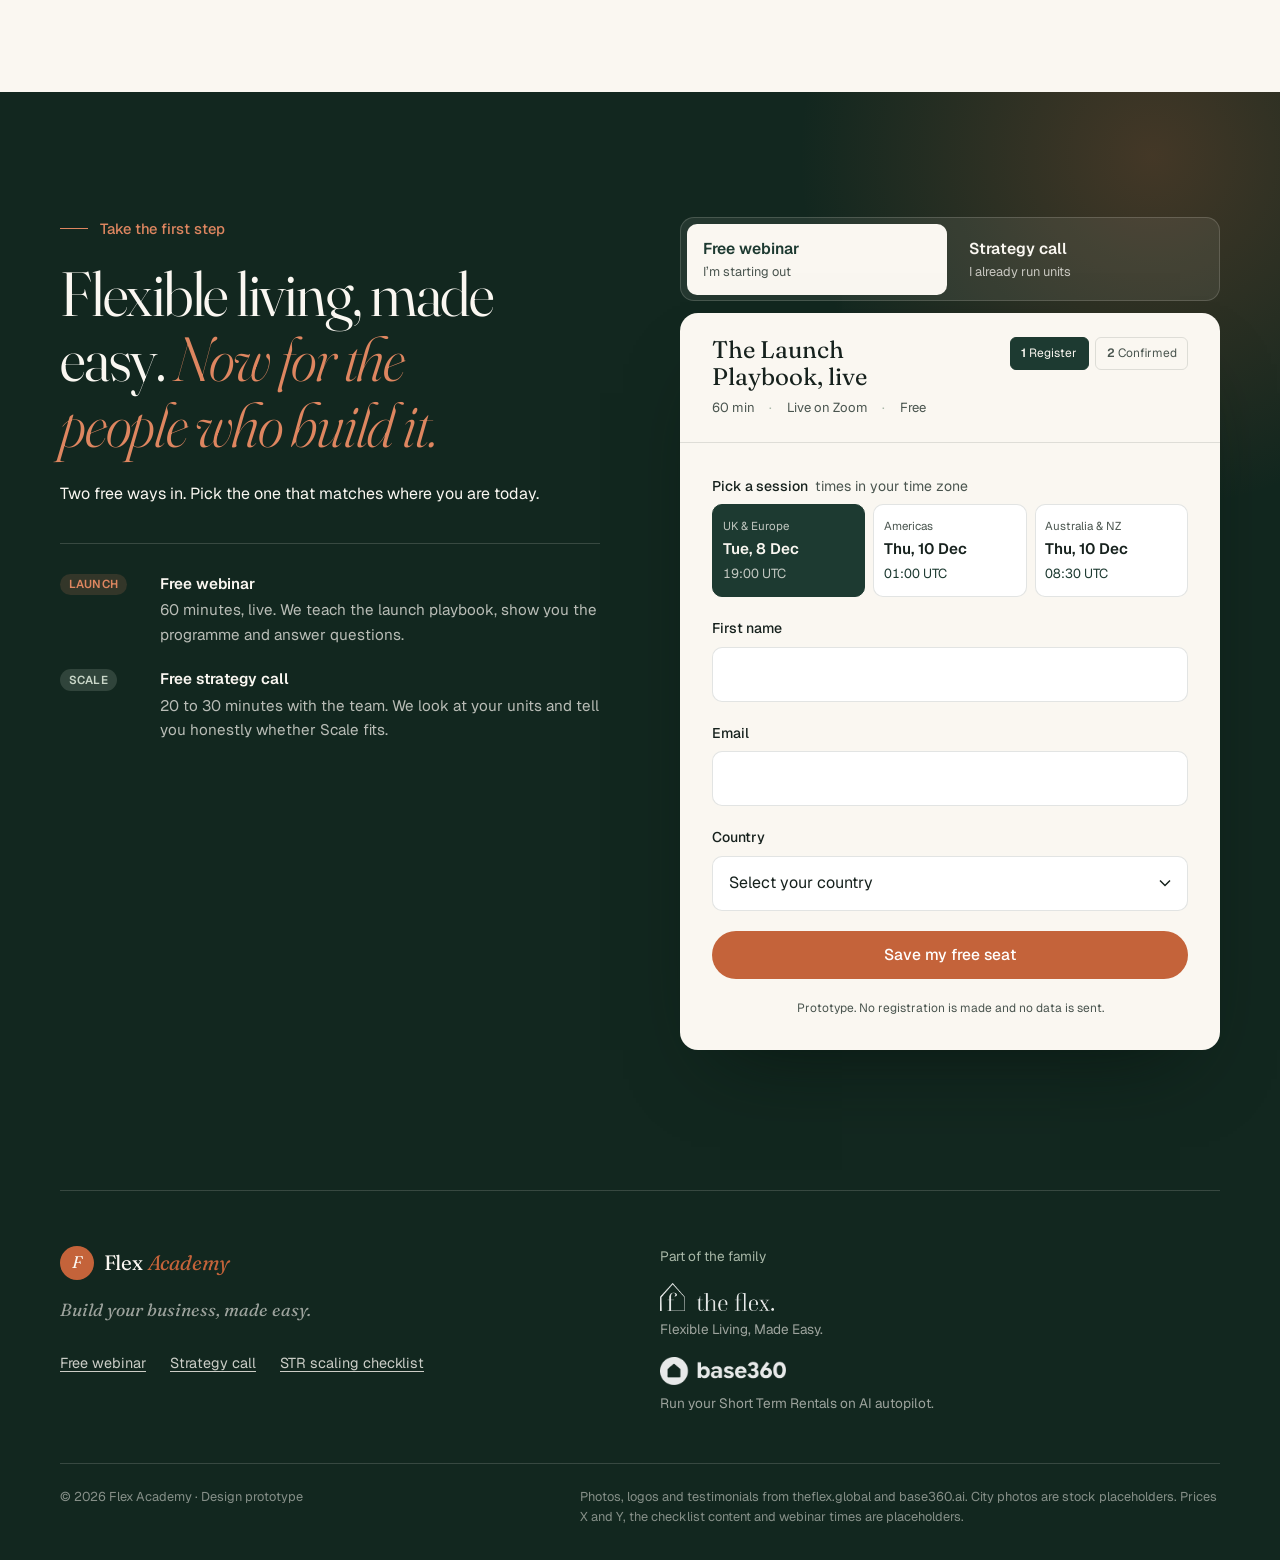
==== commit 22717b15: "Remove LOS ladder, trim founders section, bottom-align Software pillar - Drop the length-of-stay lad" ====
--- a/index.html
+++ b/index.html
@@ -334,7 +334,7 @@
           <span class="module__icon" aria-hidden="true"></span>
         </summary>
         <div class="module__body">
-          <p>Dynamic nightly pricing, plus the length-of-stay ladder The Flex uses to trade a little rate for a lot of occupancy. See the ladder below.</p>
+          <p>Dynamic nightly pricing, plus the length-of-stay ladder The Flex uses to trade a little rate for a lot of occupancy.</p>
           <p class="module__tool">In Base360: AI pricing</p>
         </div>
       </details>
@@ -375,35 +375,12 @@
   </div>
 </section>
 
-<!-- ============ LOS LADDER (case study) ============ -->
-<section class="section ladder">
-  <div class="container ladder__grid">
-    <div class="ladder__copy">
-      <p class="eyebrow eyebrow--light">From the playbook · Module 03</p>
-      <h2 class="h2 reveal">The Flex length-of-stay ladder.</h2>
-      <p class="reveal">Longer stays mean fewer turnovers, fewer cleans and fewer empty nights. The Flex publishes its discounts openly. In the Academy you learn how to build a ladder that fits your own costs.</p>
-      <div class="ladder__readout" aria-live="polite">
-        <span class="ladder__readout-label" data-ladder-label>1 month</span>
-        <span class="ladder__readout-value"><span data-ladder-value>20</span>% off</span>
-      </div>
-    </div>
-    <div class="ladder__chart" role="group" aria-label="Length-of-stay discounts at The Flex">
-      <button class="bar" data-label="1 week" data-value="10"><span class="bar__fill"></span><span class="bar__val">10%</span><span class="bar__lbl">1 wk</span></button>
-      <button class="bar" data-label="2 weeks" data-value="15"><span class="bar__fill"></span><span class="bar__val">15%</span><span class="bar__lbl">2 wk</span></button>
-      <button class="bar is-active" data-label="1 month" data-value="20"><span class="bar__fill"></span><span class="bar__val">20%</span><span class="bar__lbl">1 mo</span></button>
-      <button class="bar" data-label="3 months" data-value="29"><span class="bar__fill"></span><span class="bar__val">29%</span><span class="bar__lbl">3 mo</span></button>
-      <button class="bar" data-label="6 months" data-value="30"><span class="bar__fill"></span><span class="bar__val">30%</span><span class="bar__lbl">6 mo</span></button>
-      <button class="bar" data-label="1 year" data-value="38"><span class="bar__fill"></span><span class="bar__val">38%</span><span class="bar__lbl">1 yr</span></button>
-    </div>
-  </div>
-</section>
-
 <!-- ============ FOUNDERS ============ -->
 <section class="section founders" id="founders">
   <div class="container">
     <div class="section__head">
       <p class="eyebrow">Your teachers</p>
-      <h2 class="h2 reveal">Operators first. <em>Not gurus.</em></h2>
+      <h2 class="h2 reveal">Operators first.</h2>
     </div>
     <div class="founders__grid">
       <figure class="founders__photo reveal">
@@ -415,7 +392,6 @@
       </figure>
       <blockquote class="founders__quote reveal">
         <p>“We built it because we needed it. Base360 grew out of our daily work at The Flex. Built for the problems we knew firsthand.”</p>
-        <footer>Raouf Yousfi &amp; Michael Buggy</footer>
       </blockquote>
     </div>
   </div>
--- a/styles.css
+++ b/styles.css
@@ -405,7 +405,7 @@
 .pillars { background: var(--paper); }
 .pillars .pillar:not(.pillar--dark) { background: var(--cream); }
 .pillars__grid { display: grid; grid-template-columns: 1fr 1.15fr; gap: 1.25rem; }
-.pillars__grid .pillar--dark { grid-column: 2; grid-row: 1 / span 2; }
+.pillars__grid .pillar--dark { grid-column: 2; grid-row: 1 / span 2; justify-content: flex-end; }
 .pillar {
   --pad: clamp(1.75rem, 1.25rem + 1.5vw, 2.5rem);
   background: var(--paper); border-radius: var(--radius); overflow: hidden;
@@ -523,6 +523,8 @@
 .founders__photo figcaption strong { font-family: var(--font-serif); font-weight: 400; font-size: 1.35rem; }
 .founders__photo figcaption p:last-child { color: var(--ink-soft); font-size: .92rem; align-self: end; }
 .founders__quote { margin: 0; padding: clamp(1.75rem, 1rem + 2vw, 2.75rem); background: var(--cream); border-radius: var(--radius); display: flex; flex-direction: column; justify-content: space-between; gap: 2rem; }
+/* same height as the photo: 579/401 photo in a 1.35fr column next to this 1fr one */
+.founders__quote { align-self: start; aspect-ratio: 579 / 541.35; }
 .founders__quote p { font-family: var(--font-serif); font-size: clamp(1.5rem, 1.1rem + 1.2vw, 2.2rem); line-height: 1.2; letter-spacing: -.01em; }
 .founders__quote p::before { content: "“"; display: block; font-size: 4rem; line-height: .6; color: var(--clay); margin-bottom: .5rem; }
 .founders__quote p { text-indent: 0; }
@@ -905,6 +907,7 @@
   .stats li { padding-bottom: 1.5rem; }
   .stats li:nth-child(n+3) { border-top: 1px solid var(--line); }
   .founders__grid { grid-template-columns: 1fr; }
+  .founders__quote { aspect-ratio: auto; }
   .pillars__grid { grid-template-columns: 1fr; }
   .pillars__grid .pillar--dark { grid-column: auto; grid-row: auto; }
   .pillar--dark .pillar__index { padding-bottom: 1.5rem; }
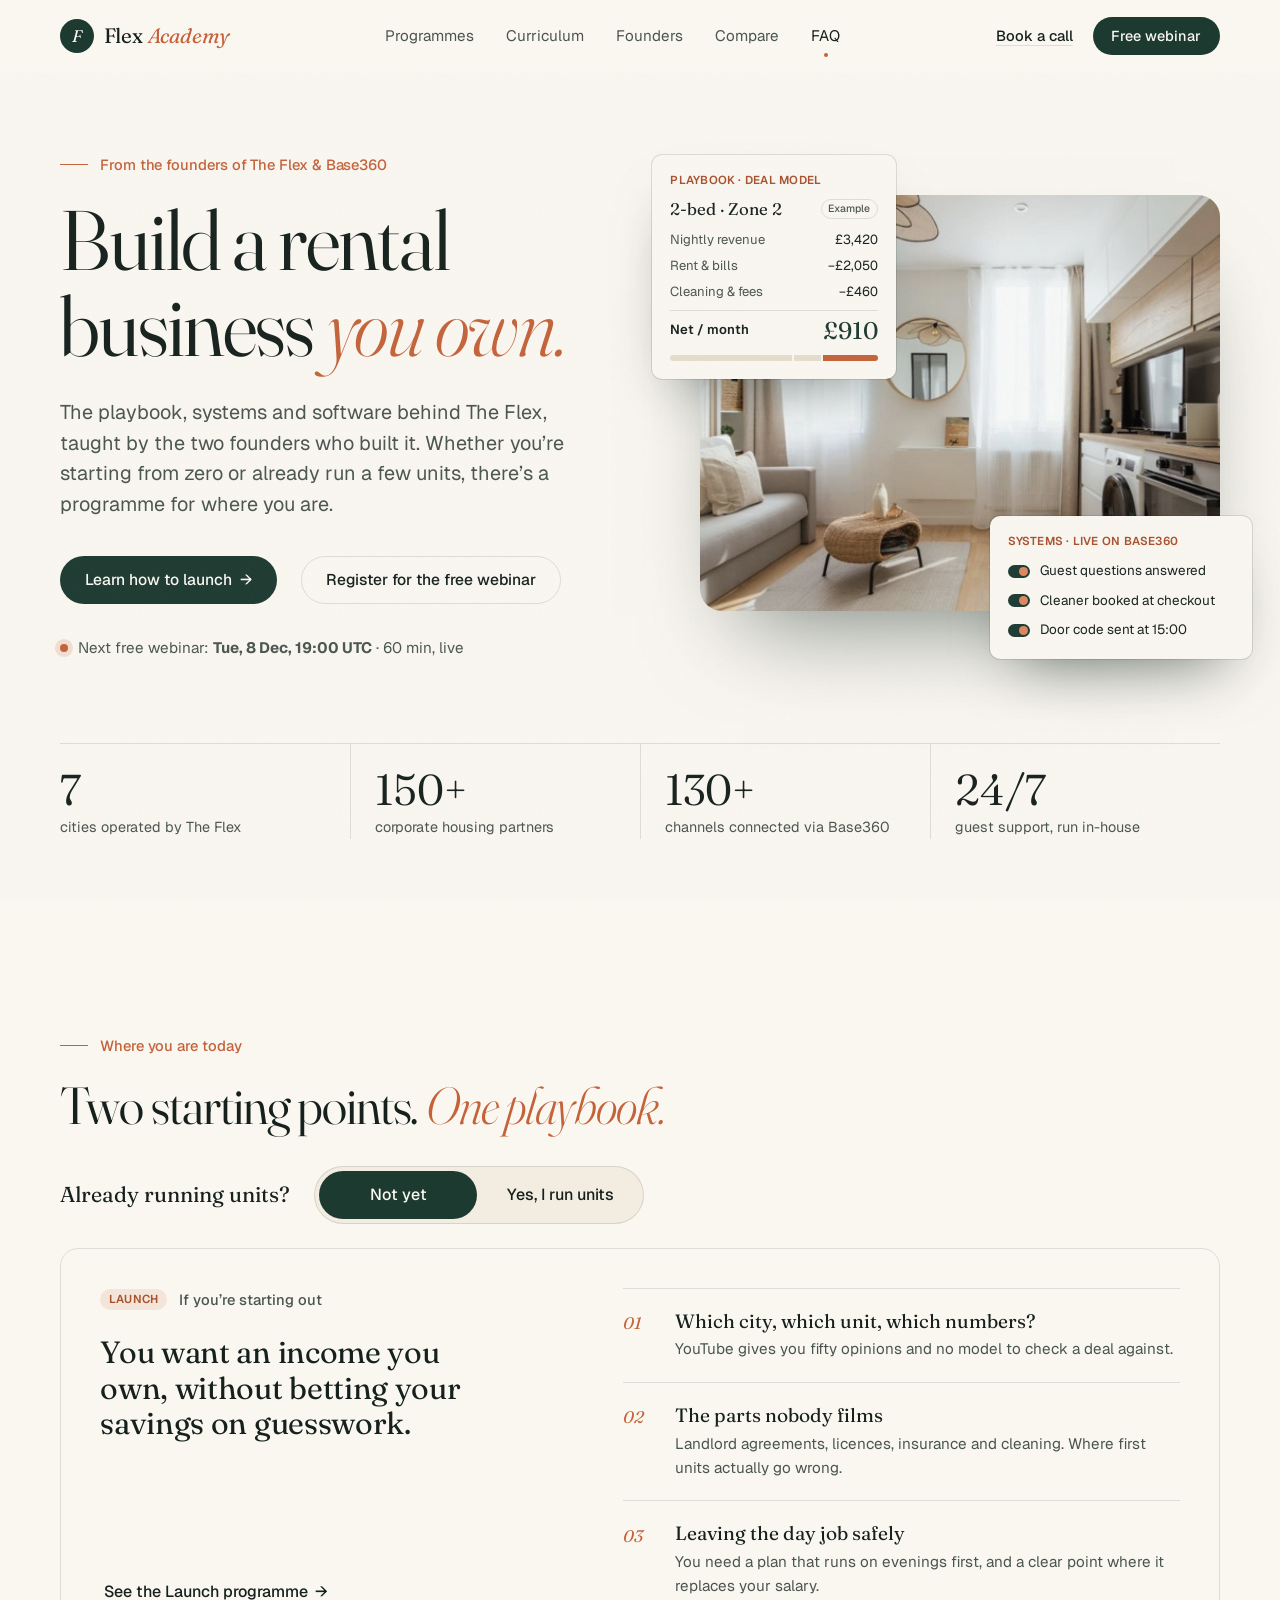
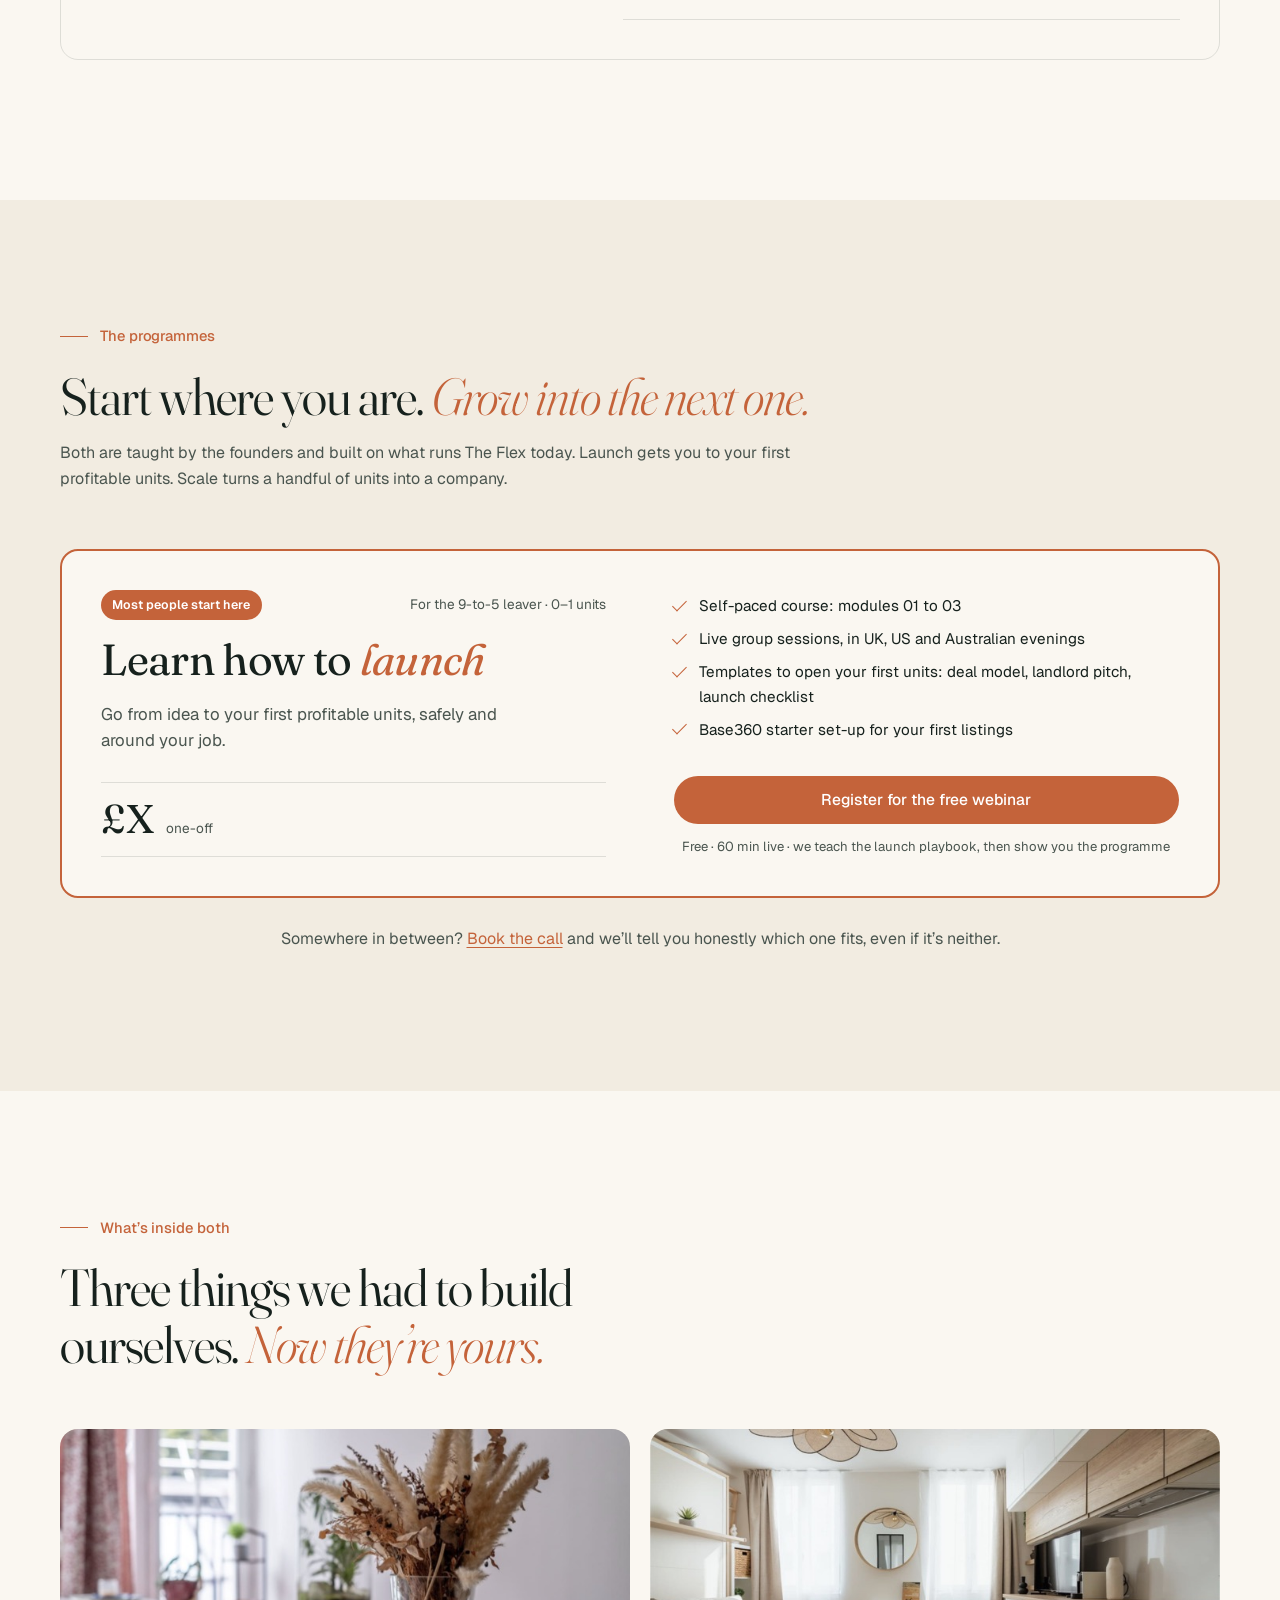
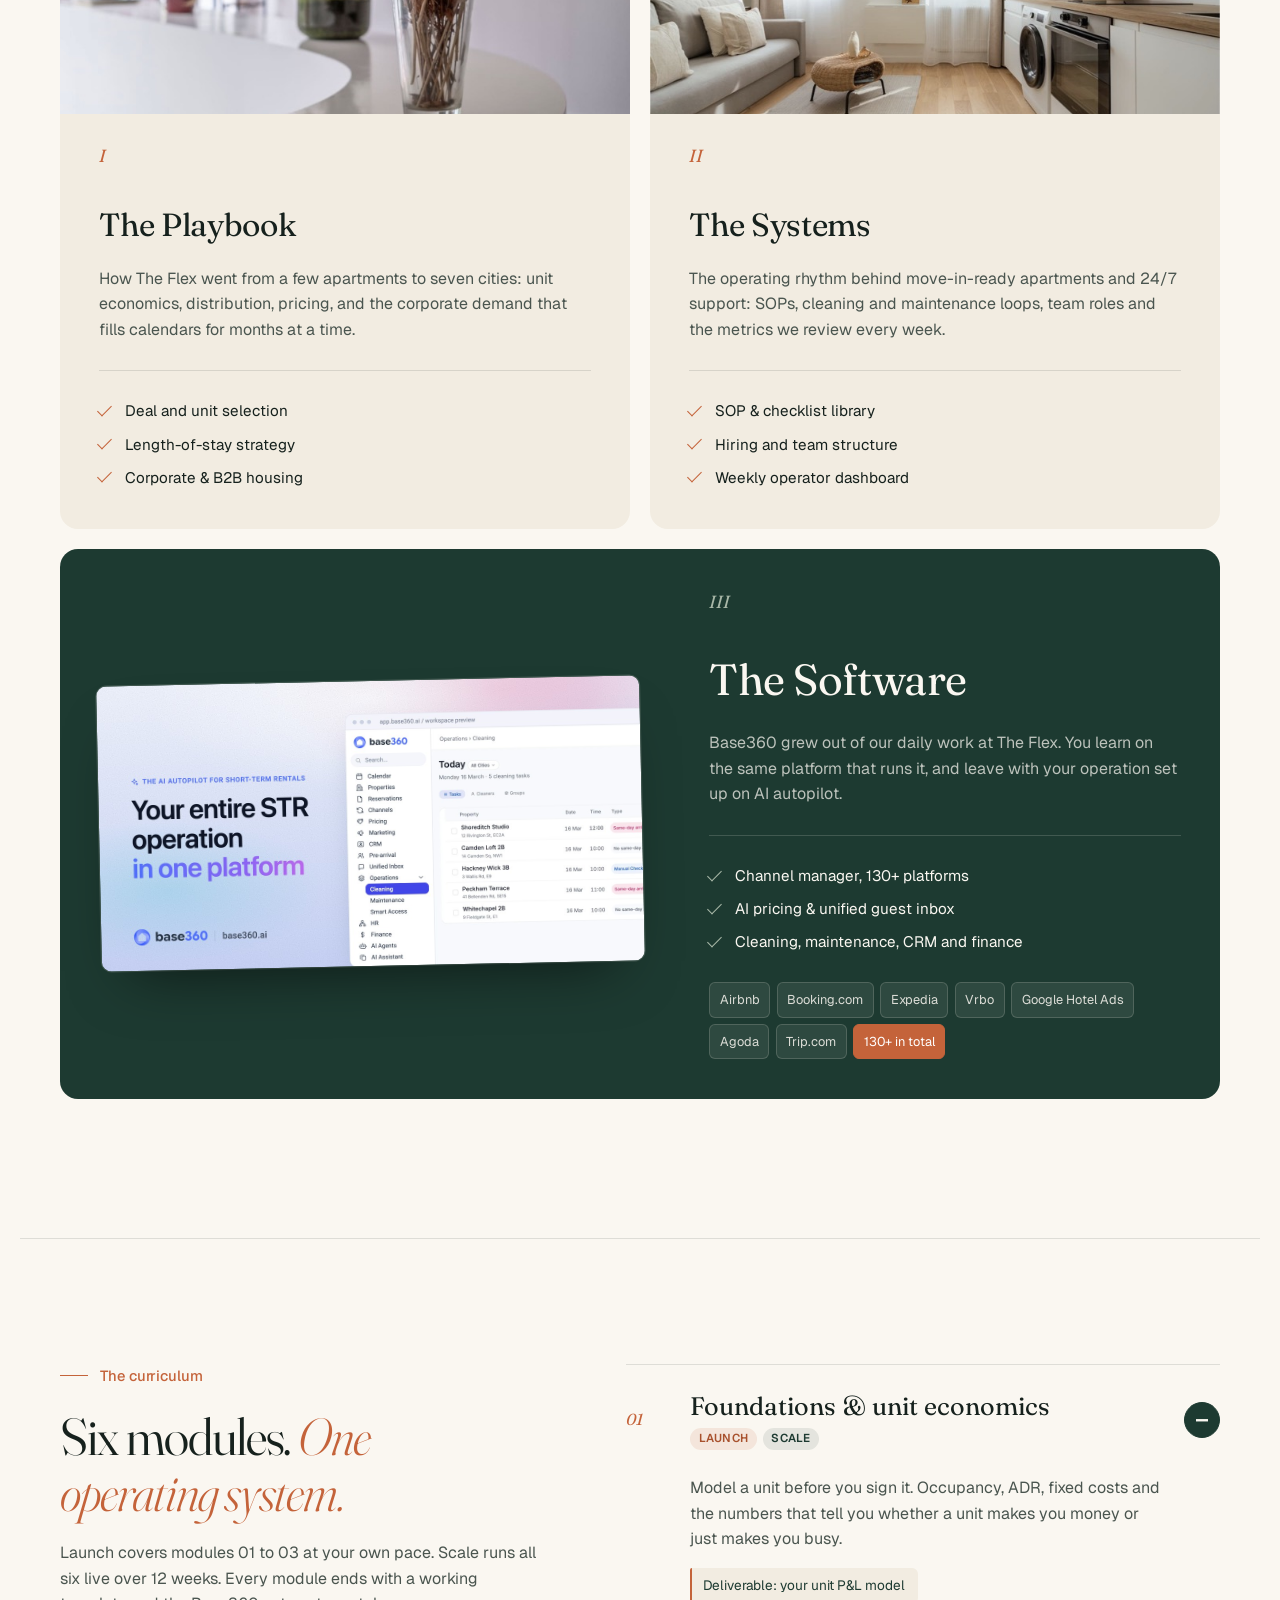
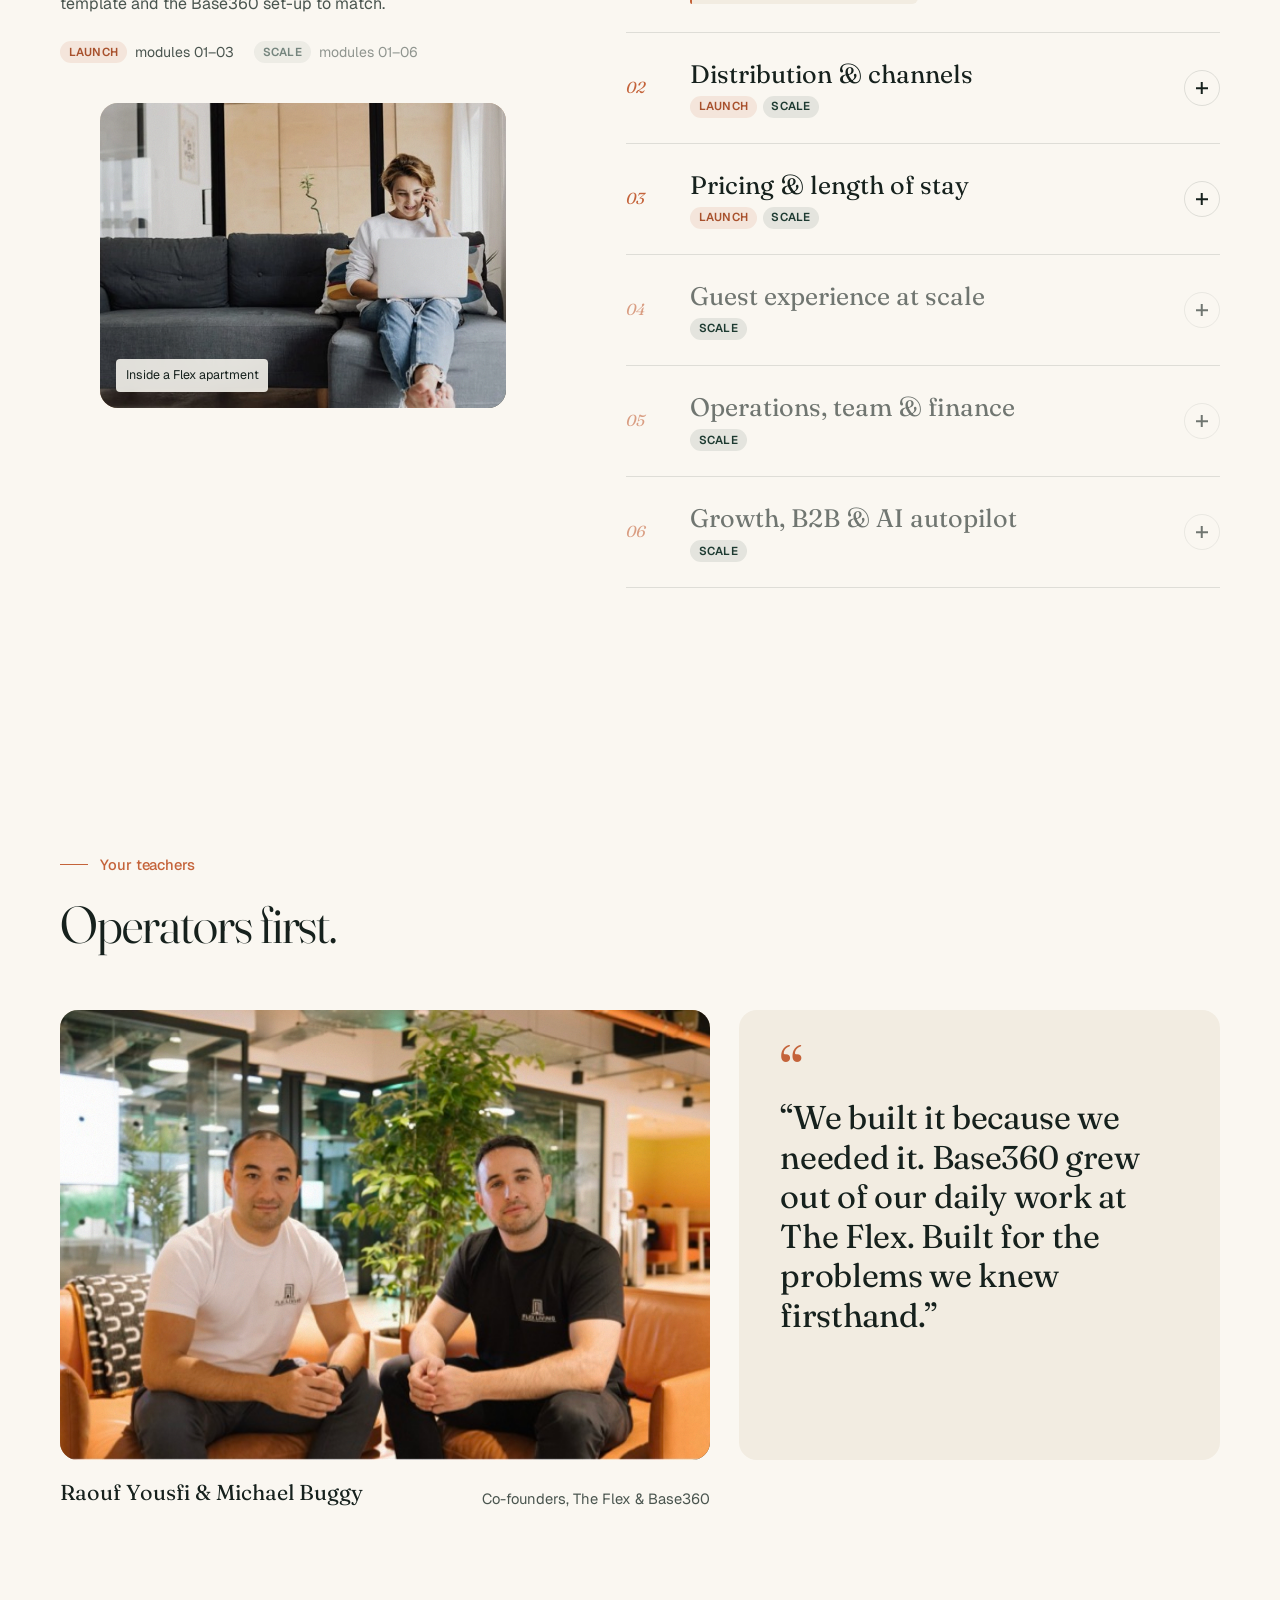
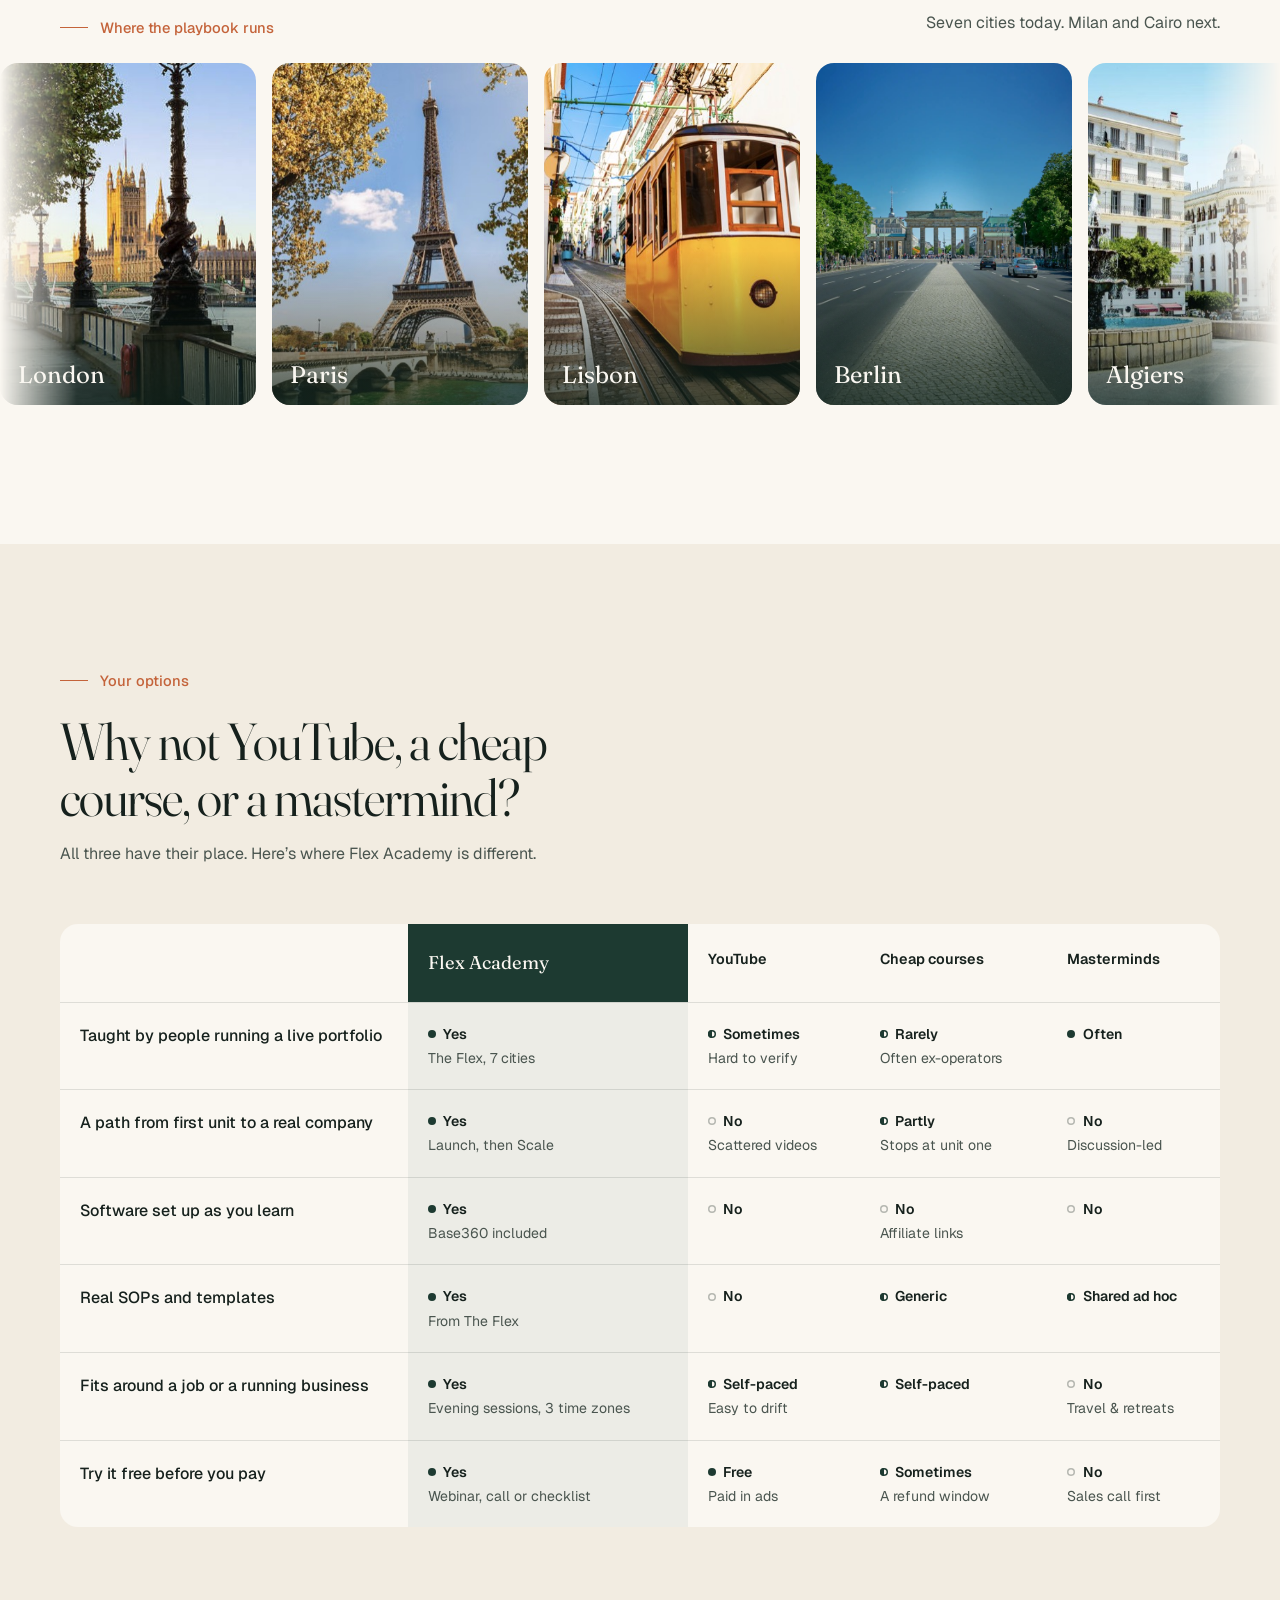
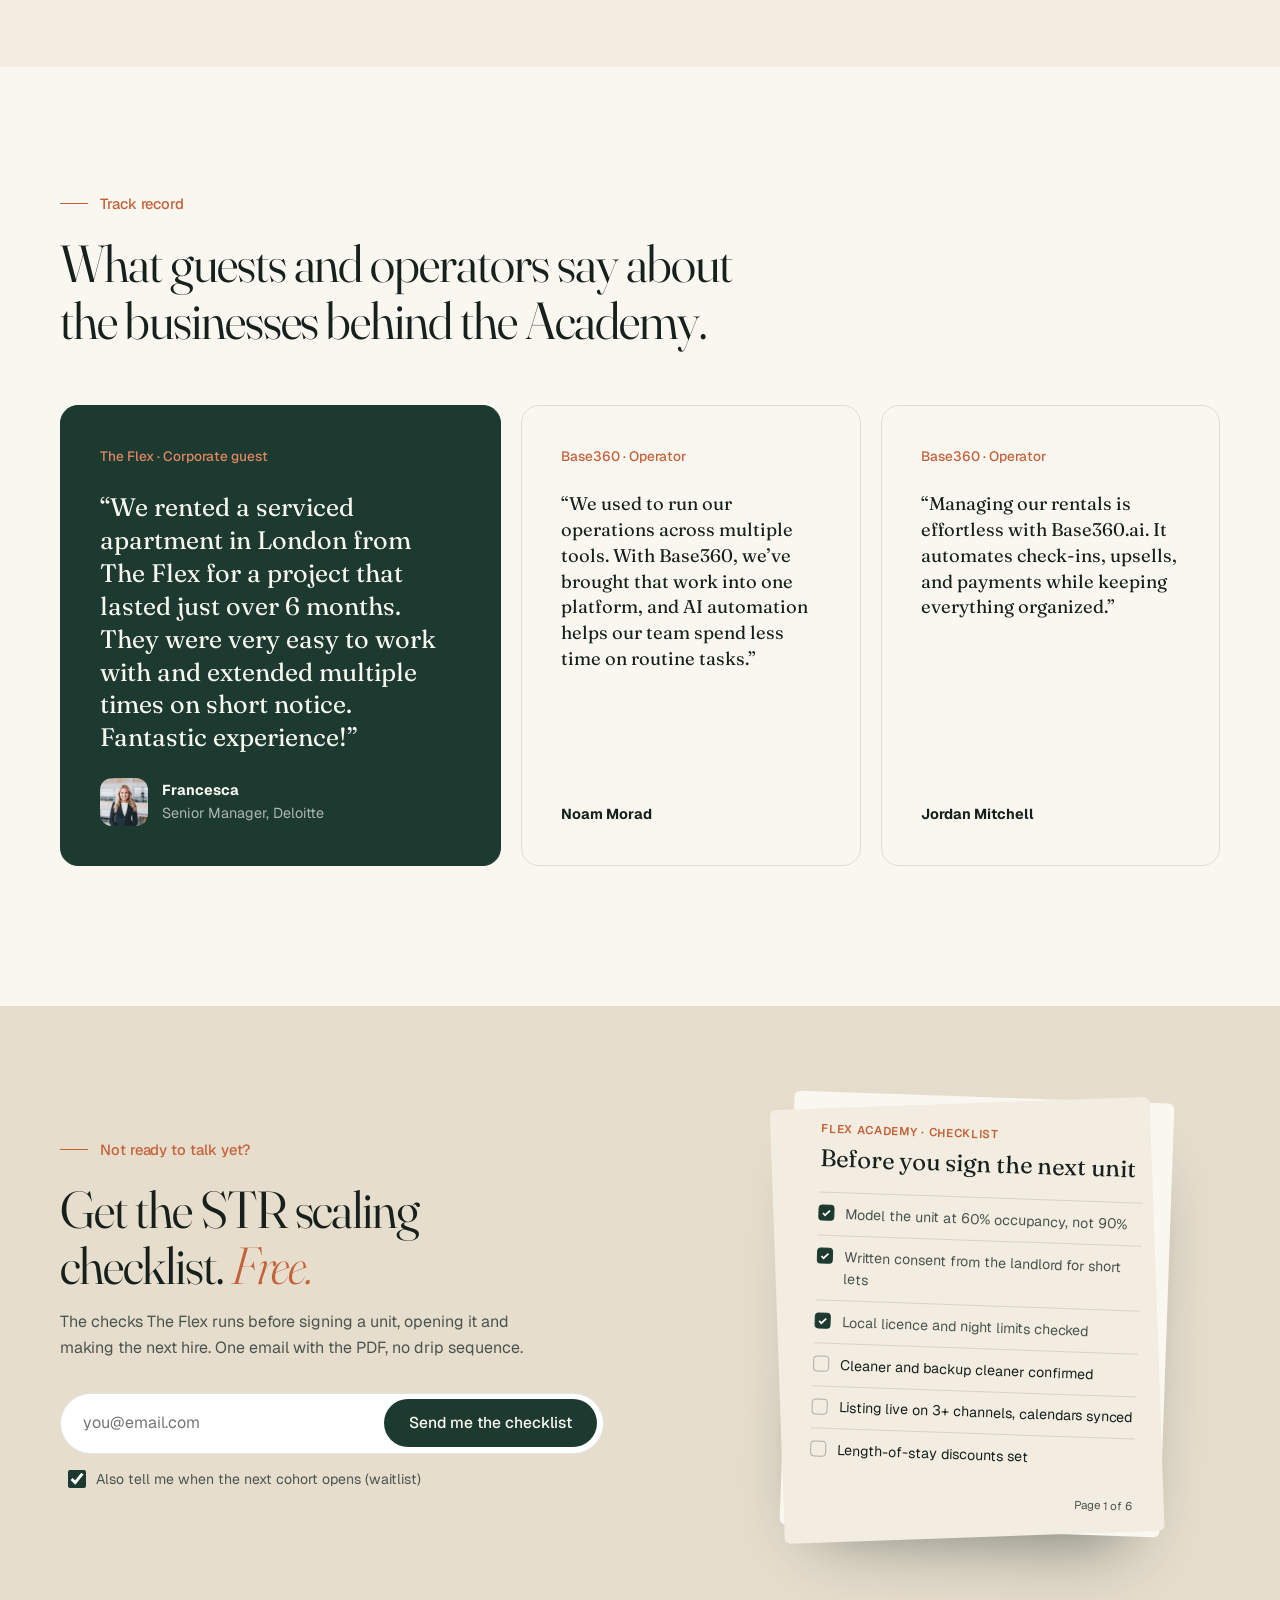
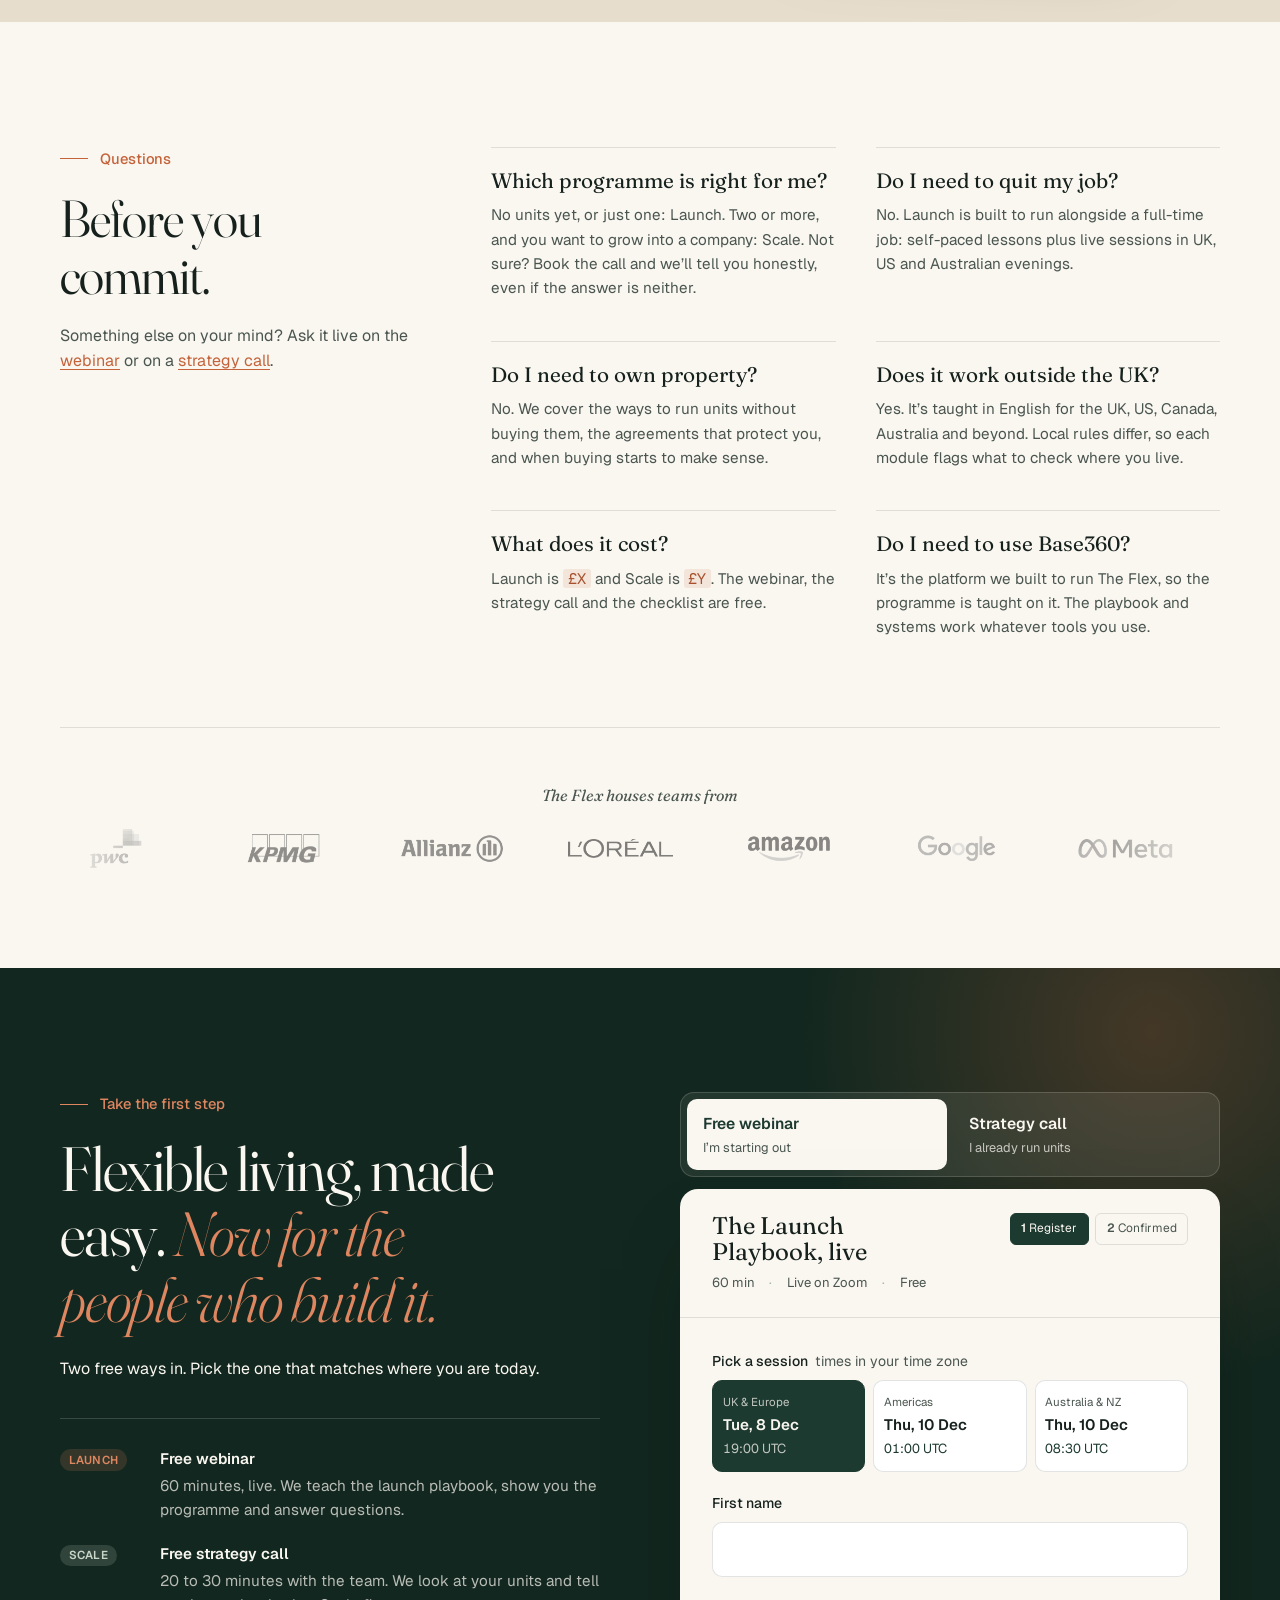
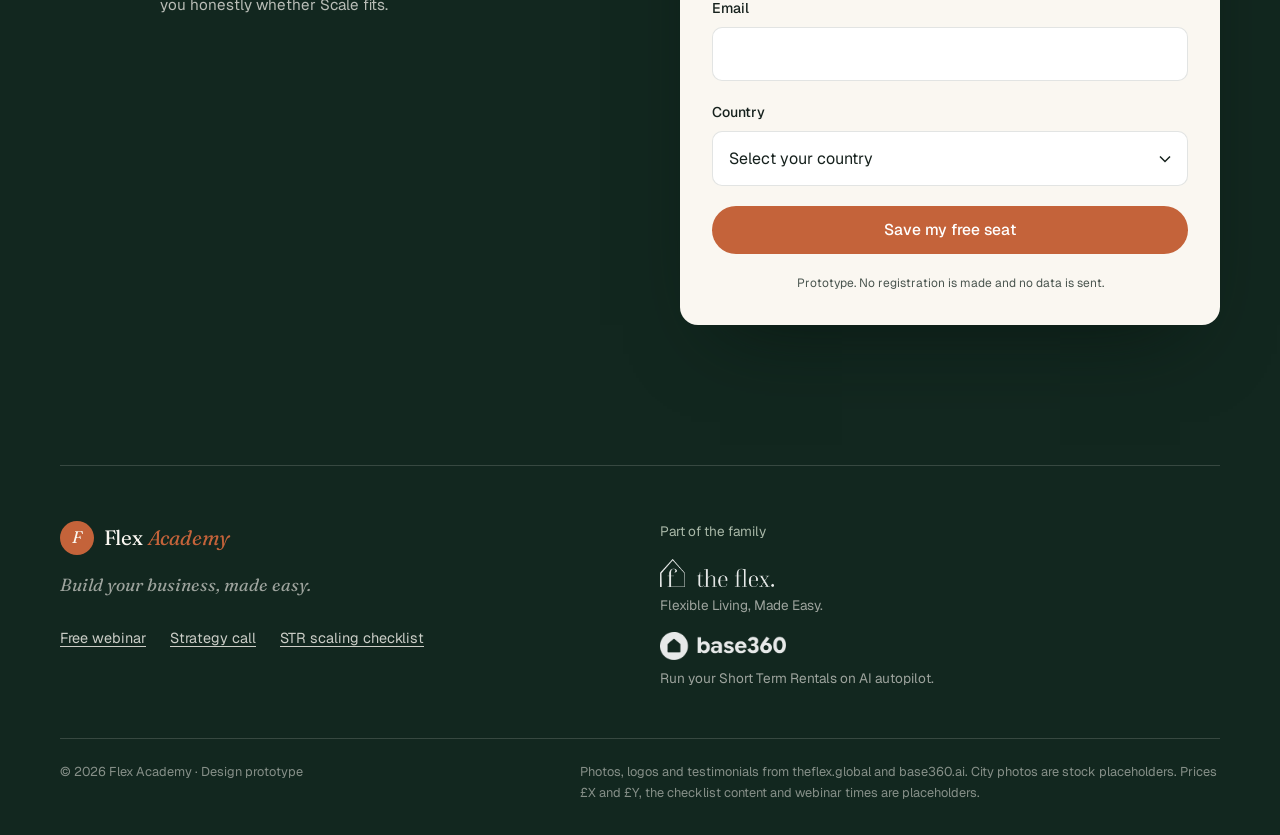
==== commit 1b0ded00: "Make v2 the main page, drop v1 The v2 page now lives at the root; /v2/ redirects there.  Co-Authored" ====
--- a/index.html
+++ b/index.html
@@ -1,7 +1,14 @@
 <!doctype html>
 <html lang="en">
 <head>
-  <script>document.documentElement.classList.add("js")</script>
+  <script>
+    document.documentElement.classList.add("js");
+    // Audience is set before first paint: ?audience=scale, #audience=scale or #scale open the page on Scale
+    (function (d) {
+      var m = /[?&#]audience=(launch|scale)\b/.exec(location.search + location.hash) || /^#(launch|scale)$/.exec(location.hash);
+      d.dataset.audience = m ? m[1] : "launch";
+    })(document.documentElement);
+  </script>
   <meta charset="utf-8">
   <meta name="viewport" content="width=device-width, initial-scale=1">
   <title>Flex Academy — Build a rental business you own</title>
@@ -15,7 +22,1117 @@
   <link rel="preconnect" href="https://fonts.googleapis.com">
   <link rel="preconnect" href="https://fonts.gstatic.com" crossorigin>
   <link href="https://fonts.googleapis.com/css2?family=Fraunces:ital,opsz,wght@0,9..144,300..600;1,9..144,300..500&family=Geist:wght@400;500;600&display=swap" rel="stylesheet">
-  <link rel="stylesheet" href="styles.css">
+  <style>
+/* =========================================================
+   Flex Academy — landing page prototype
+   Tokens → base → components → sections → responsive
+   ========================================================= */
+
+:root {
+  /* colour */
+  --paper: #FAF7F1;
+  --cream: #F2ECE1;
+  --sand: #E6DDCD;
+  --ink: #16211D;
+  --ink-soft: #4A554F;
+  --forest: #1D3A31;
+  --forest-deep: #12271F;
+  --clay: #C4633A;
+  --clay-dark: #A8512D;
+  --sage: #A9B8A8;
+  --line: rgba(22, 33, 29, 0.12);
+  --line-light: rgba(250, 247, 241, 0.16);
+  --clay-on-dark: #DE8660; /* same hue as --clay, lifted for contrast on forest */
+  --shadow-lift: 0 24px 50px -30px rgba(18, 39, 31, .45);
+  --z-overlay: 10;
+  --z-nav: 50;
+  --z-skip: 100;
+
+  /* type */
+  --font-serif: "Fraunces", Georgia, serif;
+  --font-sans: "Geist", system-ui, -apple-system, sans-serif;
+  --fs-display: clamp(2.75rem, 1.6rem + 4.6vw, 5.5rem);
+  --fs-display-md: clamp(2.25rem, 1.5rem + 3vw, 4rem);
+  --fs-h2: clamp(2rem, 1.4rem + 2.4vw, 3.25rem);
+  --fs-h3: 1.25rem;
+  --fs-lede: clamp(1.075rem, 1rem + 0.3vw, 1.25rem);
+
+  /* space & shape */
+  --gutter: clamp(1rem, 0.5rem + 2.5vw, 2.5rem);
+  --section: clamp(4.5rem, 3rem + 6vw, 8.5rem);
+  --radius: 18px;
+  --radius-sm: 10px;
+  --ease: cubic-bezier(.2, .7, .2, 1);
+}
+
+/* ---------- base ---------- */
+*, *::before, *::after { box-sizing: border-box; }
+section[id] { scroll-margin-top: 72px; }
+html { scroll-behavior: smooth; -webkit-text-size-adjust: 100%; }
+body {
+  margin: 0;
+  font-family: var(--font-sans);
+  font-size: 1rem;
+  line-height: 1.6;
+  color: var(--ink);
+  background: var(--paper);
+  -webkit-font-smoothing: antialiased;
+  overflow-x: hidden;
+}
+img { max-width: 100%; display: block; }
+a { color: inherit; }
+h1, h2, h3 { margin: 0; font-weight: 400; }
+p { margin: 0; text-wrap: pretty; }
+h1, h2, h3, dt { text-wrap: balance; }
+ul, ol { margin: 0; padding: 0; list-style: none; }
+em { font-style: italic; }
+:focus-visible { outline: 2px solid var(--clay); outline-offset: 3px; border-radius: 4px; }
+
+.skip-link {
+  position: fixed; left: 1rem; top: 1rem; z-index: var(--z-skip);
+  background: var(--forest); color: var(--paper); padding: .7rem 1rem; border-radius: var(--radius-sm);
+  transform: translateY(-160%); transition: transform .2s var(--ease);
+}
+.skip-link:focus { transform: none; }
+body::after { /* paper grain across the whole page */
+  content: ""; position: fixed; inset: 0; z-index: var(--z-overlay); pointer-events: none; opacity: .05;
+  background-image: url("data:image/svg+xml,%3Csvg xmlns='http://www.w3.org/2000/svg' width='200' height='200'%3E%3Cfilter id='n'%3E%3CfeTurbulence type='fractalNoise' baseFrequency='.85' numOctaves='3' stitchTiles='stitch'/%3E%3C/filter%3E%3Crect width='100%25' height='100%25' filter='url(%23n)'/%3E%3C/svg%3E");
+}
+.sr-only {
+  position: absolute; width: 1px; height: 1px; padding: 0; margin: -1px;
+  overflow: hidden; clip: rect(0 0 0 0); white-space: nowrap; border: 0;
+}
+.container { width: 100%; max-width: 1240px; margin: 0 auto; padding: 0 var(--gutter); }
+.section { padding: var(--section) 0 calc(var(--section) * 1.12); }
+.section__head { max-width: 760px; margin-bottom: clamp(2.5rem, 2rem + 2vw, 4rem); }
+.section__head .muted { margin-top: 1rem; }
+.muted { color: var(--ink-soft); }
+
+/* ---------- typography ---------- */
+.display, .h2 {
+  font-family: var(--font-serif);
+  font-variation-settings: "opsz" 144;
+  letter-spacing: -0.02em;
+  line-height: 1.02;
+  font-weight: 350;
+}
+.display { font-size: var(--fs-display); }
+.display--md { font-size: var(--fs-display-md); line-height: 1.05; }
+.h2 { font-size: var(--fs-h2); line-height: 1.08; }
+.display em, .h2 em { color: var(--clay); font-weight: 300; }
+.lede { font-size: var(--fs-lede); line-height: 1.55; color: var(--ink-soft); max-width: 34rem; }
+.eyebrow {
+  display: flex; align-items: center; gap: .75rem;
+  font-size: 0.92rem;
+  font-weight: 500;
+  letter-spacing: -0.005em;
+  color: var(--clay);
+  margin-bottom: 1.25rem;
+}
+.eyebrow::before { content: ""; width: 1.75rem; height: 1px; background: currentColor; flex-shrink: 0; }
+.eyebrow--light { color: var(--clay-on-dark); }
+.link { color: var(--clay); text-underline-offset: 3px; }
+
+/* ---------- buttons ---------- */
+.btn {
+  display: inline-flex; align-items: center; justify-content: center; gap: .5rem;
+  padding: 0.95rem 1.5rem;
+  border-radius: 999px;
+  font: 500 0.975rem/1 var(--font-sans);
+  text-decoration: none;
+  border: 1px solid transparent;
+  cursor: pointer;
+  transition: background .25s var(--ease), color .25s var(--ease), transform .25s var(--ease), border-color .25s;
+  white-space: nowrap;
+}
+.btn:hover { transform: translateY(-1px); }
+.btn:active { transform: translateY(1px) scale(.985); transition-duration: .08s; }
+.text-link {
+  display: inline-flex; align-items: center; gap: .45rem; padding: .95rem .25rem;
+  font-weight: 500; text-decoration: none; color: var(--ink);
+  background: linear-gradient(currentColor, currentColor) 0 calc(100% - .7rem) / 0 1px no-repeat;
+  transition: background-size .35s var(--ease);
+}
+.text-link:hover { background-size: 100% 1px; }
+.text-link span { transition: transform .3s var(--ease); }
+.text-link:hover span { transform: translateX(3px); }
+.btn--primary { background: var(--forest); color: var(--paper); }
+.btn--primary:hover { background: var(--forest-deep); }
+.btn--accent { background: var(--clay); color: #fff; }
+.btn--accent:hover { background: var(--clay-dark); }
+.btn--ghost { color: var(--ink); border-color: var(--line); }
+.btn--ghost:hover { border-color: var(--ink); }
+.btn--sm { padding: 0.7rem 1.1rem; font-size: 0.9rem; }
+.btn--block { width: 100%; }
+
+/* ---------- wordmark ---------- */
+.wordmark {
+  display: inline-flex; align-items: center; gap: .6rem;
+  font-family: var(--font-serif); font-size: 1.3rem; text-decoration: none; letter-spacing: -0.01em;
+}
+.wordmark em { color: var(--clay); }
+.wordmark__mark {
+  display: grid; place-items: center;
+  width: 34px; height: 34px; border-radius: 50%;
+  background: var(--forest); color: var(--paper);
+  font-size: 1.05rem; font-style: italic;
+}
+.wordmark--light { color: var(--paper); }
+.wordmark--light .wordmark__mark { background: var(--clay); }
+
+/* ---------- photo placeholders (art-directed slots) ---------- */
+.photo {
+  position: relative; overflow: hidden; border-radius: var(--radius);
+  background:
+    radial-gradient(120% 80% at 20% 10%, rgba(255,236,210,.55), transparent 60%),
+    radial-gradient(90% 70% at 90% 100%, rgba(29,58,49,.55), transparent 60%),
+    linear-gradient(160deg, #D9C7AE 0%, #B48B67 55%, #6E5440 100%);
+}
+.photo { display: block; }
+.photo > img, .photo picture img, picture.photo img { position: relative; width: 100%; height: 100%; object-fit: cover; display: block; }
+.photo::after { /* film grain */
+  content: ""; position: absolute; inset: 0; opacity: .1; pointer-events: none; mix-blend-mode: multiply;
+  background-image: url("data:image/svg+xml,%3Csvg xmlns='http://www.w3.org/2000/svg' width='160' height='160'%3E%3Cfilter id='n'%3E%3CfeTurbulence type='fractalNoise' baseFrequency='.9' numOctaves='2'/%3E%3C/filter%3E%3Crect width='100%25' height='100%25' filter='url(%23n)'/%3E%3C/svg%3E");
+}
+.photo--alt {
+  background:
+    radial-gradient(100% 80% at 80% 0%, rgba(255,240,220,.5), transparent 60%),
+    linear-gradient(200deg, #C9D1C4 0%, #7F9585 50%, #2C4A3F 100%);
+}
+.photo__tag {
+  position: absolute; left: 1rem; bottom: 1rem; z-index: 2;
+  font-size: .78rem; letter-spacing: 0;
+  background: rgba(250,247,241,.88); color: var(--ink);
+  padding: .4rem .6rem; border-radius: 4px; backdrop-filter: blur(6px);
+}
+.photo--hero { aspect-ratio: 580 / 401; box-shadow: 0 40px 80px -40px rgba(18,39,31,.5); }
+.photo--portrait { aspect-ratio: 4 / 3; margin-top: 2.5rem; }
+
+/* ---------- ticks ---------- */
+.ticks { display: grid; gap: .55rem; margin-top: 1.5rem; }
+.ticks li { position: relative; padding-left: 1.6rem; font-size: .95rem; }
+.ticks li::before {
+  content: ""; position: absolute; left: 0; top: .5em;
+  width: .85rem; height: .45rem;
+  border-left: 1.5px solid var(--clay); border-bottom: 1.5px solid var(--clay);
+  transform: rotate(-45deg) translateY(-2px);
+}
+
+/* =========================================================
+   NAV
+   ========================================================= */
+.nav {
+  position: sticky; top: 0; z-index: var(--z-nav);
+  background: rgba(250, 247, 241, .82);
+  backdrop-filter: saturate(1.4) blur(14px);
+  -webkit-backdrop-filter: saturate(1.4) blur(14px);
+  border-bottom: 1px solid transparent;
+  transition: border-color .3s;
+}
+.nav.is-scrolled { border-bottom-color: var(--line); }
+.nav__inner { display: flex; align-items: center; justify-content: space-between; height: 72px; gap: 2rem; }
+.nav__links { display: flex; gap: 2rem; font-size: .95rem; }
+.nav__links a:not(.btn) { text-decoration: none; color: var(--ink-soft); transition: color .2s; }
+.nav__links a:not(.btn) { position: relative; }
+.nav__links a:not(.btn):hover, .nav__links a.is-active { color: var(--ink); }
+.nav__links a.is-active::after {
+  content: ""; position: absolute; left: 50%; bottom: -.55rem; width: 4px; height: 4px; border-radius: 50%;
+  background: var(--clay); transform: translateX(-50%);
+}
+.nav__cta { display: flex; align-items: center; gap: 1.25rem; }
+.nav__call { font-size: .92rem; font-weight: 500; color: var(--ink); text-underline-offset: 4px; text-decoration-color: var(--line); }
+.nav__call:hover { text-decoration-color: currentColor; }
+.nav__cta-mobile { display: none; }
+.nav__toggle { display: none; }
+
+/* =========================================================
+   HERO
+   ========================================================= */
+.hero { padding: clamp(2.5rem, 1rem + 5vw, 5.5rem) 0 clamp(3rem, 2rem + 3vw, 5rem); }
+.hero__grid {
+  display: grid; grid-template-columns: 1fr minmax(0, 520px);
+  gap: clamp(2rem, 1rem + 4vw, 5rem); align-items: center;
+}
+.hero .display { margin-bottom: 1.75rem; }
+.hero__actions { display: flex; flex-wrap: wrap; align-items: center; gap: .75rem 1.5rem; margin-top: 2.25rem; }
+.hero__fit { display: flex; align-items: center; gap: .6rem; margin-top: 2rem; font-size: .95rem; color: var(--ink-soft); }
+.dot { width: 8px; height: 8px; border-radius: 50%; background: var(--clay); box-shadow: 0 0 0 5px rgba(196,99,58,.16); }
+
+/* hero visual: a Flex unit, with the playbook and the systems layered on top */
+.kit { position: relative; margin: 0; padding: 2.5rem 0 3rem; }
+.kit__photo {
+  aspect-ratio: 5 / 4; overflow: hidden; border-radius: calc(var(--radius) + 4px);
+  box-shadow: 0 50px 90px -45px rgba(18,39,31,.6);
+}
+.kit__photo img { width: 100%; height: 100%; object-fit: cover; object-position: 38% 50%; }
+
+.kit__pin { font-size: .72rem; font-weight: 600; letter-spacing: .02em; text-transform: uppercase; color: var(--clay-dark); margin-bottom: .6rem; }
+.kit__card {
+  position: absolute; z-index: 3; background: var(--paper); color: var(--ink);
+  border-radius: var(--radius-sm); padding: 1rem 1.15rem 1.1rem;
+  box-shadow: 0 30px 60px -28px rgba(18,39,31,.55), 0 0 0 1px var(--line);
+  animation: kit-in .9s var(--ease) both;
+}
+.kit__card--deal { left: -3rem; top: 0; width: 244px; animation-delay: .35s; }
+.kit__card--ops { right: -2rem; bottom: 0; width: 262px; animation-delay: .55s; }
+.kit__card-title { display: flex; justify-content: space-between; align-items: center; gap: .5rem; font-family: var(--font-serif); font-size: 1.05rem; line-height: 1.2; margin-bottom: .65rem; }
+.kit__example { font: 500 .65rem/1 var(--font-sans); color: var(--ink-soft); border: 1px solid var(--line); border-radius: 999px; padding: .25rem .4rem; }
+.deal { margin: 0; display: grid; gap: .3rem; font-size: .82rem; }
+.deal div { display: flex; justify-content: space-between; gap: 1rem; }
+.deal dt { color: var(--ink-soft); }
+.deal dd { margin: 0; font-variant-numeric: tabular-nums; white-space: nowrap; }
+.deal__net { padding-top: .5rem; margin-top: .2rem; border-top: 1px solid var(--line); }
+.deal__net dt { color: var(--ink); font-weight: 600; }
+.deal__net dd { font-family: var(--font-serif); font-size: 1.5rem; line-height: 1; color: var(--forest); }
+.deal__bar { display: flex; gap: 2px; height: 6px; margin-top: .75rem; border-radius: 999px; overflow: hidden; }
+.deal__bar b { width: var(--w); background: var(--sand); }
+.deal__bar b:last-child { background: var(--clay); }
+.ops { display: grid; gap: .5rem; font-size: .84rem; }
+.ops li { display: flex; align-items: center; gap: .6rem; }
+.ops__on { /* a little on-switch */
+  position: relative; flex-shrink: 0; width: 22px; height: 13px; border-radius: 999px; background: var(--forest);
+}
+.ops__on::after { content: ""; position: absolute; right: 2px; top: 2px; width: 9px; height: 9px; border-radius: 50%; background: var(--clay-on-dark); }
+@keyframes kit-in { from { opacity: 0; transform: translateY(14px); } }
+
+.stats {
+  display: grid; grid-template-columns: repeat(4, 1fr);
+  margin-top: clamp(3rem, 2rem + 4vw, 5.5rem);
+  border-top: 1px solid var(--line);
+}
+.stats li { padding: 1.5rem 1.5rem 0 0; display: grid; gap: .25rem; }
+.stats li + li { padding-left: 1.5rem; border-left: 1px solid var(--line); }
+.stats strong { font-variant-numeric: tabular-nums;  font-family: var(--font-serif); font-weight: 350; font-size: clamp(2rem, 1.5rem + 1.5vw, 2.75rem); line-height: 1; }
+.stats span { font-size: .9rem; color: var(--ink-soft); }
+
+/* =========================================================
+   LOGO MARQUEE
+   ========================================================= */
+.logos { padding: 0 0 calc(var(--section) * .8); }
+.logos .container { /* hairline aligned to the content column, not the padded box */
+  padding-top: clamp(2.5rem, 2rem + 2vw, 3.5rem);
+  background: linear-gradient(var(--line), var(--line)) var(--gutter) 0 / calc(100% - 2 * var(--gutter)) 1px no-repeat;
+}
+.faq { padding-bottom: calc(var(--section) * .7); }
+.logos__label { font-family: var(--font-serif); font-style: italic; font-size: 1rem; color: var(--ink-soft); margin-bottom: 1.25rem; text-align: center; }
+.marquee {
+  display: flex; overflow: hidden;
+  mask-image: linear-gradient(90deg, transparent, #000 12%, #000 88%, transparent);
+  -webkit-mask-image: linear-gradient(90deg, transparent, #000 12%, #000 88%, transparent);
+}
+.marquee__track {
+  display: flex; flex-shrink: 0; gap: clamp(2.5rem, 2rem + 2vw, 4rem); padding-right: clamp(2.5rem, 2rem + 2vw, 4rem);
+  animation: marquee 38s linear infinite;
+  align-items: center;
+}
+.marquee__track img { height: clamp(34px, 1.8rem + .8vw, 48px); width: auto; filter: grayscale(1) contrast(1.1); opacity: .5; transition: opacity .3s, filter .3s; }
+.marquee__track img:hover { opacity: 1; filter: none; }
+@keyframes marquee { to { transform: translateX(-100%); } }
+
+/* =========================================================
+   PROBLEM
+   ========================================================= */
+.stages { display: grid; grid-template-columns: 1fr 1fr; gap: 1.25rem; }
+.stage {
+  display: flex; flex-direction: column; gap: 1.5rem;
+  padding: clamp(1.75rem, 1.25rem + 1.5vw, 2.75rem);
+  border: 1px solid var(--line); border-radius: var(--radius);
+}
+.stage__label { display: flex; align-items: center; gap: .75rem; font-size: .92rem; font-weight: 500; color: var(--ink-soft); }
+.stage__title { font-family: var(--font-serif); font-size: clamp(1.5rem, 1.2rem + .9vw, 2rem); line-height: 1.15; letter-spacing: -.01em; }
+.stage .text-link { margin-top: auto; align-self: flex-start; }
+.stage--dark { background: var(--forest); border-color: var(--forest); color: var(--paper); }
+.stage--dark .stage__label { color: rgba(250,247,241,.7); }
+.stage--dark .pain { border-color: var(--line-light); }
+.stage--dark .pain p { color: rgba(250,247,241,.7); }
+.stage--dark .pain__num { color: var(--clay-on-dark); }
+.text-link--light { color: var(--paper); }
+
+.pains { display: grid; }
+.pain { display: grid; grid-template-columns: 2.5rem 1fr; gap: .75rem; padding: 1.25rem 0; border-top: 1px solid var(--line); }
+.pain:last-child { border-bottom: 1px solid var(--line); }
+.pain__num { font-family: var(--font-serif); font-style: italic; color: var(--clay); font-size: 1.05rem; padding-top: .1rem; }
+.pain h4 { margin: 0 0 .3rem; font-family: var(--font-serif); font-weight: 400; font-size: 1.2rem; line-height: 1.25; }
+.pain p { color: var(--ink-soft); font-size: .95rem; }
+
+/* tags: which programme a thing belongs to */
+.tag {
+  display: inline-flex; align-items: center; padding: .2rem .55rem; border-radius: 999px;
+  font: 600 .72rem/1.3 var(--font-sans); letter-spacing: .02em; text-transform: uppercase; white-space: nowrap;
+}
+.tag--clay { background: rgba(196,99,58,.12); color: var(--clay-dark); }
+.tag--forest { background: rgba(29,58,49,.1); color: var(--forest); }
+.tag--sage { background: rgba(169,184,168,.2); color: var(--sage); }
+.stage--dark .tag--sage, .apply .tag--sage { color: #C9D6C8; }
+.apply .tag--clay { background: rgba(222,134,96,.16); color: var(--clay-on-dark); }
+
+/* =========================================================
+   HERO PATHS
+   ========================================================= */
+.paths { display: grid; grid-template-columns: 1fr 1fr; gap: .75rem; margin-top: 2.25rem; }
+.path {
+  position: relative; display: grid; gap: .3rem; align-content: start;
+  padding: 1.15rem 1.25rem 1.2rem; border-radius: var(--radius-sm);
+  border: 1px solid var(--line); background: var(--paper); text-decoration: none; color: var(--ink);
+  transition: border-color .25s, transform .25s var(--ease), box-shadow .25s var(--ease);
+}
+.path:hover { border-color: var(--ink); transform: translateY(-2px); box-shadow: var(--shadow-lift); }
+.path__who { font-size: .8rem; color: var(--ink-soft); }
+.path__name { font-family: var(--font-serif); font-weight: 400; font-size: 1.35rem; line-height: 1.15; }
+.path__cta { margin-top: .5rem; font-size: .9rem; font-weight: 600; color: var(--forest); }
+.path__cta span { display: inline-block; transition: transform .3s var(--ease); }
+.path:hover .path__cta span { transform: translateX(3px); }
+.path--lead { background: var(--forest); border-color: var(--forest); color: var(--paper); }
+.path--lead:hover { border-color: var(--forest-deep); background: var(--forest-deep); }
+.path--lead .path__who { color: rgba(250,247,241,.7); }
+.path--lead .path__cta { color: var(--clay-on-dark); }
+
+/* =========================================================
+   PROGRAMMES
+   ========================================================= */
+.programmes { background: var(--cream); }
+.offers { display: grid; grid-template-columns: 1fr 1fr; gap: 1.25rem; align-items: stretch; }
+.offer {
+  display: flex; flex-direction: column; gap: 1.1rem;
+  padding: clamp(1.75rem, 1.25rem + 1.5vw, 2.75rem);
+  background: var(--paper); border-radius: var(--radius); border: 1px solid var(--line);
+}
+.offer--lead { border: 2px solid var(--clay); }
+.offer__head { display: flex; justify-content: space-between; align-items: center; gap: 1rem; flex-wrap: wrap; }
+.offer__badge { font-size: .78rem; font-weight: 600; color: #fff; background: var(--clay); padding: .3rem .7rem; border-radius: 999px; }
+.offer__badge--light { background: rgba(250,247,241,.12); color: var(--paper); }
+.offer__for { font-size: .85rem; color: var(--ink-soft); }
+.offer__name { font-family: var(--font-serif); font-size: clamp(2rem, 1.6rem + 1.4vw, 2.75rem); line-height: 1.05; letter-spacing: -.015em; }
+.offer__name em { color: var(--clay); }
+.offer__desc { color: var(--ink-soft); font-size: 1.05rem; max-width: 28rem; }
+.offer__price { display: flex; align-items: baseline; gap: .75rem; padding: 1rem 0; border-top: 1px solid var(--line); border-bottom: 1px solid var(--line); }
+.price { font-family: var(--font-serif); font-size: 2.5rem; line-height: 1; }
+.price__note { font-size: .85rem; color: var(--ink-soft); }
+.placeholder { background: rgba(196,99,58,.12); color: var(--clay-dark); padding: 0 .3rem; border-radius: 3px; }
+.offer .ticks { margin-top: .25rem; }
+.offer__cta { margin-top: auto; padding-top: 1rem; display: grid; gap: .75rem; }
+.offer__note { font-size: .82rem; color: var(--ink-soft); text-align: center; }
+.offer--dark { background: var(--forest); border-color: var(--forest); color: var(--paper); }
+.offer--dark .offer__for, .offer--dark .offer__desc, .offer--dark .price__note, .offer--dark .offer__note { color: rgba(250,247,241,.72); }
+.offer--dark .offer__name em { color: var(--clay-on-dark); }
+.offer--dark .offer__price { border-color: var(--line-light); }
+.offer--dark .ticks li::before { border-color: var(--sage); }
+.offer--dark .placeholder { background: rgba(222,134,96,.18); color: var(--clay-on-dark); }
+.offers__foot { margin-top: 1.75rem; text-align: center; color: var(--ink-soft); }
+.btn--paper { background: var(--paper); color: var(--forest); }
+.btn--paper:hover { background: #fff; }
+.btn--line { color: var(--paper); border-color: var(--line-light); }
+.btn--line:hover { border-color: var(--paper); }
+
+/* =========================================================
+   PILLARS
+   ========================================================= */
+.pillars { background: var(--paper); }
+.pillars .pillar:not(.pillar--dark) { background: var(--cream); }
+.pillars__grid { display: grid; grid-template-columns: 1fr 1.15fr; gap: 1.25rem; }
+.pillars__grid .pillar--dark { grid-column: 2; grid-row: 1 / span 2; justify-content: flex-end; }
+.pillar {
+  --pad: clamp(1.75rem, 1.25rem + 1.5vw, 2.5rem);
+  background: var(--paper); border-radius: var(--radius); overflow: hidden;
+  padding: var(--pad);
+  display: flex; flex-direction: column;
+  transition: transform .4s var(--ease), box-shadow .4s var(--ease);
+}
+.pillar:hover { transform: translateY(-4px); box-shadow: var(--shadow-lift); }
+.pillar__media {
+  width: calc(100% + 2 * var(--pad)); max-width: none; margin: calc(-1 * var(--pad)) calc(-1 * var(--pad)) 1.75rem;
+  height: auto; aspect-ratio: 16 / 8; object-fit: cover; transition: transform .8s var(--ease);
+}
+.pillar:hover .pillar__media { transform: scale(1.03); }
+.pillar__screen {
+  margin: 0 0 2.25rem; border-radius: 10px; overflow: hidden;
+  box-shadow: 0 30px 60px -30px rgba(0,0,0,.6), 0 0 0 1px var(--line-light);
+  transform: rotate(-1.2deg); transition: transform .5s var(--ease);
+}
+.pillar__screen img { display: block; width: 100%; height: auto; }
+.pillar--dark:hover .pillar__screen { transform: rotate(0); }
+.pillar__index { font-family: var(--font-serif); font-style: italic; color: var(--clay); font-size: 1.1rem; margin-bottom: 1.75rem; }
+
+.pillar h3 { font-family: var(--font-serif); font-size: 2rem; letter-spacing: -.01em; margin-bottom: 1rem; }
+.pillar p { color: var(--ink-soft); }
+.pillar .ticks { margin-top: auto; padding-top: 1.75rem; border-top: 1px solid var(--line); margin-top: 1.75rem; }
+.pillar--dark { background: var(--forest); color: var(--paper); }
+.pillar--dark p { color: rgba(250,247,241,.72); }
+.pillar--dark .pillar__index { color: var(--sage); }
+.pillar--dark .ticks { border-color: var(--line-light); }
+.pillar--dark .ticks li::before { border-color: var(--sage); }
+.pillar--dark h3 { font-size: clamp(2rem, 1.6rem + 1.4vw, 2.75rem); }
+.channels { display: flex; flex-wrap: wrap; gap: .4rem; margin-top: 1.75rem; }
+.channels span {
+  font-size: .8rem; padding: .4rem .6rem; border-radius: 6px;
+  background: rgba(250,247,241,.08); border: 1px solid var(--line-light); color: rgba(250,247,241,.85);
+}
+.channels .channels__more { background: var(--clay); border-color: var(--clay); color: #fff; }
+
+/* =========================================================
+   CURRICULUM
+   ========================================================= */
+.curriculum__grid { display: grid; grid-template-columns: .9fr 1.1fr; gap: clamp(2.5rem, 1rem + 5vw, 6rem); }
+.curriculum { padding-top: 0; }
+.curriculum__grid { padding-top: var(--section); border-top: 1px solid var(--line); }
+.curriculum__aside .h2 { margin-bottom: 1.25rem; }
+.legend { display: flex; flex-wrap: wrap; gap: .5rem 1.25rem; margin-top: 1.5rem; font-size: .88rem; color: var(--ink-soft); }
+.legend li { display: flex; align-items: center; gap: .5rem; }
+.module__plans { display: flex; gap: .35rem; margin-top: .45rem; }
+.modules { border-top: 1px solid var(--line); }
+.module { border-bottom: 1px solid var(--line); }
+.module summary {
+  display: grid; grid-template-columns: 3rem 1fr auto; align-items: center; gap: 1rem;
+  padding: 1.6rem 0; cursor: pointer; list-style: none;
+}
+.module summary::-webkit-details-marker { display: none; }
+.module__num { font-family: var(--font-serif); font-style: italic; color: var(--clay); }
+.module__title { display: grid; justify-items: start; font-family: var(--font-serif); font-size: clamp(1.3rem, 1.1rem + .6vw, 1.7rem); line-height: 1.2; transition: color .2s; }
+.module summary:hover .module__title { color: var(--clay); }
+.module summary:active .module__icon { transform: scale(.94); }
+.module__icon { transition: background .3s, border-color .3s, transform .15s; }
+.module__icon { position: relative; width: 36px; height: 36px; border: 1px solid var(--line); border-radius: 50%; transition: background .3s, border-color .3s; }
+.module__icon::before, .module__icon::after {
+  content: ""; position: absolute; left: 50%; top: 50%; width: 12px; height: 1.5px; background: currentColor;
+  transform: translate(-50%, -50%); transition: transform .3s var(--ease);
+}
+.module__icon::after { transform: translate(-50%, -50%) rotate(90deg); }
+.module[open] .module__icon { background: var(--forest); border-color: var(--forest); color: var(--paper); }
+.module[open] .module__icon::after { transform: translate(-50%, -50%) rotate(0deg); }
+.module__body { padding: 0 3.5rem 1.75rem 4rem; color: var(--ink-soft); display: grid; gap: 1rem; }
+.module__tool {
+  justify-self: start; font-size: .85rem; color: var(--forest);
+  background: var(--cream); padding: .45rem .8rem .45rem .7rem; border-radius: 2px 6px 6px 2px;
+  border-left: 2px solid var(--clay);
+}
+
+/* =========================================================
+   LENGTH-OF-STAY LADDER
+   ========================================================= */
+.ladder { background: var(--forest); color: var(--paper); }
+.ladder__grid { display: grid; grid-template-columns: .9fr 1.1fr; gap: clamp(2.5rem, 1rem + 5vw, 6rem); align-items: end; }
+.ladder__copy .h2 { margin-bottom: 1.25rem; }
+.ladder__copy > p { color: rgba(250,247,241,.72); max-width: 32rem; }
+.ladder__readout { margin-top: 2.5rem; padding-top: 1.5rem; border-top: 1px solid var(--line-light); display: flex; align-items: baseline; justify-content: space-between; gap: 1rem; }
+.ladder__readout-label { font-family: var(--font-serif); font-style: italic; font-size: 1.15rem; color: var(--sage); }
+.ladder__readout-value { font-variant-numeric: tabular-nums;  font-family: var(--font-serif); font-size: clamp(2.5rem, 2rem + 2vw, 3.75rem); line-height: 1; }
+.ladder__chart {
+  display: grid; grid-template-columns: repeat(6, 1fr); gap: clamp(.4rem, .2rem + 1vw, 1rem);
+  height: clamp(260px, 200px + 12vw, 380px); align-items: end;
+}
+.bar {
+  --h: calc(var(--v, 0) / 38 * 100%);
+  position: relative; height: 100%; padding: 0; border: 0; background: none; cursor: pointer; color: inherit;
+  display: flex; flex-direction: column; justify-content: flex-end; align-items: stretch;
+  font-family: var(--font-sans);
+}
+.bar__fill {
+  display: block; height: calc(var(--h) - 3.5rem); min-height: 8px;
+  background: rgba(250,247,241,.14); border-radius: 8px 8px 2px 2px;
+  transition: background .3s, height .9s var(--ease);
+}
+.js .ladder:not(.is-in) .bar__fill { height: 8px; }
+.bar__val { order: -1; font-size: .85rem; text-align: center; margin-bottom: .5rem; opacity: .7; transition: opacity .2s; }
+.bar__lbl { font-size: .8rem; text-align: center; margin-top: .75rem; color: var(--sage); }
+.bar:hover .bar__fill { background: rgba(250,247,241,.28); }
+.bar.is-active .bar__fill { background: var(--clay); }
+.bar.is-active .bar__val { opacity: 1; font-weight: 600; }
+
+/* =========================================================
+   FOUNDERS
+   ========================================================= */
+.founders__grid { display: grid; grid-template-columns: 1.35fr 1fr; gap: clamp(1.25rem, 1rem + 1vw, 2rem); align-items: stretch; }
+.founders__photo { margin: 0; }
+.founders__photo .photo { aspect-ratio: 579 / 401; }
+.founders__photo figcaption { display: flex; justify-content: space-between; gap: 1rem; flex-wrap: wrap; margin-top: 1rem; }
+.founders__photo figcaption strong { font-family: var(--font-serif); font-weight: 400; font-size: 1.35rem; }
+.founders__photo figcaption p:last-child { color: var(--ink-soft); font-size: .92rem; align-self: end; }
+.founders__quote { margin: 0; padding: clamp(1.75rem, 1rem + 2vw, 2.75rem); background: var(--cream); border-radius: var(--radius); display: flex; flex-direction: column; justify-content: space-between; gap: 2rem; }
+/* same height as the photo: 579/401 photo in a 1.35fr column next to this 1fr one */
+.founders__quote { align-self: start; aspect-ratio: 579 / 541.35; }
+.founders__quote p { font-family: var(--font-serif); font-size: clamp(1.5rem, 1.1rem + 1.2vw, 2.2rem); line-height: 1.2; letter-spacing: -.01em; }
+.founders__quote p::before { content: "“"; display: block; font-size: 4rem; line-height: .6; color: var(--clay); margin-bottom: .5rem; }
+.founders__quote p { text-indent: 0; }
+.founders__quote footer { font-size: .9rem; color: var(--ink-soft); }
+
+/* city strip: full-bleed horizontal scroll aligned to the container */
+.cities-strip { margin-top: clamp(4rem, 3rem + 4vw, 6.5rem); }
+.cities-strip__head { display: flex; justify-content: space-between; align-items: baseline; gap: 1rem; flex-wrap: wrap; margin-bottom: 1.5rem; }
+.cities-strip__head .eyebrow { margin: 0; }
+.cities {
+  --edge: max(var(--gutter), calc((100vw - 1240px) / 2 + var(--gutter)));
+  display: flex; gap: 1rem; overflow-x: auto; scroll-snap-type: x mandatory;
+  padding: 0 var(--edge) 1rem; scroll-padding: 0 var(--edge); scrollbar-width: thin;
+}
+.city {
+  position: relative; flex: 0 0 clamp(210px, 20vw, 270px); aspect-ratio: 3 / 4;
+  border-radius: var(--radius); overflow: hidden; scroll-snap-align: start; background: var(--sand);
+}
+.city img { width: 100%; height: 100%; object-fit: cover; transition: transform .8s var(--ease); }
+.city:hover img { transform: scale(1.05); }
+.city::after { content: ""; position: absolute; inset: 0; background: linear-gradient(180deg, transparent 55%, rgba(18,39,31,.75)); }
+.city span { position: absolute; left: 1.1rem; bottom: 1rem; z-index: 1; color: var(--paper); font-family: var(--font-serif); font-size: 1.5rem; line-height: 1.1; }
+.city small { display: block; font-family: var(--font-sans); font-size: .78rem; color: rgba(250,247,241,.8); margin-top: .2rem; }
+.city--soon img { filter: grayscale(1) blur(2px); transform: scale(1.08); }
+.city--soon:hover img { transform: scale(1.1); }
+.city--soon::after { background: rgba(18,39,31,.55); }
+
+/* =========================================================
+   COMPARE
+   ========================================================= */
+.compare { background: var(--cream); }
+.compare__tabs { display: none; }
+.table-wrap { background: var(--paper); border-radius: var(--radius); overflow: hidden; }
+.compare__table { width: 100%; border-collapse: collapse; text-align: left; }
+.compare__table th, .compare__table td { padding: 1.25rem 1.25rem; border-bottom: 1px solid var(--line); vertical-align: top; }
+.compare__table tbody tr:last-child > * { border-bottom: 0; }
+.compare__table thead th { font-weight: 600; font-size: .9rem; padding-top: 1.5rem; padding-bottom: 1.5rem; }
+.compare__table tbody th { font-weight: 500; width: 30%; }
+.compare__table td { font-size: .88rem; color: var(--ink-soft); }
+.compare__table .is-us { background: rgba(29,58,49,.06); }
+.compare__table thead .is-us { background: var(--forest); color: var(--paper); font-family: var(--font-serif); font-weight: 400; font-size: 1.15rem; }
+.compare__table td > span { display: block; font-weight: 600; color: var(--ink); margin-bottom: .1rem; }
+.yes::before, .no::before, .maybe::before {
+  content: ""; display: inline-block; width: 8px; height: 8px; border-radius: 50%; margin-right: .45rem; vertical-align: middle; position: relative; top: -1px;
+}
+.yes::before { background: var(--forest); }
+.maybe::before { background: linear-gradient(90deg, var(--forest) 50%, transparent 50%); box-shadow: inset 0 0 0 1.5px var(--forest); }
+.no::before { background: transparent; box-shadow: inset 0 0 0 1.5px rgba(22,33,29,.3); }
+
+/* =========================================================
+   VOICES
+   ========================================================= */
+.voices__grid { display: grid; grid-template-columns: 1.3fr 1fr 1fr; gap: 1.25rem; }
+.voice { margin: 0; padding: clamp(1.75rem, 1.25rem + 1.5vw, 2.5rem); border: 1px solid var(--line); border-radius: var(--radius); display: flex; flex-direction: column; gap: 1.5rem; }
+.voice__source { font-size: .85rem; color: var(--clay); font-weight: 500; }
+.voice blockquote { margin: 0; font-family: var(--font-serif); font-size: 1.15rem; line-height: 1.4; }
+.voice figcaption { margin-top: auto; display: grid; font-size: .9rem; }
+.voice figcaption span { color: var(--ink-soft); }
+.voice__person { display: flex !important; align-items: center; gap: .85rem; }
+.voice__person img { width: 48px; height: 48px; border-radius: 12px; object-fit: cover; }
+.voice__person > span { display: grid; color: inherit !important; }
+.voice--feature { background: var(--forest); color: var(--paper); border-color: var(--forest); }
+.voice--feature blockquote { font-size: clamp(1.3rem, 1.1rem + .6vw, 1.6rem); line-height: 1.3; }
+.voice--feature .voice__source { color: var(--clay-on-dark); }
+.voice--feature figcaption span { color: rgba(250,247,241,.65); }
+
+/* =========================================================
+   LEAD MAGNET (checklist + waitlist)
+   ========================================================= */
+.lead { background: var(--sand); padding: clamp(3.5rem, 2.5rem + 4vw, 6rem) 0; overflow: hidden; }
+.lead__grid { display: grid; grid-template-columns: 1.1fr .9fr; gap: clamp(2.5rem, 1rem + 5vw, 6rem); align-items: center; }
+.lead__copy .h2 { margin-bottom: 1rem; }
+.lead__copy > .muted { max-width: 30rem; }
+.lead__form { margin-top: 2rem; display: grid; gap: .9rem; max-width: 34rem; }
+.lead__field {
+  display: flex; gap: .4rem; padding: .35rem; background: #fff; border: 1px solid var(--line); border-radius: 999px;
+  transition: border-color .2s, box-shadow .2s;
+}
+.lead__field:focus-within { border-color: var(--forest); box-shadow: 0 0 0 3px rgba(29,58,49,.12); }
+.lead__field input { flex: 1; min-width: 0; font: inherit; color: inherit; border: 0; background: none; padding: .6rem 1rem; outline: none; }
+.lead__form.has-error .lead__field { border-color: var(--clay); }
+.lead__form .form__error { padding-left: 1rem; }
+.lead__form.has-error .form__error { display: block; }
+.check { display: flex; align-items: center; gap: .6rem; font-size: .88rem; color: var(--ink-soft); cursor: pointer; padding-left: .5rem; }
+.check input { width: 18px; height: 18px; accent-color: var(--forest); margin: 0; }
+.lead__done { margin-top: 2rem; display: flex; align-items: center; gap: 1rem; padding: 1rem 1.25rem; background: var(--paper); border-radius: var(--radius-sm); max-width: 34rem; }
+.lead__done[hidden] { display: none; }
+.lead__done .form__success-mark { width: 40px; height: 40px; margin: 0; flex-shrink: 0; font-size: 1rem; }
+
+.checklist-card {
+  justify-self: center; width: min(100%, 380px); padding: 1.75rem 1.75rem 1.25rem;
+  background: var(--paper); border-radius: 6px; box-shadow: 0 40px 70px -35px rgba(18,39,31,.55);
+  transform: rotate(2deg); position: relative;
+}
+.checklist-card::before { /* a second sheet behind */
+  content: ""; position: absolute; inset: 0; z-index: -1; background: var(--cream); border-radius: 6px; transform: rotate(-4deg) translate(-10px, 6px);
+}
+.checklist-card__kicker { font-size: .72rem; font-weight: 600; letter-spacing: .06em; text-transform: uppercase; color: var(--clay); }
+.checklist-card__title { font-family: var(--font-serif); font-size: 1.5rem; line-height: 1.15; margin: .4rem 0 1.25rem; }
+.checklist-card ul { display: grid; }
+.checklist-card li { display: flex; gap: .7rem; align-items: flex-start; padding: .6rem 0; border-top: 1px solid var(--line); font-size: .88rem; }
+.checklist-card li::before {
+  content: ""; flex-shrink: 0; width: 16px; height: 16px; margin-top: .15rem; border-radius: 4px; border: 1.5px solid rgba(22,33,29,.3);
+}
+.checklist-card li.is-done::before {
+  border-color: var(--forest);
+  background: var(--forest) url("data:image/svg+xml,%3Csvg xmlns='http://www.w3.org/2000/svg' viewBox='0 0 16 16'%3E%3Cpath d='M4 8.5l2.5 2.5L12 5.5' fill='none' stroke='%23FAF7F1' stroke-width='2'/%3E%3C/svg%3E") center / 14px no-repeat;
+}
+.checklist-card li.is-done { color: var(--ink-soft); }
+.checklist-card__foot { margin-top: 1rem; font-size: .72rem; color: var(--ink-soft); text-align: right; }
+
+/* =========================================================
+   FAQ
+   ========================================================= */
+.faq__grid { display: grid; grid-template-columns: .65fr 1.35fr; gap: clamp(2.5rem, 1rem + 5vw, 6rem); }
+.faq__grid .h2 { margin-bottom: 1.25rem; }
+.faqs { margin: 0; display: grid; grid-template-columns: 1fr 1fr; gap: 2.5rem 2.5rem; }
+.faq__item { padding-top: 1.25rem; border-top: 1px solid var(--line); }
+.faq__item dt { font-family: var(--font-serif); font-size: 1.3rem; line-height: 1.25; margin-bottom: .6rem; }
+.faq__item dd { margin: 0; color: var(--ink-soft); font-size: .95rem; }
+
+/* =========================================================
+   APPLY
+   ========================================================= */
+.apply { background: var(--forest-deep); color: var(--paper); position: relative; overflow: hidden; }
+.apply::before {
+  content: ""; position: absolute; width: 60vw; height: 60vw; right: -20vw; top: -25vw; border-radius: 50%;
+  background: radial-gradient(circle, rgba(196,99,58,.28), transparent 65%); pointer-events: none;
+}
+.apply__grid { position: relative; display: grid; grid-template-columns: 1fr 1fr; gap: clamp(2.5rem, 1rem + 5vw, 6rem); align-items: center; }
+.apply__copy .display { margin-bottom: 1.5rem; }
+.apply__copy .display em { color: var(--clay-on-dark); }
+.apply__copy > p:last-child { color: rgba(250,247,241,.72); max-width: 30rem; font-size: 1.05rem; }
+
+.form { position: relative; background: var(--paper); color: var(--ink); border-radius: var(--radius); padding: clamp(1.5rem, 1rem + 2vw, 2.5rem); display: grid; gap: 1.25rem; }
+.form__row { display: grid; gap: .45rem; border: 0; padding: 0; margin: 0; min-width: 0; }
+.form label, .form legend { font-size: .88rem; font-weight: 500; padding: 0; }
+.form legend { margin-bottom: .45rem; }
+.optional { color: var(--ink-soft); font-weight: 400; margin-left: .25rem; }
+.form input[type="text"], .form input[type="email"], .form textarea {
+  width: 100%; font: inherit; color: inherit;
+  padding: .85rem 1rem; border: 1px solid var(--line); border-radius: var(--radius-sm); background: #fff;
+  transition: border-color .2s, box-shadow .2s;
+}
+.form textarea { resize: vertical; }
+.form input:focus, .form textarea:focus { outline: none; border-color: var(--forest); box-shadow: 0 0 0 3px rgba(29,58,49,.12); }
+.form__row.has-error input { border-color: var(--clay); }
+.form__error { display: none; font-size: .8rem; color: var(--clay-dark); }
+.form__row.has-error .form__error { display: block; }
+.form__hint { font-size: .82rem; color: var(--forest); min-height: 0; }
+.form__hint:empty { display: none; }
+.form__legal { font-size: .75rem; color: var(--ink-soft); text-align: center; }
+
+.chips { display: grid; grid-template-columns: repeat(4, 1fr); gap: .5rem; }
+.chip { position: relative; cursor: pointer; }
+.chip input { position: absolute; opacity: 0; inset: 0; cursor: pointer; }
+.chip span {
+  display: block; text-align: center; padding: .75rem .5rem; border: 1px solid var(--line); border-radius: var(--radius-sm);
+  font-weight: 500; font-size: .95rem; background: #fff; transition: all .2s;
+}
+.chip:hover span { border-color: var(--ink); }
+.chip input:checked + span { background: var(--forest); border-color: var(--forest); color: var(--paper); }
+.chip input:focus-visible + span { outline: 2px solid var(--clay); outline-offset: 2px; }
+
+.form__success-mark { width: 56px; height: 56px; margin: 0 auto .5rem; border-radius: 50%; display: grid; place-items: center; background: var(--forest); color: var(--paper); font-size: 1.4rem; }
+.form__success h3 { font-family: var(--font-serif); font-size: 2rem; }
+.form__success p { color: var(--ink-soft); }
+
+/* ---------- booking widget ---------- */
+.apply__grid { align-items: start; }
+.expect { display: grid; gap: 1.25rem; margin-top: 2.25rem; padding-top: 1.75rem; border-top: 1px solid var(--line-light); }
+.expect li { display: grid; grid-template-columns: 5.5rem 1fr; align-items: start; gap: .75rem; color: rgba(250,247,241,.72); font-size: .95rem; }
+.expect .tag { justify-self: start; margin-top: .15rem; }
+.expect strong { display: block; color: var(--paper); font-weight: 600; margin-bottom: .15rem; }
+
+/* ---------- join: tabs over the two booking cards ---------- */
+.join { display: grid; gap: .75rem; }
+.join__tabs { display: grid; grid-template-columns: 1fr 1fr; gap: .4rem; padding: .35rem; background: rgba(250,247,241,.08); border: 1px solid var(--line-light); border-radius: 14px; }
+.join__tabs button {
+  display: grid; gap: .1rem; text-align: left; padding: .75rem 1rem; border: 0; border-radius: 10px;
+  background: none; color: rgba(250,247,241,.75); cursor: pointer; font: inherit; transition: background .2s, color .2s;
+}
+.join__tabs button strong { font-weight: 600; font-size: .98rem; color: var(--paper); }
+.join__tabs button span { font-size: .8rem; }
+.join__tabs button:hover { background: rgba(250,247,241,.06); }
+.join__tabs button[aria-selected="true"] { background: var(--paper); color: var(--ink-soft); }
+.join__tabs button[aria-selected="true"] strong { color: var(--forest); }
+.booking[hidden] { display: none; }
+
+.sessions { display: grid; grid-template-columns: repeat(3, 1fr); gap: .5rem; }
+.session {
+  display: grid; gap: .1rem; padding: .75rem .6rem; text-align: left; cursor: pointer; font: inherit; color: var(--ink);
+  background: #fff; border: 1px solid var(--line); border-radius: var(--radius-sm); transition: border-color .2s, background .2s, color .2s, transform .12s;
+}
+.session small { font-size: .72rem; color: var(--ink-soft); }
+.session strong { font-weight: 600; font-size: .95rem; }
+.session span { font-size: .82rem; color: var(--forest); font-variant-numeric: tabular-nums; }
+.session:hover { border-color: var(--ink); }
+.session:active { transform: scale(.97); }
+.session[aria-checked="true"] { background: var(--forest); border-color: var(--forest); color: var(--paper); }
+.session[aria-checked="true"] small, .session[aria-checked="true"] span { color: rgba(250,247,241,.75); }
+
+.form select {
+  width: 100%; font: inherit; color: inherit; padding: .85rem 2.5rem .85rem 1rem; border: 1px solid var(--line); border-radius: var(--radius-sm);
+  background: #fff url("data:image/svg+xml,%3Csvg xmlns='http://www.w3.org/2000/svg' viewBox='0 0 12 8'%3E%3Cpath d='M1 1.5l5 5 5-5' fill='none' stroke='%2316211D' stroke-width='1.5'/%3E%3C/svg%3E") right 1rem center / 12px no-repeat;
+  appearance: none; transition: border-color .2s, box-shadow .2s;
+}
+.form select:focus { outline: none; border-color: var(--forest); box-shadow: 0 0 0 3px rgba(29,58,49,.12); }
+.form__row.has-error select { border-color: var(--clay); }
+.form__pair { display: grid; grid-template-columns: 1fr 1fr; gap: 1rem; }
+.form__hint .link-btn { margin-left: .25rem; }
+.cal-actions { display: flex; flex-wrap: wrap; justify-content: center; gap: .5rem; margin-top: .5rem; }
+.booking__done .cal-actions .btn { margin-top: 0; }
+.booking__next { font-size: .9rem; margin-top: .5rem; }
+
+.booking { background: var(--paper); color: var(--ink); border-radius: var(--radius); overflow: hidden; box-shadow: 0 40px 80px -40px rgba(6,18,13,.7); }
+.booking__head {
+  display: flex; justify-content: space-between; align-items: flex-start; gap: 1rem;
+  padding: 1.5rem clamp(1.25rem, 1rem + 1.5vw, 2rem); border-bottom: 1px solid var(--line);
+}
+.booking__title { font-family: var(--font-serif); font-size: 1.5rem; line-height: 1.1; }
+.booking__meta { display: flex; flex-wrap: wrap; gap: .35rem .9rem; margin-top: .4rem; font-size: .82rem; color: var(--ink-soft); }
+.booking__meta span + span::before { content: "·"; margin-right: .9rem; color: var(--sage); }
+.booking__steps { display: flex; gap: .4rem; counter-reset: step; flex-shrink: 0; }
+.booking__steps li {
+  counter-increment: step; font-size: .75rem; color: var(--ink-soft);
+  padding: .35rem .65rem; border-radius: 6px; border: 1px solid var(--line);
+}
+.booking__steps li::before { content: counter(step) " "; font-weight: 600; }
+.booking__steps li.is-current { background: var(--forest); border-color: var(--forest); color: var(--paper); }
+.booking__steps li.is-done { color: var(--forest); border-color: var(--forest); }
+
+.booking__panel { padding: clamp(1.25rem, 1rem + 1.5vw, 2rem); display: grid; gap: 1.25rem; }
+.booking__panel[hidden] { display: none; }
+.booking .form { background: none; border-radius: 0; }
+.booking__month { display: flex; justify-content: space-between; align-items: center; }
+.booking__month p { font-weight: 600; }
+.booking__nav { display: flex; gap: .35rem; }
+.booking__nav button {
+  width: 36px; height: 36px; border-radius: 50%; border: 1px solid var(--line); background: #fff; cursor: pointer; color: var(--ink);
+  transition: border-color .2s, opacity .2s;
+}
+.booking__nav button:hover:not(:disabled) { border-color: var(--ink); }
+.booking__nav button:disabled { opacity: .35; cursor: default; }
+.booking__label { font-size: .88rem; font-weight: 500; margin-bottom: -.5rem; }
+
+.days { display: grid; grid-template-columns: repeat(5, 1fr); gap: .5rem; }
+.day, .slot {
+  font: inherit; color: var(--ink); background: #fff; cursor: pointer;
+  border: 1px solid var(--line); border-radius: var(--radius-sm);
+  transition: border-color .2s, background .2s, color .2s;
+}
+.day { display: grid; gap: .1rem; padding: .7rem .25rem; text-align: center; }
+.day small { font-size: .8rem; color: var(--ink-soft); }
+.day strong { font-family: var(--font-serif); font-weight: 400; font-size: 1.45rem; line-height: 1.1; }
+.day em { font-style: normal; font-size: .68rem; color: var(--forest); }
+.day:hover:not(:disabled), .slot:hover:not(:disabled) { border-color: var(--ink); }
+.day:active:not(:disabled), .slot:active:not(:disabled), .chip:active span { transform: scale(.97); }
+.day, .slot, .chip span { transition: border-color .2s, background .2s, color .2s, transform .12s; }
+.day strong { font-variant-numeric: tabular-nums; }
+.day[aria-checked="true"], .slot[aria-checked="true"] { background: var(--forest); border-color: var(--forest); color: var(--paper); }
+.day[aria-checked="true"] small, .day[aria-checked="true"] em { color: rgba(250,247,241,.75); }
+.day:disabled, .slot:disabled { cursor: default; background: transparent; color: rgba(22,33,29,.3); text-decoration: line-through; }
+.day:disabled small, .day:disabled em { color: inherit; }
+
+.slots { display: grid; grid-template-columns: repeat(3, 1fr); gap: .5rem; min-height: 6.5rem; align-content: start; }
+.slot { padding: .75rem .5rem; font-weight: 500; font-size: .95rem; font-variant-numeric: tabular-nums; }
+.slots__empty { grid-column: 1 / -1; font-size: .9rem; color: var(--ink-soft); padding: .75rem 0; }
+.btn:disabled { opacity: .4; cursor: not-allowed; transform: none; }
+
+.booking__picked {
+  display: grid; grid-template-columns: auto 1fr auto; align-items: center; gap: .75rem;
+  background: var(--cream); border-radius: var(--radius-sm); padding: .8rem 1rem; font-size: .92rem; font-weight: 500;
+}
+.booking__picked-icon { color: var(--clay); font-size: 1.1rem; }
+.link-btn { font: inherit; font-size: .85rem; color: var(--clay); background: none; border: 0; cursor: pointer; text-decoration: underline; text-underline-offset: 3px; padding: 0; }
+
+.booking__done { text-align: center; justify-items: center; padding-top: 2.5rem; padding-bottom: 2.5rem; gap: .9rem; }
+.booking__done h3 { font-family: var(--font-serif); font-size: 2rem; line-height: 1.1; }
+.booking__done-when { font-weight: 600; font-size: 1.05rem; }
+.booking__done .btn { margin-top: .75rem; }
+
+/* =========================================================
+   FOOTER
+   ========================================================= */
+.footer { background: var(--forest-deep); color: var(--paper); padding: 0 0 2rem; }
+.footer__grid, .footer__base { /* hairlines aligned to the content column, not the padded box */
+  background: linear-gradient(var(--line-light), var(--line-light)) var(--gutter) 0 / calc(100% - 2 * var(--gutter)) 1px no-repeat;
+}
+.footer__grid { padding-top: 3.5rem; }
+.footer__grid { display: grid; grid-template-columns: 1fr 1fr; gap: 2.5rem; padding-bottom: 3rem; }
+.footer__tag { margin-top: 1rem; color: rgba(250,247,241,.6); font-family: var(--font-serif); font-style: italic; font-size: 1.1rem; }
+.footer__family { display: grid; gap: 1rem; justify-items: start; }
+.footer__label { font-size: .85rem; color: var(--sage); }
+.footer__family a { text-decoration: none; display: grid; gap: .5rem; justify-items: start; }
+.footer__family img { height: 28px; width: auto; filter: brightness(0) invert(1); opacity: .9; transition: opacity .2s; }
+.footer__family a:hover img { opacity: 1; }
+.footer__family a span { font-family: var(--font-sans); font-size: .85rem; color: rgba(250,247,241,.6); }
+.footer__family a:hover span { color: var(--clay-on-dark); }
+.footer__base { padding-top: 1.5rem; font-size: .8rem; color: rgba(250,247,241,.5); display: flex; justify-content: space-between; gap: 1rem 2rem; flex-wrap: wrap; }
+.footer__credits { max-width: 40rem; }
+.footer__links { display: flex; flex-wrap: wrap; gap: .5rem 1.5rem; margin-top: 1.75rem; font-size: .9rem; }
+.footer__links a { color: rgba(250,247,241,.8); text-underline-offset: 3px; }
+.footer__links a:hover { color: var(--clay-on-dark); }
+
+/* =========================================================
+   STICKY CALL CTA
+   ========================================================= */
+.cta-bar {
+  position: fixed; left: 0; right: 0; bottom: 0; z-index: var(--z-nav);
+  display: flex; justify-content: center;
+  padding: 0 var(--gutter) calc(1rem + env(safe-area-inset-bottom));
+  pointer-events: none;
+  transform: translateY(calc(100% + 1rem)); opacity: 0; visibility: hidden;
+  transition: transform .45s var(--ease), opacity .3s var(--ease), visibility .45s;
+}
+.cta-bar.is-visible { transform: none; opacity: 1; visibility: visible; }
+.cta-bar__inner {
+  pointer-events: auto;
+  display: flex; align-items: center; gap: .5rem;
+  padding: .45rem .45rem .45rem 1.4rem;
+  background: var(--forest); color: var(--paper);
+  border-radius: 999px; box-shadow: var(--shadow-lift);
+}
+.cta-bar__text { font-size: .92rem; white-space: nowrap; margin-right: 1rem; }
+.cta-bar__text span { color: rgba(250,247,241,.65); }
+
+/* =========================================================
+   MOTION
+   ========================================================= */
+.js .reveal { opacity: 0; transform: translateY(18px); transition: opacity .9s var(--ease), transform .9s var(--ease); }
+.js .reveal.is-in { opacity: 1; transform: none; }
+
+@media (prefers-reduced-motion: reduce) {
+  html { scroll-behavior: auto; }
+  .reveal { opacity: 1; transform: none; transition: none; }
+  .marquee__track { animation: none; }
+  .kit__card { animation: none; }
+  .bar__fill { transition: none; }
+  .cta-bar { transition: visibility 0s; }
+}
+
+/* =========================================================
+   RESPONSIVE
+   ========================================================= */
+@media (max-width: 1080px) {
+  .voices__grid { grid-template-columns: 1fr 1fr; }
+  .voice--feature { grid-column: 1 / -1; }
+}
+
+@media (max-width: 920px) {
+  /* nav → drawer */
+  .nav__cta { display: none; }
+  .nav__toggle {
+    display: grid; gap: 6px; place-content: center; width: 44px; height: 44px;
+    background: none; border: 1px solid var(--line); border-radius: 50%; cursor: pointer;
+  }
+  .nav__toggle span:not(.sr-only) { display: block; width: 18px; height: 1.5px; background: var(--ink); transition: transform .3s var(--ease); }
+  .nav__toggle[aria-expanded="true"] span:nth-of-type(2) { transform: translateY(3.75px) rotate(45deg); }
+  .nav__toggle[aria-expanded="true"] span:nth-of-type(3) { transform: translateY(-3.75px) rotate(-45deg); }
+  .nav__links {
+    position: fixed; inset: 72px 0 auto 0; flex-direction: column; gap: 0;
+    background: var(--paper); padding: .5rem var(--gutter) 1.5rem; border-bottom: 1px solid var(--line);
+    transform: translateY(-8px); opacity: 0; visibility: hidden;
+    transition: opacity .25s, transform .25s var(--ease), visibility .25s;
+  }
+  .nav__links.is-open { transform: none; opacity: 1; visibility: visible; }
+  .nav__links a:not(.btn) { padding: 1rem 0; border-bottom: 1px solid var(--line); font-size: 1.1rem; color: var(--ink); }
+  .nav__links a.is-active::after { display: none; }
+  .nav__cta-mobile { display: grid; gap: .5rem; margin-top: 1.25rem; }
+  .nav__cta-mobile .btn { padding: 1rem; }
+
+  .hero__grid, .stages, .offers, .lead__grid, .curriculum__grid, .ladder__grid, .faq__grid, .apply__grid { grid-template-columns: 1fr; }
+  .checklist-card { display: none; }
+  .kit { max-width: 560px; }
+  .kit__card--deal { left: -.5rem; }
+  .kit__card--ops { right: -.5rem; }
+  .stats { grid-template-columns: 1fr 1fr; }
+  .stats li:nth-child(3) { border-left: 0; padding-left: 0; }
+  .stats li { padding-bottom: 1.5rem; }
+  .stats li:nth-child(n+3) { border-top: 1px solid var(--line); }
+  .founders__grid { grid-template-columns: 1fr; }
+  .founders__quote { aspect-ratio: auto; }
+  .pillars__grid { grid-template-columns: 1fr; }
+  .pillars__grid .pillar--dark { grid-column: auto; grid-row: auto; }
+  .pillar--dark .pillar__index { padding-bottom: 1.5rem; }
+  .faqs { grid-template-columns: 1fr; gap: 1.75rem; }
+  .pillar__index { margin-bottom: 1.5rem; }
+  .photo--portrait { display: none; }
+
+  /* compare → one column at a time */
+  .compare__tabs {
+    display: flex; gap: .4rem; overflow-x: auto; margin-bottom: 1rem; padding-bottom: .25rem;
+    scrollbar-width: none;
+  }
+  .compare__tabs button {
+    flex-shrink: 0; font: 500 .9rem var(--font-sans); padding: .6rem 1rem; border-radius: 999px;
+    border: 1px solid var(--line); background: var(--paper); color: var(--ink); cursor: pointer;
+  }
+  .compare__tabs button[aria-selected="true"] { background: var(--forest); color: var(--paper); border-color: var(--forest); }
+  .compare__table thead { display: none; }
+  .compare__table tr { display: grid; grid-template-columns: 1fr 1fr; }
+  .compare__table th, .compare__table td { display: none; border-bottom: 1px solid var(--line); }
+  .compare__table tbody th { display: block; width: auto; }
+  .compare__table tbody tr:last-child > * { border-bottom: 0; }
+  .compare__table[data-active="1"] td:nth-of-type(1),
+  .compare__table[data-active="2"] td:nth-of-type(2),
+  .compare__table[data-active="3"] td:nth-of-type(3),
+  .compare__table[data-active="4"] td:nth-of-type(4) { display: block; }
+  .compare__table td.is-us { background: rgba(29,58,49,.06); }
+}
+
+@media (max-width: 640px) {
+  /* cards overlap the photo's edges instead of floating beside it */
+  .kit { padding: 0; }
+  .kit__card { position: relative; left: auto; right: auto; top: auto; bottom: auto; width: auto; }
+  .kit__card--deal { margin: -3rem 1rem 0 2.5rem; }
+  .kit__card--ops { margin: .75rem 2.5rem 0 1rem; }
+  .booking__head { flex-direction: column; }
+  .days { gap: .35rem; }
+  .day strong { font-size: 1.2rem; }
+  .day em { display: none; }
+  .city { flex-basis: 70vw; }
+  .voices__grid { grid-template-columns: 1fr; }
+  .module__body { padding: 0 0 1.5rem 4rem; }
+  .ladder__chart { height: 240px; }
+  .bar__val { font-size: .72rem; }
+  .bar__lbl { font-size: .72rem; }
+  .chips { grid-template-columns: repeat(2, 1fr); }
+  .footer__grid { grid-template-columns: 1fr; }
+  .paths { grid-template-columns: 1fr; }
+  .path__name { font-size: 1.25rem; }
+  .compare__table th, .compare__table td { padding: 1rem; }
+  .sessions { grid-template-columns: 1fr; }
+  .session { grid-template-columns: 1fr auto; grid-template-areas: "region time" "date time"; align-items: center; }
+  .session small { grid-area: region; }
+  .session strong { grid-area: date; }
+  .session span { grid-area: time; font-size: .95rem; font-weight: 500; }
+  .form__pair { grid-template-columns: 1fr; }
+  .join__tabs button { padding: .7rem .8rem; }
+  .expect li { grid-template-columns: 1fr; gap: .4rem; }
+  .lead__field { flex-direction: column; border-radius: var(--radius-sm); }
+  .lead__field .btn { width: 100%; }
+  .footer__base { flex-direction: column; }
+  .cta-bar { padding-bottom: calc(.75rem + env(safe-area-inset-bottom)); }
+  .cta-bar__inner { width: 100%; padding: .4rem; }
+  .cta-bar__inner .btn { flex: 1; }
+  .cta-bar__text { display: none; }
+}
+
+/* =========================================================
+   V2 — AUDIENCE TOGGLE
+   <html data-audience="launch|scale"> is the single source of truth.
+   Everything below reads it; nothing here adds a colour or a font.
+   ========================================================= */
+
+/* one primary button per audience; only the matching one is shown */
+[data-audience="launch"] [data-aud-show="scale"],
+[data-audience="scale"] [data-aud-show="launch"] { display: none; }
+html:not(.js) [data-aud-group] { display: none; }
+
+/* ---------- segmented control ---------- */
+.aud__seg {
+  display: inline-grid; grid-auto-flow: column; grid-auto-columns: 1fr; gap: 4px;
+  padding: 4px; background: var(--cream); border: 1px solid var(--line); border-radius: 999px;
+}
+.aud__opt {
+  min-height: 44px; padding: 0 1.25rem; border: 0; border-radius: 999px;
+  background: transparent; color: var(--ink); cursor: pointer; white-space: nowrap;
+  font: 500 .95rem/1.2 var(--font-sans);
+  transition: background .25s var(--ease), color .25s var(--ease);
+}
+.aud__opt:hover { background: var(--sand); }
+.aud__opt:focus-visible { outline-offset: 2px; border-radius: 999px; }
+[data-audience="launch"] .aud__opt[data-aud-value="launch"],
+[data-audience="scale"] .aud__opt[data-aud-value="scale"] { background: var(--forest); color: var(--paper); }
+
+/* main instance, top of "Where you are today" */
+.stages-section .section__head { margin-bottom: 2rem; }
+.aud--main { display: flex; flex-wrap: wrap; align-items: center; gap: .75rem 1.5rem; margin-bottom: 1.5rem; }
+.aud--main .aud__label { font-family: var(--font-serif); font-size: 1.35rem; line-height: 1.2; }
+.aud--main .aud__opt { min-height: 48px; padding: 0 1.6rem; font-size: 1rem; }
+
+/* compact instance, sticky bar */
+.aud--compact { display: flex; align-items: center; gap: .75rem; margin-right: .5rem; }
+.aud--compact .aud__label { font-size: .92rem; white-space: nowrap; color: rgba(250,247,241,.75); }
+.aud--compact .aud__seg { grid-auto-columns: auto; padding: 3px; gap: 2px; border: 0; }
+.aud--compact .aud__opt { min-height: 36px; padding: 0 .9rem; font-size: .85rem; }
+
+/* sticky bar: wider, light on Launch, forest on Scale */
+.cta-bar__inner {
+  width: min(100%, 820px); justify-content: space-between;
+  transition: background .25s var(--ease), color .25s var(--ease), box-shadow .25s var(--ease);
+}
+.cta-bar__inner > .btn { padding-inline: 1.6rem; }
+[data-audience="launch"] .cta-bar__inner { background: var(--paper); color: var(--ink); box-shadow: var(--shadow-lift), 0 0 0 1px var(--line); }
+[data-audience="launch"] .aud--compact .aud__label { color: var(--ink-soft); }
+[data-audience="launch"] .aud--compact .aud__seg { box-shadow: inset 0 0 0 1px var(--line); }
+.aud--compact .aud__label { transition: color .25s var(--ease); }
+
+/* ---------- swapped blocks: stacked in one grid cell, so the height never jumps ---------- */
+.swap { display: grid; gap: 1.25rem; }
+.js .swap > [data-aud-panel] {
+  grid-area: 1 / 1;
+  transition: opacity .12s var(--ease), transform .12s var(--ease), visibility 0s linear .12s;
+}
+[data-audience="launch"] .swap > [data-aud-panel="scale"],
+[data-audience="scale"] .swap > [data-aud-panel="launch"] {
+  opacity: 0; visibility: hidden; transform: translateY(10px); pointer-events: none;
+}
+[data-audience="launch"] .swap > [data-aud-panel="launch"],
+[data-audience="scale"] .swap > [data-aud-panel="scale"] {
+  transition: opacity .17s var(--ease) .08s, transform .17s var(--ease) .08s, visibility 0s;
+}
+
+/* one starting-point card, intro left, pains right */
+.stage--wide {
+  display: grid; grid-template-columns: minmax(0, .9fr) minmax(0, 1.1fr);
+  gap: 2rem clamp(2rem, 1rem + 4vw, 5rem); align-items: start;
+}
+.stage__intro { display: flex; flex-direction: column; gap: 1.5rem; align-self: stretch; }
+
+/* one programme card, offer left, contents right */
+.offer--wide {
+  display: grid; grid-template-columns: minmax(0, 1fr) minmax(0, 1fr);
+  gap: 1.5rem clamp(2rem, 1rem + 4vw, 5rem);
+}
+.offer__main, .offer__side { display: flex; flex-direction: column; gap: 1.1rem; }
+.offer--wide .offer__price { margin-top: auto; }
+
+/* ---------- curriculum: modules outside the selected programme step back ---------- */
+.module__num, .module__name, .legend li { transition: opacity .25s var(--ease); }
+.module__icon { transition: background .3s, border-color .3s, transform .15s, opacity .25s var(--ease); }
+[data-audience="launch"] .module[data-plan="scale"]:not([open]) summary:not(:hover) :is(.module__num, .module__name, .module__icon) { opacity: .6; }
+[data-audience="launch"] .legend [data-plan="scale"],
+[data-audience="scale"] .legend [data-plan="launch"] { opacity: .6; }
+
+/* ---------- cities: infinite loop, same mechanic as the logo marquee ---------- */
+.marquee--cities .marquee__track { gap: 1rem; padding-right: 1rem; align-items: stretch; animation-duration: 70s; }
+.marquee--cities { mask-image: linear-gradient(90deg, transparent, #000 6%, #000 94%, transparent); -webkit-mask-image: linear-gradient(90deg, transparent, #000 6%, #000 94%, transparent); }
+/* city photos keep their own look, not the greyed-out logo treatment */
+.marquee--cities .marquee__track img { width: 100%; height: 100%; filter: none; opacity: 1; transition: transform .8s var(--ease); }
+/* both strips pause while hovered, so a visitor can stop the motion */
+.marquee:hover .marquee__track { animation-play-state: paused; }
+/* both strips keep moving even with reduced motion turned on (overrides the v1 rule) */
+@media (prefers-reduced-motion: reduce) {
+  .marquee__track { animation: marquee 38s linear infinite; }
+}
+
+/* ---------- pillars: I and II side by side, III full width below ---------- */
+@media (min-width: 921px) {
+  .pillars__grid { grid-template-columns: 1fr 1fr; }
+  .pillars__grid .pillar--dark {
+    grid-column: 1 / -1; grid-row: auto;
+    display: grid; grid-template-columns: minmax(0, 1.15fr) minmax(0, 1fr);
+    column-gap: clamp(2rem, 1rem + 4vw, 5rem); align-content: center;
+  }
+  .pillar--dark > * { grid-column: 2; }
+  .pillar--dark .pillar__screen { grid-column: 1; grid-row: 1 / span 5; align-self: center; margin: 0; }
+}
+
+@media (prefers-reduced-motion: reduce) {
+  .swap > [data-aud-panel], .aud__opt, .cta-bar__inner, .aud--compact .aud__label, .module__num, .module__name, .module__icon, .legend li { transition: none !important; }
+}
+
+@media (max-width: 920px) {
+  .stage--wide, .offer--wide { grid-template-columns: 1fr; }
+}
+
+@media (max-width: 640px) {
+  .aud--main { flex-direction: column; align-items: stretch; }
+  .aud--main .aud__seg { display: grid; }
+  .aud--main .aud__opt { padding: 0 .75rem; }
+  .hero__actions .btn { flex: 1 1 auto; }
+  .aud--compact { margin: 0; flex: none; }
+  .aud--compact .aud__label {
+    position: absolute; width: 1px; height: 1px; padding: 0; margin: -1px;
+    overflow: hidden; clip: rect(0 0 0 0); white-space: nowrap; border: 0;
+  }
+  .aud--compact .aud__opt { min-height: 44px; padding: 0 .75rem; font-size: .82rem; }
+  .cta-bar__inner .btn { min-height: 44px; padding-inline: .75rem; }
+}
+  </style>
 </head>
 <body>
 <a class="skip-link" href="#main">Skip to content</a>
@@ -61,17 +1178,12 @@
         Whether you’re starting from zero or already run a few units, there’s a programme for where you are.
       </p>
 
-      <div class="paths reveal" data-paths>
-        <a href="#join" class="path path--lead" data-open="webinar">
-          <span class="path__who">No units yet, or just one</span>
-          <strong class="path__name">Learn how to launch</strong>
-          <span class="path__cta">Register for the free webinar <span aria-hidden="true">→</span></span>
-        </a>
-        <a href="#join" class="path" data-open="call">
-          <span class="path__who">Already running units</span>
-          <strong class="path__name">Learn how to scale</strong>
-          <span class="path__cta">Book a free strategy call <span aria-hidden="true">→</span></span>
-        </a>
+      <div class="hero__actions reveal" data-hero-actions>
+        <!-- One primary button: only the one matching the audience is shown -->
+        <a href="#programmes" class="btn btn--primary" data-aud-show="launch">Learn how to launch <span aria-hidden="true">→</span></a>
+        <a href="#programmes" class="btn btn--primary" data-aud-show="scale">Learn how to scale <span aria-hidden="true">→</span></a>
+        <a href="#join" class="btn btn--ghost" data-open="webinar" data-aud-show="launch">Register for the free webinar</a>
+        <a href="#join" class="btn btn--ghost" data-open="call" data-aud-show="scale">Book a free strategy call</a>
       </div>
 
       <p class="hero__fit reveal"><span class="dot" aria-hidden="true"></span><span>Next free webinar: <strong data-webinar-next>this week</strong> · 60 min, live</span></p>
@@ -122,10 +1234,22 @@
       <p class="eyebrow">Where you are today</p>
       <h2 class="h2 reveal">Two starting points. <em>One playbook.</em></h2>
     </div>
-    <div class="stages">
-      <article class="stage reveal">
-        <p class="stage__label"><span class="tag tag--clay">Launch</span>If you’re starting out</p>
-        <h3 class="stage__title">You want an income you own, without betting your savings on guesswork.</h3>
+
+    <div class="aud aud--main reveal" data-aud-group>
+      <p class="aud__label" id="aud-label-main">Already running units?</p>
+      <div class="aud__seg" role="radiogroup" aria-labelledby="aud-label-main">
+        <button type="button" class="aud__opt" role="radio" aria-checked="true" data-aud-value="launch">Not yet</button>
+        <button type="button" class="aud__opt" role="radio" aria-checked="false" data-aud-value="scale" tabindex="-1">Yes, I run units</button>
+      </div>
+    </div>
+
+    <div class="swap reveal">
+      <article class="stage stage--wide" data-aud-panel="launch">
+        <div class="stage__intro">
+          <p class="stage__label"><span class="tag tag--clay">Launch</span>If you’re starting out</p>
+          <h3 class="stage__title">You want an income you own, without betting your savings on guesswork.</h3>
+          <a href="#programmes" class="text-link">See the Launch programme <span aria-hidden="true">→</span></a>
+        </div>
         <ol class="pains">
           <li class="pain">
             <span class="pain__num">01</span>
@@ -149,12 +1273,14 @@
             </div>
           </li>
         </ol>
-        <a href="#programmes" class="text-link">See the Launch programme <span aria-hidden="true">→</span></a>
       </article>
 
-      <article class="stage stage--dark reveal">
-        <p class="stage__label"><span class="tag tag--sage">Scale</span>If you already run units</p>
-        <h3 class="stage__title">You didn’t start a rental business to become its busiest employee.</h3>
+      <article class="stage stage--wide stage--dark" data-aud-panel="scale">
+        <div class="stage__intro">
+          <p class="stage__label"><span class="tag tag--sage">Scale</span>If you already run units</p>
+          <h3 class="stage__title">You didn’t start a rental business to become its busiest employee.</h3>
+          <a href="#programmes" class="text-link text-link--light">See the Scale programme <span aria-hidden="true">→</span></a>
+        </div>
         <ol class="pains">
           <li class="pain">
             <span class="pain__num">01</span>
@@ -178,9 +1304,9 @@
             </div>
           </li>
         </ol>
-        <a href="#programmes" class="text-link text-link--light">See the Scale programme <span aria-hidden="true">→</span></a>
       </article>
     </div>
+    <p class="sr-only" aria-live="polite" data-aud-live></p>
   </div>
 </section>
 
@@ -193,44 +1319,52 @@
       <p class="muted reveal">Both are taught by the founders and built on what runs The Flex today. Launch gets you to your first profitable units. Scale turns a handful of units into a company.</p>
     </div>
 
-    <div class="offers">
-      <article class="offer offer--lead reveal">
-        <header class="offer__head">
-          <span class="offer__badge">Most people start here</span>
-          <p class="offer__for">For the 9-to-5 leaver · 0–1 units</p>
-        </header>
-        <h3 class="offer__name">Learn how to <em>launch</em></h3>
-        <p class="offer__desc">Go from idea to your first profitable units, safely and around your job.</p>
-        <p class="offer__price"><span class="price">X</span><span class="price__note">one-off · <span class="placeholder">price to be confirmed</span></span></p>
-        <ul class="ticks">
-          <li>Self-paced course: modules 01 to 03</li>
-          <li>Live group sessions, in UK, US and Australian evenings</li>
-          <li>Templates to open your first units: deal model, landlord pitch, launch checklist</li>
-          <li>Base360 starter set-up for your first listings</li>
-        </ul>
-        <div class="offer__cta">
-          <a href="#join" class="btn btn--accent btn--block" data-open="webinar">Register for the free webinar</a>
-          <p class="offer__note">Free · 60 min live · we teach the launch playbook, then show you the programme</p>
+    <div class="swap reveal">
+      <article class="offer offer--wide offer--lead" data-aud-panel="launch">
+        <div class="offer__main">
+          <header class="offer__head">
+            <span class="offer__badge">Most people start here</span>
+            <p class="offer__for">For the 9-to-5 leaver · 0–1 units</p>
+          </header>
+          <h3 class="offer__name">Learn how to <em>launch</em></h3>
+          <p class="offer__desc">Go from idea to your first profitable units, safely and around your job.</p>
+          <p class="offer__price"><span class="price">£X</span><span class="price__note">one-off</span></p>
+        </div>
+        <div class="offer__side">
+          <ul class="ticks">
+            <li>Self-paced course: modules 01 to 03</li>
+            <li>Live group sessions, in UK, US and Australian evenings</li>
+            <li>Templates to open your first units: deal model, landlord pitch, launch checklist</li>
+            <li>Base360 starter set-up for your first listings</li>
+          </ul>
+          <div class="offer__cta">
+            <a href="#join" class="btn btn--accent btn--block" data-open="webinar">Register for the free webinar</a>
+            <p class="offer__note">Free · 60 min live · we teach the launch playbook, then show you the programme</p>
+          </div>
         </div>
       </article>
 
-      <article class="offer offer--dark reveal">
-        <header class="offer__head">
-          <span class="offer__badge offer__badge--light">For operators</span>
-          <p class="offer__for">For the early operator · 2+ units</p>
-        </header>
-        <h3 class="offer__name">Learn how to <em>scale</em></h3>
-        <p class="offer__desc">Turn a handful of units into a real company, with a team, systems and healthy margins.</p>
-        <p class="offer__price"><span class="price">Y</span><span class="price__note">12-week programme · <span class="placeholder">price to be confirmed</span></span></p>
-        <ul class="ticks">
-          <li>All six modules over 12 weeks, live</li>
-          <li>Weekly group sessions with the team</li>
-          <li>A monthly 1:1 with Raouf or Michael</li>
-          <li>The operator community, SOP library and Base360 access</li>
-        </ul>
-        <div class="offer__cta">
-          <a href="#join" class="btn btn--paper btn--block" data-open="call">Book a free strategy call</a>
-          <p class="offer__note">20–30 min · a short form first, so the call is about your numbers</p>
+      <article class="offer offer--wide offer--dark" data-aud-panel="scale">
+        <div class="offer__main">
+          <header class="offer__head">
+            <span class="offer__badge offer__badge--light">For operators</span>
+            <p class="offer__for">For the early operator · 2+ units</p>
+          </header>
+          <h3 class="offer__name">Learn how to <em>scale</em></h3>
+          <p class="offer__desc">Turn a handful of units into a real company, with a team, systems and healthy margins.</p>
+          <p class="offer__price"><span class="price">£Y</span><span class="price__note">12-week programme</span></p>
+        </div>
+        <div class="offer__side">
+          <ul class="ticks">
+            <li>All six modules over 12 weeks, live</li>
+            <li>Weekly group sessions with the team</li>
+            <li>A monthly 1:1 with Raouf or Michael</li>
+            <li>The operator community, SOP library and Base360 access</li>
+          </ul>
+          <div class="offer__cta">
+            <a href="#join" class="btn btn--paper btn--block" data-open="call">Book a free strategy call</a>
+            <p class="offer__note">20–30 min · a short form first, so the call is about your numbers</p>
+          </div>
         </div>
       </article>
     </div>
@@ -295,8 +1429,8 @@
       <h2 class="h2 reveal">Six modules. <em>One operating system.</em></h2>
       <p class="muted reveal">Launch covers modules 01 to 03 at your own pace. Scale runs all six live over 12 weeks. Every module ends with a working template and the Base360 set-up to match.</p>
       <ul class="legend reveal" aria-label="Legend">
-        <li><span class="tag tag--clay">Launch</span>modules 01–03</li>
-        <li><span class="tag tag--forest">Scale</span>modules 01–06</li>
+        <li data-plan="launch"><span class="tag tag--clay">Launch</span>modules 01–03</li>
+        <li data-plan="scale"><span class="tag tag--forest">Scale</span>modules 01–06</li>
       </ul>
       <figure class="photo photo--portrait reveal">
         <img src="assets/img/photos/support.jpg" alt="A guest working from the sofa of a Flex apartment" loading="lazy" width="720" height="393">
@@ -305,10 +1439,10 @@
     </div>
 
     <div class="modules" data-accordion>
-      <details class="module" open>
+      <details class="module" data-plan="launch" open>
         <summary>
           <span class="module__num">01</span>
-          <span class="module__title">Foundations &amp; unit economics<span class="module__plans"><span class="tag tag--clay">Launch</span><span class="tag tag--forest">Scale</span></span></span>
+          <span class="module__title"><span class="module__name">Foundations &amp; unit economics</span><span class="module__plans"><span class="tag tag--clay">Launch</span><span class="tag tag--forest">Scale</span></span></span>
           <span class="module__icon" aria-hidden="true"></span>
         </summary>
         <div class="module__body">
@@ -316,10 +1450,10 @@
           <p class="module__tool">Deliverable: your unit P&amp;L model</p>
         </div>
       </details>
-      <details class="module">
+      <details class="module" data-plan="launch">
         <summary>
           <span class="module__num">02</span>
-          <span class="module__title">Distribution &amp; channels<span class="module__plans"><span class="tag tag--clay">Launch</span><span class="tag tag--forest">Scale</span></span></span>
+          <span class="module__title"><span class="module__name">Distribution &amp; channels</span><span class="module__plans"><span class="tag tag--clay">Launch</span><span class="tag tag--forest">Scale</span></span></span>
           <span class="module__icon" aria-hidden="true"></span>
         </summary>
         <div class="module__body">
@@ -327,10 +1461,10 @@
           <p class="module__tool">In Base360: channel manager, direct booking website</p>
         </div>
       </details>
-      <details class="module">
+      <details class="module" data-plan="launch">
         <summary>
           <span class="module__num">03</span>
-          <span class="module__title">Pricing &amp; length of stay<span class="module__plans"><span class="tag tag--clay">Launch</span><span class="tag tag--forest">Scale</span></span></span>
+          <span class="module__title"><span class="module__name">Pricing &amp; length of stay</span><span class="module__plans"><span class="tag tag--clay">Launch</span><span class="tag tag--forest">Scale</span></span></span>
           <span class="module__icon" aria-hidden="true"></span>
         </summary>
         <div class="module__body">
@@ -338,10 +1472,10 @@
           <p class="module__tool">In Base360: AI pricing</p>
         </div>
       </details>
-      <details class="module">
+      <details class="module" data-plan="scale">
         <summary>
           <span class="module__num">04</span>
-          <span class="module__title">Guest experience at scale<span class="module__plans"><span class="tag tag--forest">Scale</span></span></span>
+          <span class="module__title"><span class="module__name">Guest experience at scale</span><span class="module__plans"><span class="tag tag--forest">Scale</span></span></span>
           <span class="module__icon" aria-hidden="true"></span>
         </summary>
         <div class="module__body">
@@ -349,10 +1483,10 @@
           <p class="module__tool">In Base360: unified inbox, AI assistant &amp; knowledge base</p>
         </div>
       </details>
-      <details class="module">
+      <details class="module" data-plan="scale">
         <summary>
           <span class="module__num">05</span>
-          <span class="module__title">Operations, team &amp; finance<span class="module__plans"><span class="tag tag--forest">Scale</span></span></span>
+          <span class="module__title"><span class="module__name">Operations, team &amp; finance</span><span class="module__plans"><span class="tag tag--forest">Scale</span></span></span>
           <span class="module__icon" aria-hidden="true"></span>
         </summary>
         <div class="module__body">
@@ -360,10 +1494,10 @@
           <p class="module__tool">In Base360: cleaning &amp; maintenance, HR, finance</p>
         </div>
       </details>
-      <details class="module">
+      <details class="module" data-plan="scale">
         <summary>
           <span class="module__num">06</span>
-          <span class="module__title">Growth, B2B &amp; AI autopilot<span class="module__plans"><span class="tag tag--forest">Scale</span></span></span>
+          <span class="module__title"><span class="module__name">Growth, B2B &amp; AI autopilot</span><span class="module__plans"><span class="tag tag--forest">Scale</span></span></span>
           <span class="module__icon" aria-hidden="true"></span>
         </summary>
         <div class="module__body">
@@ -401,17 +1535,11 @@
       <p class="eyebrow">Where the playbook runs</p>
       <p class="muted">Seven cities today. Milan and Cairo next.</p>
     </div>
-    <ul class="cities" aria-label="The Flex cities">
-        <li class="city"><img src="assets/img/photos/city-london.jpg" alt="" loading="lazy"><span>London</span></li>
-        <li class="city"><img src="assets/img/photos/city-paris.jpg" alt="" loading="lazy"><span>Paris</span></li>
-        <li class="city"><img src="assets/img/photos/city-lisbon.jpg" alt="" loading="lazy"><span>Lisbon</span></li>
-        <li class="city"><img src="assets/img/photos/city-berlin.jpg" alt="" loading="lazy"><span>Berlin</span></li>
-        <li class="city"><img src="assets/img/photos/city-algiers.jpg" alt="" loading="lazy"><span>Algiers</span></li>
-        <li class="city"><img src="assets/img/photos/city-oran.jpg" alt="" loading="lazy"><span>Oran</span></li>
-        <li class="city"><img src="assets/img/photos/city-constantine.jpg" alt="" loading="lazy"><span>Constantine</span></li>
-        <li class="city city--soon"><img src="assets/img/photos/city-milan.jpg" alt="" loading="lazy"><span>Milan <small>Coming soon</small></span></li>
-        <li class="city city--soon"><img src="assets/img/photos/city-cairo.jpg" alt="" loading="lazy"><span>Cairo <small>Coming soon</small></span></li>
-    </ul>
+    <!-- Same infinite loop as the logo strip: two identical tracks, the second hidden from assistive tech -->
+    <div class="marquee marquee--cities">
+      <ul class="marquee__track" aria-label="Cities The Flex operates in"><li class="city"><img src="assets/img/photos/city-london.jpg" alt="" loading="lazy"><span>London</span></li><li class="city"><img src="assets/img/photos/city-paris.jpg" alt="" loading="lazy"><span>Paris</span></li><li class="city"><img src="assets/img/photos/city-lisbon.jpg" alt="" loading="lazy"><span>Lisbon</span></li><li class="city"><img src="assets/img/photos/city-berlin.jpg" alt="" loading="lazy"><span>Berlin</span></li><li class="city"><img src="assets/img/photos/city-algiers.jpg" alt="" loading="lazy"><span>Algiers</span></li><li class="city"><img src="assets/img/photos/city-oran.jpg" alt="" loading="lazy"><span>Oran</span></li><li class="city"><img src="assets/img/photos/city-constantine.jpg" alt="" loading="lazy"><span>Constantine</span></li></ul>
+      <ul class="marquee__track" aria-hidden="true"><li class="city"><img src="assets/img/photos/city-london.jpg" alt="" loading="lazy"><span>London</span></li><li class="city"><img src="assets/img/photos/city-paris.jpg" alt="" loading="lazy"><span>Paris</span></li><li class="city"><img src="assets/img/photos/city-lisbon.jpg" alt="" loading="lazy"><span>Lisbon</span></li><li class="city"><img src="assets/img/photos/city-berlin.jpg" alt="" loading="lazy"><span>Berlin</span></li><li class="city"><img src="assets/img/photos/city-algiers.jpg" alt="" loading="lazy"><span>Algiers</span></li><li class="city"><img src="assets/img/photos/city-oran.jpg" alt="" loading="lazy"><span>Oran</span></li><li class="city"><img src="assets/img/photos/city-constantine.jpg" alt="" loading="lazy"><span>Constantine</span></li></ul>
+    </div>
   </div>
 </section>
 
@@ -584,7 +1712,7 @@
       </div>
       <div class="faq__item reveal">
         <dt>What does it cost?</dt>
-        <dd>Launch is <span class="placeholder">X</span> and Scale is <span class="placeholder">Y</span>. The webinar, the strategy call and the checklist are free.</dd>
+        <dd>Launch is <span class="placeholder">£X</span> and Scale is <span class="placeholder">£Y</span>. The webinar, the strategy call and the checklist are free.</dd>
       </div>
       <div class="faq__item reveal">
         <dt>Do I need to use Base360?</dt>
@@ -800,9 +1928,15 @@
 <!-- ============ STICKY CTA ============ -->
 <aside class="cta-bar" data-cta-bar aria-label="Get started" inert>
   <div class="cta-bar__inner">
-    <p class="cta-bar__text"><strong>Free webinar</strong><span> · next session <span data-webinar-next-short>this week</span></span></p>
-    <a href="#join" class="btn btn--accent btn--sm" data-open="webinar">Save a seat</a>
-    <a href="#join" class="btn btn--line btn--sm" data-open="call">Book a call</a>
+    <div class="aud aud--compact" data-aud-group>
+      <p class="aud__label" id="aud-label-bar">Already running units?</p>
+      <div class="aud__seg" role="radiogroup" aria-labelledby="aud-label-bar">
+        <button type="button" class="aud__opt" role="radio" aria-checked="true" data-aud-value="launch">Not yet</button>
+        <button type="button" class="aud__opt" role="radio" aria-checked="false" data-aud-value="scale" tabindex="-1">Yes, I run units</button>
+      </div>
+    </div>
+    <a href="#join" class="btn btn--accent btn--sm" data-open="webinar" data-aud-show="launch">Save a seat</a>
+    <a href="#join" class="btn btn--accent btn--sm" data-open="call" data-aud-show="scale">Book a call</a>
   </div>
 </aside>
 
@@ -826,10 +1960,467 @@
   </div>
   <div class="container footer__base">
     <p>© 2026 Flex Academy · Design prototype</p>
-    <p class="footer__credits">Photos, logos and testimonials from theflex.global and base360.ai. City photos are stock placeholders. Prices X and Y, the checklist content and webinar times are placeholders.</p>
+    <p class="footer__credits">Photos, logos and testimonials from theflex.global and base360.ai. City photos are stock placeholders. Prices £X and £Y, the checklist content and webinar times are placeholders.</p>
   </div>
 </footer>
 
-<script src="script.js"></script>
+<script>
+/* Flex Academy — landing page interactions */
+(() => {
+  const $ = (s, root = document) => root.querySelector(s);
+  const $$ = (s, root = document) => [...root.querySelectorAll(s)];
+  const EMAIL = /^[^\s@]+@[^\s@]+\.[^\s@]+$/;
+
+  /* ---------- Nav: scrolled state + mobile drawer ---------- */
+  const nav = $('[data-nav]');
+  const toggle = $('[data-nav-toggle]');
+  const links = $('#nav-links');
+
+  const onScroll = () => nav.classList.toggle('is-scrolled', window.scrollY > 8);
+  onScroll();
+  window.addEventListener('scroll', onScroll, { passive: true });
+
+  const setMenu = (open) => {
+    toggle.setAttribute('aria-expanded', String(open));
+    links.classList.toggle('is-open', open);
+  };
+  toggle.addEventListener('click', () => setMenu(toggle.getAttribute('aria-expanded') !== 'true'));
+  links.addEventListener('click', (e) => { if (e.target.closest('a')) setMenu(false); });
+  document.addEventListener('keydown', (e) => { if (e.key === 'Escape') setMenu(false); });
+  window.matchMedia('(min-width: 921px)').addEventListener('change', (e) => { if (e.matches) setMenu(false); });
+
+  /* ---------- Nav: highlight the section in view ---------- */
+  const navLinks = $$('.nav__links > a');
+  const spy = new IntersectionObserver((entries) => {
+    entries.forEach((entry) => {
+      if (!entry.isIntersecting) return;
+      navLinks.forEach((a) => a.classList.toggle('is-active', a.hash === `#${entry.target.id}`));
+    });
+  }, { rootMargin: '-45% 0px -50% 0px' });
+  navLinks.forEach((a) => { const t = $(a.hash); if (t) spy.observe(t); });
+
+  /* ---------- Sticky CTA: hidden while a conversion point is already on screen ---------- */
+  const ctaBar = $('[data-cta-bar]');
+  const callZones = new Set();
+  const zoneObserver = new IntersectionObserver((entries) => {
+    entries.forEach((e) => (e.isIntersecting ? callZones.add(e.target) : callZones.delete(e.target)));
+    const show = callZones.size === 0;
+    ctaBar.classList.toggle('is-visible', show);
+    ctaBar.inert = !show;
+  });
+  ['[data-hero-actions]', '#checklist', '#join', '.footer'].forEach((s) => zoneObserver.observe($(s)));
+
+  /* ---------- Scroll reveal ---------- */
+  const io = new IntersectionObserver((entries) => {
+    entries.forEach((entry) => {
+      if (!entry.isIntersecting) return;
+      entry.target.classList.add('is-in');
+      io.unobserve(entry.target);
+    });
+  }, { threshold: 0.15, rootMargin: '0px 0px -40px 0px' });
+
+  $$('.reveal').forEach((el, i) => {
+    // stagger siblings that enter together
+    el.style.transitionDelay = `${(i % 4) * 70}ms`;
+    io.observe(el);
+  });
+
+  /* ---------- Curriculum accordion: one module open at a time ---------- */
+  const modules = $$('[data-accordion] details');
+  modules.forEach((d) => d.addEventListener('toggle', () => {
+    if (d.open) modules.forEach((o) => { if (o !== d) o.open = false; });
+  }));
+
+  /* ---------- Comparison tabs (mobile) ---------- */
+  const table = $('[data-compare]');
+  const tabs = $$('[data-compare-tabs] button');
+  tabs.forEach((tab) => tab.addEventListener('click', () => {
+    tabs.forEach((t) => t.setAttribute('aria-selected', String(t === tab)));
+    table.dataset.active = tab.dataset.col;
+  }));
+
+  /* ---------- Shared: dates, calendar links ---------- */
+  const fmt = (d, o) => d.toLocaleString('en-GB', o);
+  const localTz = Intl.DateTimeFormat().resolvedOptions().timeZone;
+  const tzShort = (d) => (new Intl.DateTimeFormat('en-GB', { timeZoneName: 'short' })
+    .formatToParts(d).find((p) => p.type === 'timeZoneName') || {}).value || '';
+  const dayTime = (d) =>
+    `${fmt(d, { weekday: 'short', day: 'numeric', month: 'short' })}, ${fmt(d, { hour: '2-digit', minute: '2-digit' })}`;
+  const stamp = (d) => d.toISOString().replace(/[-:]/g, '').replace(/\.\d{3}/, '');
+
+  const gcalUrl = (title, start, end, details) =>
+    `https://calendar.google.com/calendar/render?action=TEMPLATE&text=${encodeURIComponent(title)}` +
+    `&dates=${stamp(start)}/${stamp(end)}&details=${encodeURIComponent(details)}`;
+
+  // .ics download so the confirmed slot lands in Apple Calendar or Outlook
+  const downloadIcs = (title, start, end, details, filename) => {
+    const ics = [
+      'BEGIN:VCALENDAR', 'VERSION:2.0', 'PRODID:-//Flex Academy//Prototype//EN',
+      'BEGIN:VEVENT',
+      `UID:${Date.now()}@flex-academy.prototype`,
+      `DTSTAMP:${stamp(new Date())}`, `DTSTART:${stamp(start)}`, `DTEND:${stamp(end)}`,
+      `SUMMARY:${title}`, `DESCRIPTION:${details}`,
+      'END:VEVENT', 'END:VCALENDAR',
+    ].join('\r\n');
+    const a = document.createElement('a');
+    a.href = URL.createObjectURL(new Blob([ics], { type: 'text/calendar' }));
+    a.download = filename;
+    a.click();
+    setTimeout(() => URL.revokeObjectURL(a.href), 1000);
+  };
+
+  // A wall-clock time in a given IANA zone, as a real Date
+  const zoned = (y, m, d, h, min, tz) => {
+    const guess = Date.UTC(y, m, d, h, min);
+    const parts = new Intl.DateTimeFormat('en-US', {
+      timeZone: tz, hourCycle: 'h23', year: 'numeric', month: '2-digit', day: '2-digit', hour: '2-digit', minute: '2-digit',
+    }).formatToParts(new Date(guess));
+    const get = (t) => Number(parts.find((p) => p.type === t).value);
+    const asUtc = Date.UTC(get('year'), get('month') - 1, get('day'), get('hour'), get('minute'));
+    return new Date(guess - (asUtc - guess));
+  };
+
+  // A validation helper shared by the three forms
+  const validate = (form, rules) => {
+    const data = new FormData(form);
+    let firstInvalid = null;
+    Object.entries(rules).forEach(([name, rule]) => {
+      const ok = rule(data.get(name) || '');
+      $(`[data-error-for="${name}"]`, form).closest('.form__row').classList.toggle('has-error', !ok);
+      if (!ok && !firstInvalid) firstInvalid = form.elements[name];
+    });
+    if (firstInvalid) (firstInvalid[0] || firstInvalid).focus();
+    return firstInvalid ? null : data;
+  };
+  const clearOnInput = (form, rules) => ['input', 'change'].forEach((type) => form.addEventListener(type, (e) => {
+    const rule = rules[e.target.name];
+    const row = e.target.closest('.form__row');
+    if (rule && row && rule(e.target.value)) row.classList.remove('has-error');
+  }));
+
+  /* ---------- Join: two paths, one section ---------- */
+  const join = $('[data-join]');
+  const joinTabs = $$('[role="tab"]', join);
+  const openTab = (name) => {
+    joinTabs.forEach((t) => {
+      const on = t.dataset.tab === name;
+      t.setAttribute('aria-selected', String(on));
+      t.tabIndex = on ? 0 : -1;
+    });
+    $$('[data-panel]', join).forEach((p) => { p.hidden = p.dataset.panel !== name; });
+  };
+  joinTabs.forEach((t, i) => {
+    t.addEventListener('click', () => openTab(t.dataset.tab));
+    t.addEventListener('keydown', (e) => {
+      if (e.key !== 'ArrowRight' && e.key !== 'ArrowLeft') return;
+      const next = joinTabs[(i + (e.key === 'ArrowRight' ? 1 : -1) + joinTabs.length) % joinTabs.length];
+      openTab(next.dataset.tab);
+      next.focus();
+    });
+  });
+  // Every CTA on the page says which path it opens
+  document.addEventListener('click', (e) => {
+    const trigger = e.target.closest('[data-open]');
+    if (trigger) openTab(trigger.dataset.open);
+  });
+  /* ---------- Audience: one shared state for the whole page ----------
+     The <html data-audience> attribute drives the swapped blocks in CSS;
+     this keeps the toggles, the #join tab, the URL and the live region in step. */
+  const root = document.documentElement;
+  const audGroups = $$('[data-aud-group]');
+  const audLive = $('[data-aud-live]');
+  const AUD_TAB = { launch: 'webinar', scale: 'call' };
+  const AUD_SAYS = { launch: 'Showing the Launch programme.', scale: 'Showing the Scale programme.' };
+
+  const renderToggles = () => audGroups.forEach((g) => $$('[role="radio"]', g).forEach((r) => {
+    const on = r.dataset.audValue === root.dataset.audience;
+    r.setAttribute('aria-checked', String(on));
+    r.tabIndex = on ? 0 : -1;
+  }));
+
+  const setAudience = (aud) => {
+    if (!AUD_TAB[aud] || aud === root.dataset.audience) return;
+    root.dataset.audience = aud;
+    renderToggles();
+    openTab(AUD_TAB[aud]);
+    audLive.textContent = AUD_SAYS[aud];
+    // Keep the address shareable: ?audience=scale reopens the page on Scale
+    try {
+      const url = new URL(location.href);
+      if (aud === 'launch') url.searchParams.delete('audience');
+      else url.searchParams.set('audience', aud);
+      if (/^#(audience=)?(launch|scale)$/.test(url.hash)) url.hash = '';
+      history.replaceState(null, '', url);
+    } catch (err) { /* file:// or sandboxed frames can refuse this; the page still works */ }
+  };
+
+  audGroups.forEach((g) => {
+    const radios = $$('[role="radio"]', g);
+    radios.forEach((r, i) => {
+      r.addEventListener('click', () => setAudience(r.dataset.audValue));
+      r.addEventListener('keydown', (e) => {
+        const step = { ArrowRight: 1, ArrowDown: 1, ArrowLeft: -1, ArrowUp: -1 }[e.key];
+        const next = step ? radios[(i + step + radios.length) % radios.length]
+          : e.key === 'Home' ? radios[0] : e.key === 'End' ? radios[radios.length - 1] : null;
+        if (!next) return;
+        e.preventDefault();
+        setAudience(next.dataset.audValue);
+        next.focus();
+      });
+    });
+  });
+
+  renderToggles();
+  openTab(AUD_TAB[root.dataset.audience]);
+
+  if (location.hash === '#call' || location.hash === '#webinar') {
+    openTab(location.hash.slice(1));
+    join.scrollIntoView();
+  }
+
+  /* ---------- Webinar: sessions in three time zones ---------- */
+  const SESSIONS = [
+    { id: 'uk', region: 'UK & Europe', tz: 'Europe/London', weekday: 2, h: 19, m: 0 },
+    { id: 'am', region: 'Americas', tz: 'America/New_York', weekday: 3, h: 20, m: 0 },
+    { id: 'ap', region: 'Australia & NZ', tz: 'Australia/Sydney', weekday: 4, h: 19, m: 30 },
+  ];
+  const WEBINAR_MIN = 60;
+  const now = new Date();
+  SESSIONS.forEach((s) => {
+    for (let i = 1; i <= 8; i++) {
+      const d = new Date(now.getFullYear(), now.getMonth(), now.getDate() + i);
+      if (d.getDay() !== s.weekday) continue;
+      s.start = zoned(d.getFullYear(), d.getMonth(), d.getDate(), s.h, s.m, s.tz);
+      break;
+    }
+  });
+  const regionFor = (country) => ({ US: 'am', CA: 'am', AU: 'ap', NZ: 'ap' }[country] || 'uk');
+  const detected = localTz.startsWith('America') ? 'am'
+    : /^(Australia|Pacific\/Auckland)/.test(localTz) ? 'ap' : 'uk';
+
+  const wForm = $('[data-webinar-form]');
+  const sessionsEl = $('[data-sessions]', wForm);
+  const wState = { session: SESSIONS.find((s) => s.id === detected), picked: false };
+
+  const renderSessions = () => {
+    sessionsEl.innerHTML = '';
+    SESSIONS.forEach((s) => {
+      const b = document.createElement('button');
+      b.type = 'button';
+      b.className = 'session';
+      b.setAttribute('role', 'radio');
+      b.setAttribute('aria-checked', String(s === wState.session));
+      b.innerHTML = `<small>${s.region}</small><strong>${fmt(s.start, { weekday: 'short', day: 'numeric', month: 'short' })}</strong>` +
+        `<span>${fmt(s.start, { hour: '2-digit', minute: '2-digit' })} ${tzShort(s.start)}</span>`;
+      b.addEventListener('click', () => { wState.session = s; wState.picked = true; renderSessions(); });
+      sessionsEl.append(b);
+    });
+  };
+  const showNext = () => {
+    const s = SESSIONS.find((x) => x.id === detected);
+    $('[data-webinar-next]').textContent = `${dayTime(s.start)} ${tzShort(s.start)}`;
+  };
+  renderSessions();
+  showNext();
+
+  // Picking a country suggests the session in the right time zone, unless one was chosen by hand
+  wForm.elements.country.addEventListener('change', (e) => {
+    if (wState.picked || !e.target.value) return;
+    wState.session = SESSIONS.find((s) => s.id === regionFor(e.target.value));
+    renderSessions();
+  });
+
+  const wRules = {
+    name: (v) => v.trim().length > 1,
+    email: (v) => EMAIL.test(v.trim()),
+    country: (v) => !!v,
+  };
+  clearOnInput(wForm, wRules);
+
+  const webinarEvent = () => {
+    const start = wState.session.start;
+    return ['Flex Academy: The Launch Playbook, live', start, new Date(start.getTime() + WEBINAR_MIN * 60000),
+      '60-minute live webinar with the Flex Academy team. Your joining link is in your confirmation email.'];
+  };
+
+  wForm.addEventListener('submit', (e) => {
+    e.preventDefault();
+    const data = validate(wForm, wRules);
+    if (!data) return;
+    const done = $('[data-webinar-done]');
+    $('[data-w-name]', done).textContent = data.get('name').trim().split(' ')[0];
+    $('[data-w-when]', done).textContent =
+      `${fmt(wState.session.start, { weekday: 'long', day: 'numeric', month: 'long' })}, ${fmt(wState.session.start, { hour: '2-digit', minute: '2-digit' })} ${tzShort(wState.session.start)} · 60 min`;
+    $('[data-w-email]', done).textContent = data.get('email').trim();
+    $('[data-w-gcal]', done).href = gcalUrl(...webinarEvent());
+    wForm.hidden = true;
+    done.hidden = false;
+    $$('[data-wstep-dot]').forEach((dot) => {
+      dot.classList.toggle('is-current', dot.dataset.wstepDot === '2');
+      dot.classList.toggle('is-done', dot.dataset.wstepDot === '1');
+    });
+  });
+  $('[data-w-ics]').addEventListener('click', () => downloadIcs(...webinarEvent(), 'flex-academy-webinar.ics'));
+
+  /* ---------- Strategy call: qualify → pick a time → confirmed ---------- */
+  const booking = $('[data-booking]');
+  const form = $('[data-form]', booking);
+  const daysEl = $('[data-days]', booking);
+  const slotsEl = $('[data-slots]', booking);
+  const confirmBtn = $('[data-confirm]', booking);
+  const prevBtn = $('[data-days-prev]', booking);
+  const nextBtn = $('[data-days-next]', booking);
+  const TIMES = ['09:30', '10:00', '11:30', '14:00', '15:30', '17:00'];
+  const PAGE = 5;
+  const CALL_MIN = 30;
+
+  $('[data-tz]', booking).textContent = localTz.replace(/_/g, ' ');
+
+  // Next 10 weekdays from tomorrow, with mock availability (deterministic per date)
+  const days = [];
+  for (let d = new Date(); days.length < 10;) {
+    d = new Date(d.getFullYear(), d.getMonth(), d.getDate() + 1);
+    if (d.getDay() === 0 || d.getDay() === 6) continue;
+    const seed = d.getDate() * 7 + d.getMonth() * 3;
+    const open = TIMES.filter((_, i) => (seed + i * 5) % 4 !== 0);
+    days.push({ date: d, open: seed % 9 === 0 ? [] : open });
+  }
+
+  const state = { page: 0, day: null, time: null, data: null };
+
+  const renderDays = () => {
+    const view = days.slice(state.page * PAGE, state.page * PAGE + PAGE);
+    const first = fmt(view[0].date, { month: 'long' });
+    const last = fmt(view[view.length - 1].date, { month: 'long' });
+    $('[data-month]', booking).textContent =
+      `${first === last ? first : `${first} – ${last}`} ${view[view.length - 1].date.getFullYear()}`;
+    daysEl.innerHTML = '';
+    view.forEach((day) => {
+      const b = document.createElement('button');
+      b.type = 'button';
+      b.className = 'day';
+      b.setAttribute('role', 'radio');
+      b.setAttribute('aria-checked', String(day === state.day));
+      b.disabled = !day.open.length;
+      b.setAttribute('aria-label', `${fmt(day.date, { weekday: 'long', day: 'numeric', month: 'long' })}, ${day.open.length} slots`);
+      b.innerHTML = `<small>${fmt(day.date, { weekday: 'short' })}</small><strong>${day.date.getDate()}</strong><em>${day.open.length ? day.open.length + ' slots' : 'Full'}</em>`;
+      b.addEventListener('click', () => { state.day = day; state.time = null; renderDays(); renderSlots(); });
+      daysEl.append(b);
+    });
+    prevBtn.disabled = state.page === 0;
+    nextBtn.disabled = (state.page + 1) * PAGE >= days.length;
+  };
+
+  const renderSlots = () => {
+    slotsEl.innerHTML = '';
+    if (!state.day) {
+      slotsEl.innerHTML = '<p class="slots__empty">Pick a day to see available times.</p>';
+    } else {
+      TIMES.forEach((t) => {
+        const b = document.createElement('button');
+        b.type = 'button';
+        b.className = 'slot';
+        b.textContent = t;
+        b.setAttribute('role', 'radio');
+        b.setAttribute('aria-checked', String(t === state.time));
+        b.disabled = !state.day.open.includes(t);
+        b.addEventListener('click', () => { state.time = t; renderSlots(); });
+        slotsEl.append(b);
+      });
+    }
+    confirmBtn.disabled = !(state.day && state.time);
+  };
+
+  prevBtn.addEventListener('click', () => { state.page--; renderDays(); });
+  nextBtn.addEventListener('click', () => { state.page++; renderDays(); });
+
+  const callStart = () => {
+    const [h, m] = state.time.split(':').map(Number);
+    const start = new Date(state.day.date);
+    start.setHours(h, m, 0, 0);
+    return start;
+  };
+  const callEvent = () => {
+    const start = callStart();
+    return ['Flex Academy strategy call', start, new Date(start.getTime() + CALL_MIN * 60000),
+      '30-minute strategy call with the Flex Academy team.'];
+  };
+
+  const goTo = (n) => {
+    $$('[data-step]', booking).forEach((p) => { p.hidden = p.dataset.step !== String(n); });
+    $$('[data-step-dot]', booking).forEach((dot) => {
+      const i = Number(dot.dataset.stepDot);
+      dot.classList.toggle('is-current', i === n);
+      dot.classList.toggle('is-done', i < n);
+    });
+  };
+
+  // The units answer routes people who belong on the other path
+  const hint = $('[data-units-hint]', form);
+  const hints = {
+    0: 'Starting from zero? The free webinar is the better first step. <button type="button" class="link-btn" data-open="webinar">Switch to the webinar</button>',
+    '1-2': 'Right between Launch and Scale. We’ll help you pick on the call.',
+    '3-9': 'Right in the sweet spot for Scale.',
+    '10+': 'You’ll get the most from modules 05 and 06 on team and automation.',
+  };
+  form.addEventListener('change', (e) => {
+    if (e.target.name === 'units') hint.innerHTML = hints[e.target.value];
+  });
+
+  const picked = (name) => !!form.querySelector(`input[name="${name}"]:checked`);
+  const rules = {
+    units: () => picked('units'),
+    target: () => picked('target'),
+    city: (v) => v.trim().length > 1,
+    budget: () => picked('budget'),
+    name: (v) => v.trim().length > 1,
+    email: (v) => EMAIL.test(v.trim()),
+  };
+  clearOnInput(form, rules);
+
+  form.addEventListener('submit', (e) => {
+    e.preventDefault();
+    const data = validate(form, rules);
+    if (!data) return;
+    state.data = data;
+    const chip = (name) => form.querySelector(`input[name="${name}"]:checked + span`).textContent;
+    const units = data.get('units') === '0' ? 'No units yet' : `${chip('units')} units`;
+    $('[data-summary]', booking).textContent =
+      `${units} → ${chip('target').replace(' units', '')} · ${data.get('city').trim()} · budget ${chip('budget')}`;
+    goTo(2);
+    $('.day[aria-checked="true"], .day:not(:disabled)', booking).focus();
+  });
+  $('[data-back]', booking).addEventListener('click', () => goTo(1));
+
+  confirmBtn.addEventListener('click', () => {
+    $('[data-success-name]', booking).textContent = state.data.get('name').trim().split(' ')[0];
+    $('[data-done-when]', booking).textContent =
+      `${fmt(state.day.date, { weekday: 'long', day: 'numeric', month: 'long' })} at ${state.time} · ${CALL_MIN} min`;
+    $('[data-done-email]', booking).textContent = state.data.get('email').trim();
+    $('[data-gcal]', booking).href = gcalUrl(...callEvent());
+    goTo(3);
+  });
+  $('[data-ics]', booking).addEventListener('click', () => downloadIcs(...callEvent(), 'flex-academy-call.ics'));
+
+  // Preselect the first available day so the calendar never looks empty
+  state.day = days.find((d) => d.open.length);
+  renderDays();
+  renderSlots();
+
+  /* ---------- Checklist / waitlist ---------- */
+  const lead = $('[data-lead]');
+  lead.addEventListener('submit', (e) => {
+    e.preventDefault();
+    const email = lead.elements.email.value.trim();
+    const ok = EMAIL.test(email);
+    lead.classList.toggle('has-error', !ok);
+    if (!ok) { lead.elements.email.focus(); return; }
+    $('[data-lead-email]').textContent = email;
+    lead.hidden = true;
+    $('[data-lead-done]').hidden = false;
+  });
+  lead.elements.email.addEventListener('input', () => lead.classList.remove('has-error'));
+})();
+</script>
 </body>
 </html>
